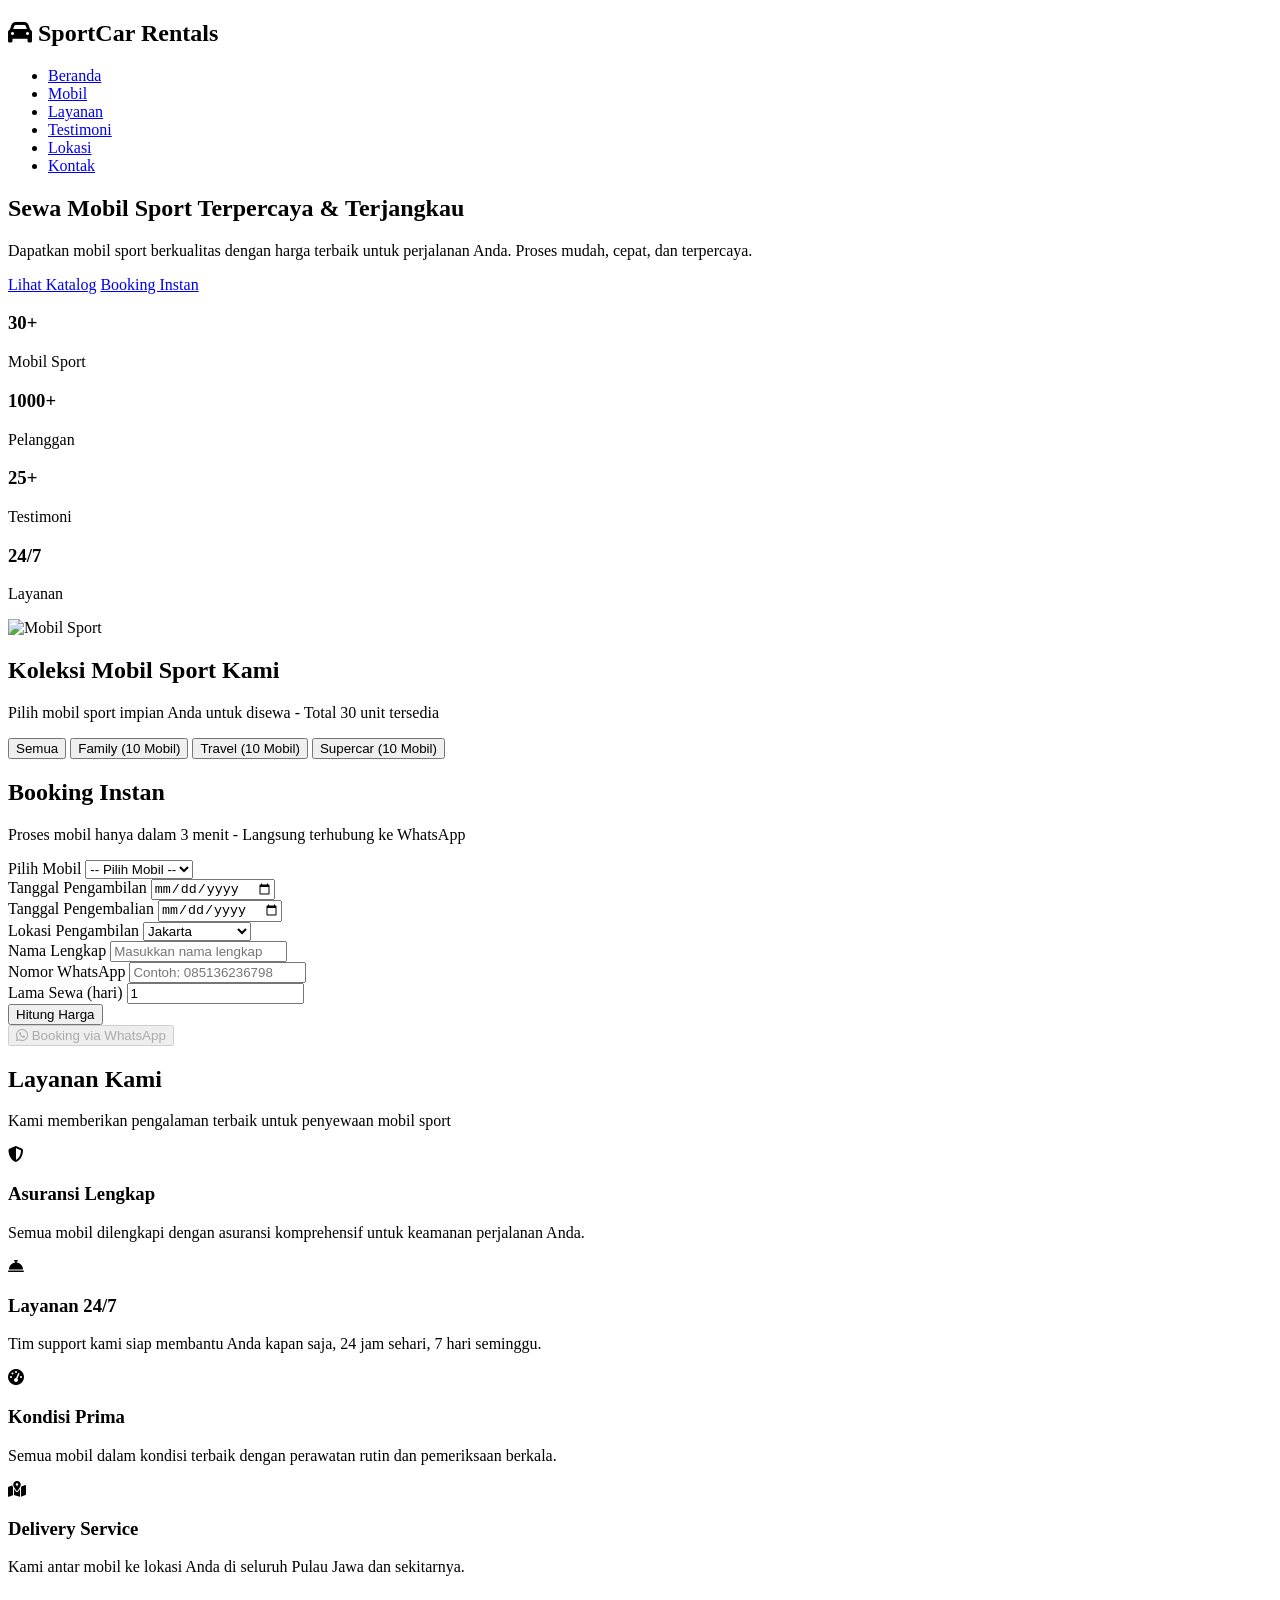
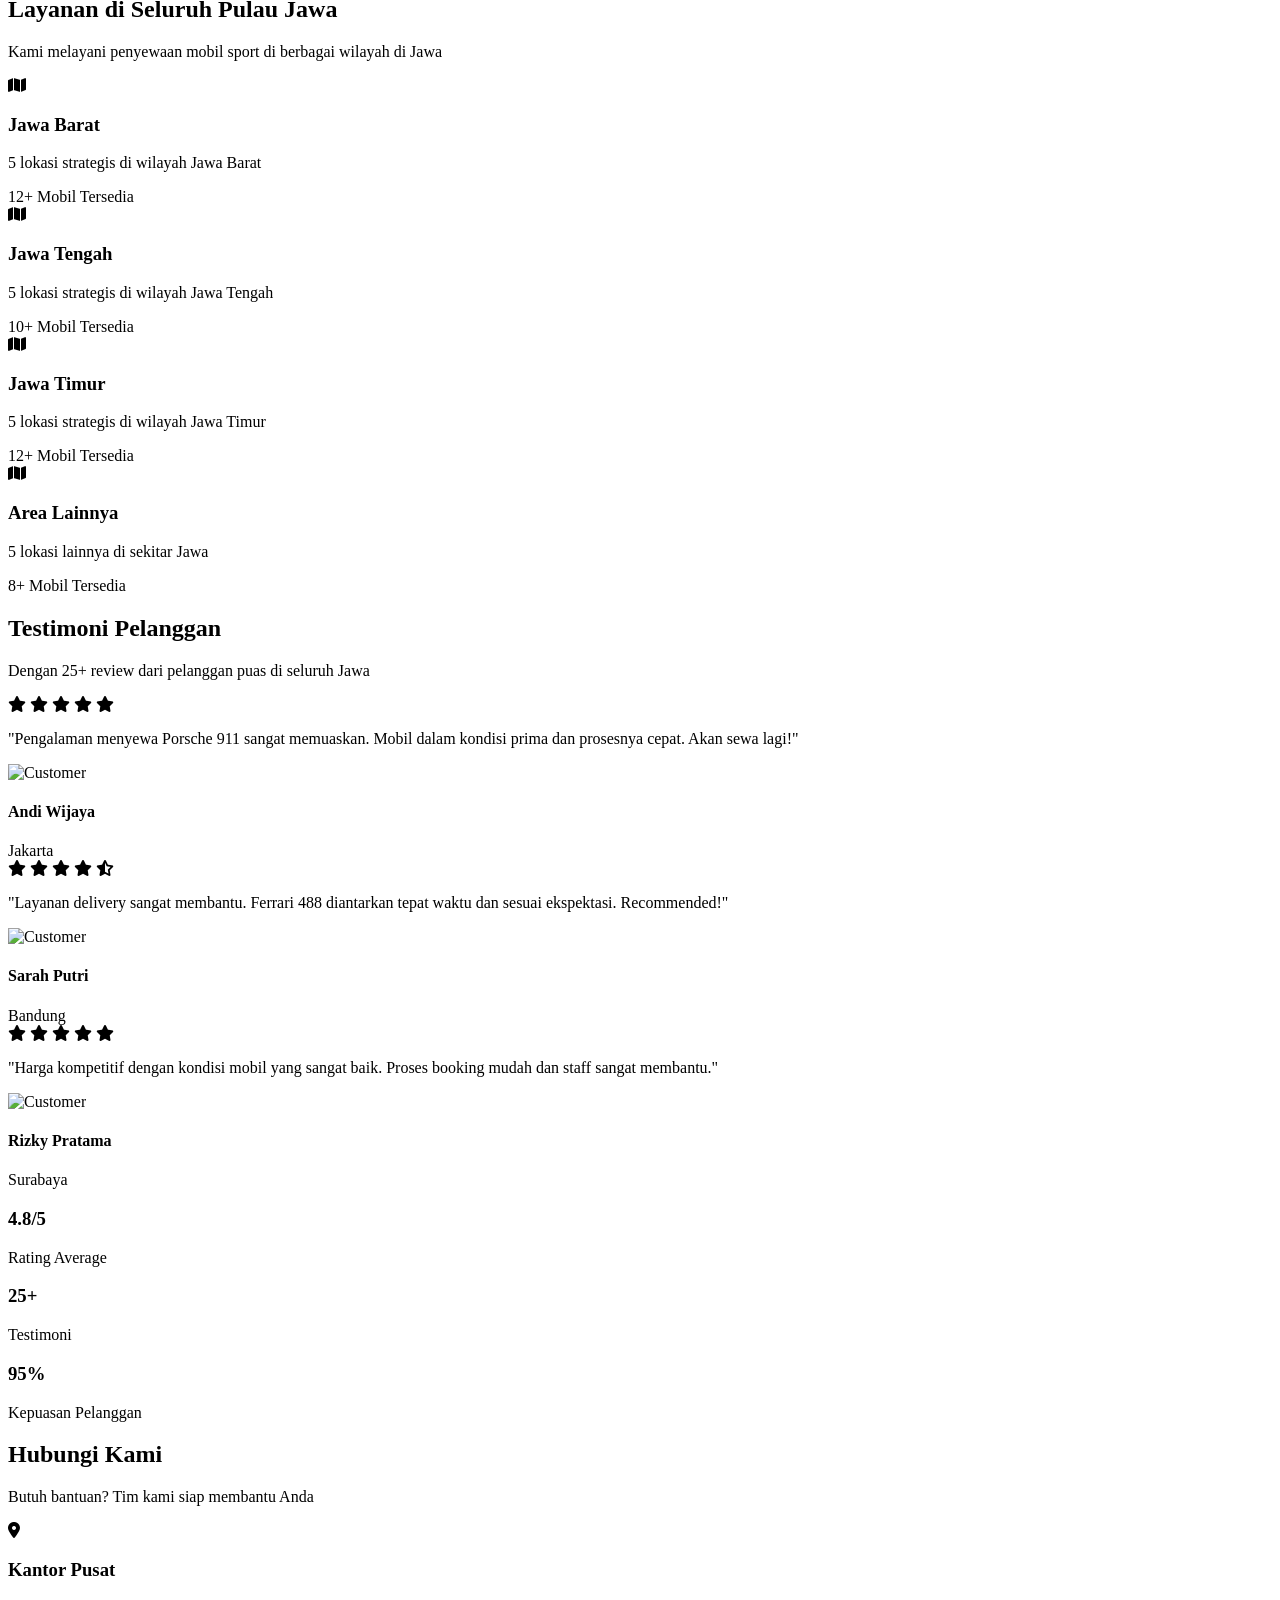
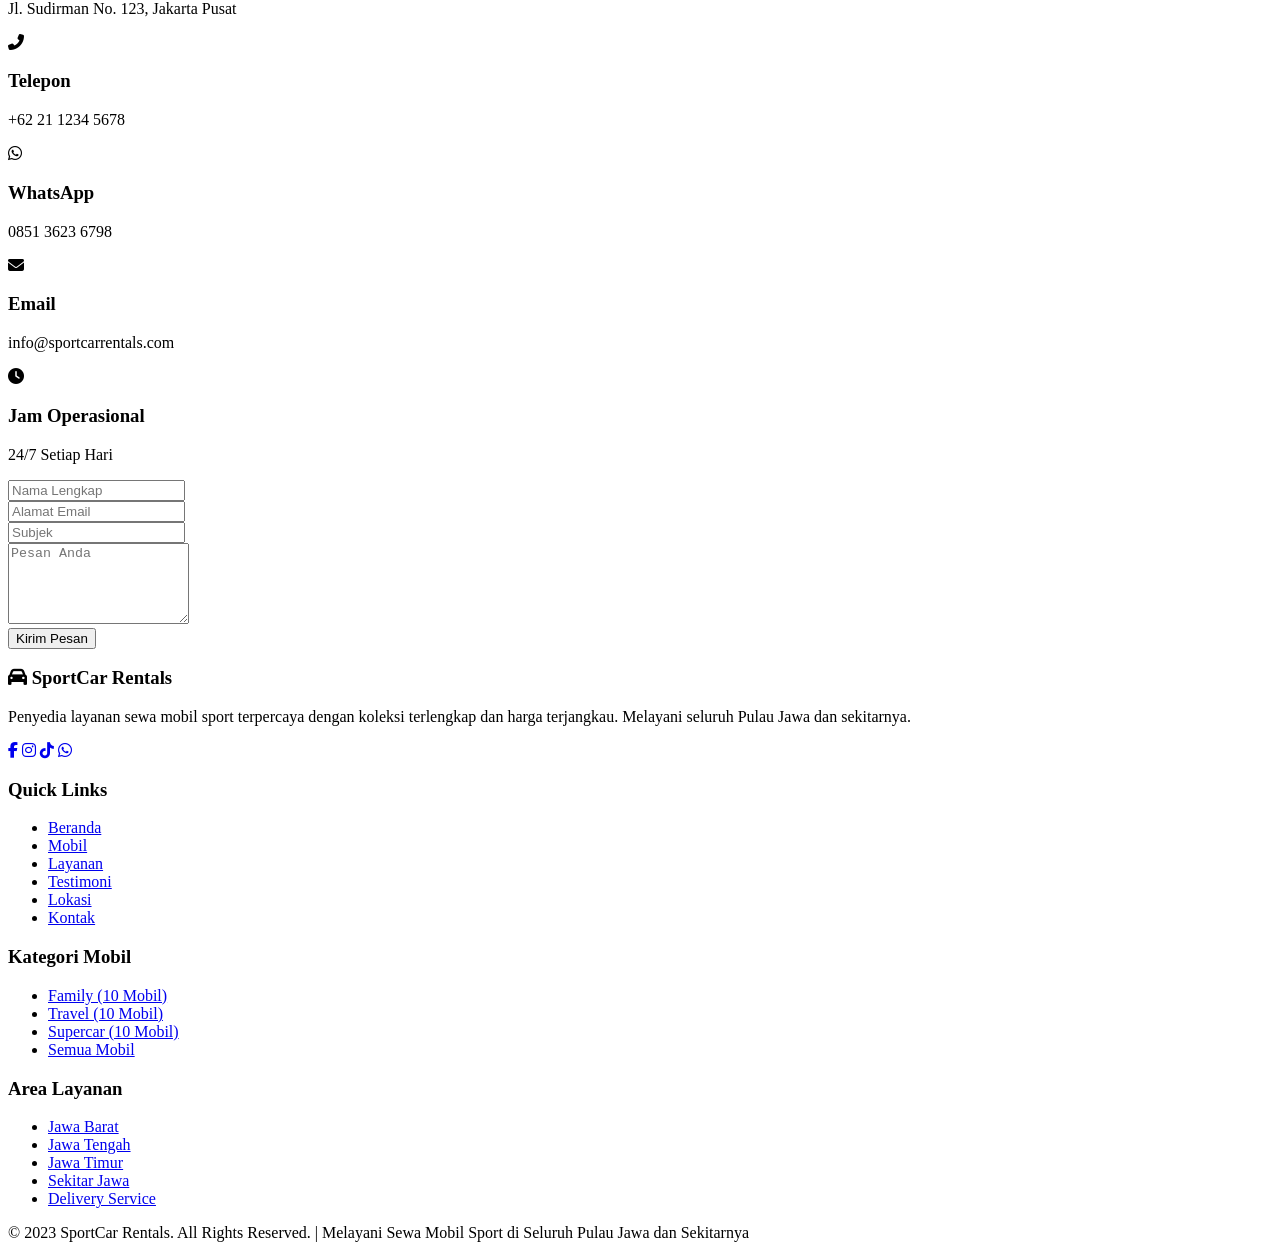
==== index.html @ 390c37ba "Create index.html" ====
<!DOCTYPE html>
<html lang="id">
<head>
    <meta charset="UTF-8">
    <meta name="viewport" content="width=device-width, initial-scale=1.0">
    <title>SportCar Rentals - Sewa Mobil Sport Terpercaya</title>
    <link rel="stylesheet" href="style.css">
    <link href="https://fonts.googleapis.com/css2?family=Poppins:wght@300;400;500;600;700&display=swap" rel="stylesheet">
    <link rel="stylesheet" href="https://cdnjs.cloudflare.com/ajax/libs/font-awesome/6.4.0/css/all.min.css">
</head>
<body>
    <!-- Header & Navigation -->
    <header>
        <nav class="navbar">
            <div class="nav-container">
                <div class="nav-logo">
                    <h2><i class="fas fa-car"></i> SportCar Rentals</h2>
                </div>
                <ul class="nav-menu">
                    <li class="nav-item"><a href="#home" class="nav-link">Beranda</a></li>
                    <li class="nav-item"><a href="#cars" class="nav-link">Mobil</a></li>
                    <li class="nav-item"><a href="#services" class="nav-link">Layanan</a></li>
                    <li class="nav-item"><a href="#testimonials" class="nav-link">Testimoni</a></li>
                    <li class="nav-item"><a href="#locations" class="nav-link">Lokasi</a></li>
                    <li class="nav-item"><a href="#contact" class="nav-link">Kontak</a></li>
                </ul>
                <div class="hamburger">
                    <span class="bar"></span>
                    <span class="bar"></span>
                    <span class="bar"></span>
                </div>
            </div>
        </nav>
    </header>

    <!-- Hero Section -->
    <section id="home" class="hero">
        <div class="hero-container">
            <div class="hero-content">
                <h1>Sewa Mobil Sport Terpercaya & Terjangkau</h1>
                <p>Dapatkan mobil sport berkualitas dengan harga terbaik untuk perjalanan Anda. Proses mudah, cepat, dan terpercaya.</p>
                <div class="hero-buttons">
                    <a href="#cars" class="btn-primary">Lihat Katalog</a>
                    <a href="#booking" class="btn-secondary">Booking Instan</a>
                </div>
                <div class="hero-stats">
                    <div class="stat">
                        <h3>30+</h3>
                        <p>Mobil Sport</p>
                    </div>
                    <div class="stat">
                        <h3>1000+</h3>
                        <p>Pelanggan</p>
                    </div>
                    <div class="stat">
                        <h3>25+</h3>
                        <p>Testimoni</p>
                    </div>
                    <div class="stat">
                        <h3>24/7</h3>
                        <p>Layanan</p>
                    </div>
                </div>
            </div>
            <div class="hero-image">
                <img src="https://images.unsplash.com/photo-1503376780353-7e6692767b70?ixlib=rb-4.0.3&ixid=M3wxMjA3fDB8MHxwaG90by1wYWdlfHx8fGVufDB8fHx8fA%3D%3D&auto=format&fit=crop&w=1470&q=80" alt="Mobil Sport">
            </div>
        </div>
    </section>

    <!-- Cars Section -->
    <section id="cars" class="cars">
        <div class="container">
            <h2 class="section-title">Koleksi Mobil Sport Kami</h2>
            <p class="section-subtitle">Pilih mobil sport impian Anda untuk disewa - Total 30 unit tersedia</p>
            
            <div class="filter-buttons">
                <button class="filter-btn active" data-filter="all">Semua</button>
                <button class="filter-btn" data-filter="family">Family (10 Mobil)</button>
                <button class="filter-btn" data-filter="travel">Travel (10 Mobil)</button>
                <button class="filter-btn" data-filter="supercar">Supercar (10 Mobil)</button>
            </div>
            
            <div class="cars-grid" id="cars-container">
                <!-- Cars will be loaded by JavaScript -->
            </div>
        </div>
    </section>

    <!-- Booking Section -->
    <section id="booking" class="booking">
        <div class="container">
            <h2 class="section-title">Booking Instan</h2>
            <p class="section-subtitle">Proses mobil hanya dalam 3 menit - Langsung terhubung ke WhatsApp</p>
            
            <div class="booking-form">
                <div class="form-group">
                    <label for="car-select">Pilih Mobil</label>
                    <select id="car-select">
                        <option value="">-- Pilih Mobil --</option>
                    </select>
                </div>
                
                <div class="form-row">
                    <div class="form-group">
                        <label for="pickup-date">Tanggal Pengambilan</label>
                        <input type="date" id="pickup-date">
                    </div>
                    
                    <div class="form-group">
                        <label for="return-date">Tanggal Pengembalian</label>
                        <input type="date" id="return-date">
                    </div>
                </div>
                
                <div class="form-row">
                    <div class="form-group">
                        <label for="pickup-location">Lokasi Pengambilan</label>
                        <select id="pickup-location">
                            <optgroup label="Jawa Barat">
                                <option value="jakarta">Jakarta</option>
                                <option value="bandung">Bandung</option>
                                <option value="bogor">Bogor</option>
                                <option value="depok">Depok</option>
                                <option value="bekasi">Bekasi</option>
                            </optgroup>
                            <optgroup label="Jawa Tengah">
                                <option value="semarang">Semarang</option>
                                <option value="solo">Solo</option>
                                <option value="yogyakarta">Yogyakarta</option>
                                <option value="magelang">Magelang</option>
                                <option value="pekalongan">Pekalongan</option>
                            </optgroup>
                            <optgroup label="Jawa Timur">
                                <option value="surabaya">Surabaya</option>
                                <option value="malang">Malang</option>
                                <option value="sidoarjo">Sidoarjo</option>
                                <option value="kediri">Kediri</option>
                                <option value="jember">Jember</option>
                            </optgroup>
                            <optgroup label="Lainnya">
                                <option value="bali">Bali</option>
                                <option value="lombok">Lombok</option>
                                <option value="medan">Medan</option>
                                <option value="palembang">Palembang</option>
                                <option value="makassar">Makassar</option>
                            </optgroup>
                        </select>
                    </div>
                    
                    <div class="form-group">
                        <label for="customer-name">Nama Lengkap</label>
                        <input type="text" id="customer-name" placeholder="Masukkan nama lengkap">
                    </div>
                </div>
                
                <div class="form-row">
                    <div class="form-group">
                        <label for="customer-phone">Nomor WhatsApp</label>
                        <input type="tel" id="customer-phone" placeholder="Contoh: 085136236798">
                    </div>
                    
                    <div class="form-group">
                        <label for="rental-days">Lama Sewa (hari)</label>
                        <input type="number" id="rental-days" min="1" value="1">
                    </div>
                </div>
                
                <button id="calculate-price" class="btn-primary">Hitung Harga</button>
                
                <div id="price-result" class="price-result">
                    <!-- Price will be displayed here -->
                </div>
                
                <button id="confirm-booking" class="btn-primary" disabled>
                    <i class="fab fa-whatsapp"></i> Booking via WhatsApp
                </button>
            </div>
        </div>
    </section>

    <!-- Services Section -->
    <section id="services" class="services">
        <div class="container">
            <h2 class="section-title">Layanan Kami</h2>
            <p class="section-subtitle">Kami memberikan pengalaman terbaik untuk penyewaan mobil sport</p>
            
            <div class="services-grid">
                <div class="service-card">
                    <div class="service-icon">
                        <i class="fas fa-shield-alt"></i>
                    </div>
                    <h3>Asuransi Lengkap</h3>
                    <p>Semua mobil dilengkapi dengan asuransi komprehensif untuk keamanan perjalanan Anda.</p>
                </div>
                
                <div class="service-card">
                    <div class="service-icon">
                        <i class="fas fa-concierge-bell"></i>
                    </div>
                    <h3>Layanan 24/7</h3>
                    <p>Tim support kami siap membantu Anda kapan saja, 24 jam sehari, 7 hari seminggu.</p>
                </div>
                
                <div class="service-card">
                    <div class="service-icon">
                        <i class="fas fa-tachometer-alt"></i>
                    </div>
                    <h3>Kondisi Prima</h3>
                    <p>Semua mobil dalam kondisi terbaik dengan perawatan rutin dan pemeriksaan berkala.</p>
                </div>
                
                <div class="service-card">
                    <div class="service-icon">
                        <i class="fas fa-map-marked-alt"></i>
                    </div>
                    <h3>Delivery Service</h3>
                    <p>Kami antar mobil ke lokasi Anda di seluruh Pulau Jawa dan sekitarnya.</p>
                </div>
            </div>
        </div>
    </section>

    <!-- Locations Section -->
    <section id="locations" class="locations">
        <div class="container">
            <h2 class="section-title">Layanan di Seluruh Pulau Jawa</h2>
            <p class="section-subtitle">Kami melayani penyewaan mobil sport di berbagai wilayah di Jawa</p>
            
            <div class="locations-grid">
                <div class="location-card">
                    <div class="location-icon">
                        <i class="fas fa-map"></i>
                    </div>
                    <h3>Jawa Barat</h3>
                    <p>5 lokasi strategis di wilayah Jawa Barat</p>
                    <span class="car-count">12+ Mobil Tersedia</span>
                </div>
                
                <div class="location-card">
                    <div class="location-icon">
                        <i class="fas fa-map"></i>
                    </div>
                    <h3>Jawa Tengah</h3>
                    <p>5 lokasi strategis di wilayah Jawa Tengah</p>
                    <span class="car-count">10+ Mobil Tersedia</span>
                </div>
                
                <div class="location-card">
                    <div class="location-icon">
                        <i class="fas fa-map"></i>
                    </div>
                    <h3>Jawa Timur</h3>
                    <p>5 lokasi strategis di wilayah Jawa Timur</p>
                    <span class="car-count">12+ Mobil Tersedia</span>
                </div>
                
                <div class="location-card">
                    <div class="location-icon">
                        <i class="fas fa-map"></i>
                    </div>
                    <h3>Area Lainnya</h3>
                    <p>5 lokasi lainnya di sekitar Jawa</p>
                    <span class="car-count">8+ Mobil Tersedia</span>
                </div>
            </div>
        </div>
    </section>

    <!-- Testimonials Section -->
    <section id="testimonials" class="testimonials">
        <div class="container">
            <h2 class="section-title">Testimoni Pelanggan</h2>
            <p class="section-subtitle">Dengan 25+ review dari pelanggan puas di seluruh Jawa</p>
            
            <div class="testimonials-slider">
                <div class="testimonial-card active">
                    <div class="testimonial-content">
                        <div class="rating">
                            <i class="fas fa-star"></i>
                            <i class="fas fa-star"></i>
                            <i class="fas fa-star"></i>
                            <i class="fas fa-star"></i>
                            <i class="fas fa-star"></i>
                        </div>
                        <p>"Pengalaman menyewa Porsche 911 sangat memuaskan. Mobil dalam kondisi prima dan prosesnya cepat. Akan sewa lagi!"</p>
                    </div>
                    <div class="testimonial-author">
                        <img src="https://randomuser.me/api/portraits/men/32.jpg" alt="Customer">
                        <div>
                            <h4>Andi Wijaya</h4>
                            <span>Jakarta</span>
                        </div>
                    </div>
                </div>
                
                <div class="testimonial-card">
                    <div class="testimonial-content">
                        <div class="rating">
                            <i class="fas fa-star"></i>
                            <i class="fas fa-star"></i>
                            <i class="fas fa-star"></i>
                            <i class="fas fa-star"></i>
                            <i class="fas fa-star-half-alt"></i>
                        </div>
                        <p>"Layanan delivery sangat membantu. Ferrari 488 diantarkan tepat waktu dan sesuai ekspektasi. Recommended!"</p>
                    </div>
                    <div class="testimonial-author">
                        <img src="https://randomuser.me/api/portraits/women/44.jpg" alt="Customer">
                        <div>
                            <h4>Sarah Putri</h4>
                            <span>Bandung</span>
                        </div>
                    </div>
                </div>
                
                <div class="testimonial-card">
                    <div class="testimonial-content">
                        <div class="rating">
                            <i class="fas fa-star"></i>
                            <i class="fas fa-star"></i>
                            <i class="fas fa-star"></i>
                            <i class="fas fa-star"></i>
                            <i class="fas fa-star"></i>
                        </div>
                        <p>"Harga kompetitif dengan kondisi mobil yang sangat baik. Proses booking mudah dan staff sangat membantu."</p>
                    </div>
                    <div class="testimonial-author">
                        <img src="https://randomuser.me/api/portraits/men/76.jpg" alt="Customer">
                        <div>
                            <h4>Rizky Pratama</h4>
                            <span>Surabaya</span>
                        </div>
                    </div>
                </div>
            </div>
            
            <div class="testimonial-dots">
                <span class="dot active" data-index="0"></span>
                <span class="dot" data-index="1"></span>
                <span class="dot" data-index="2"></span>
            </div>
            
            <div class="testimonials-stats">
                <div class="testimonial-stat">
                    <h3>4.8/5</h3>
                    <p>Rating Average</p>
                </div>
                <div class="testimonial-stat">
                    <h3>25+</h3>
                    <p>Testimoni</p>
                </div>
                <div class="testimonial-stat">
                    <h3>95%</h3>
                    <p>Kepuasan Pelanggan</p>
                </div>
            </div>
        </div>
    </section>

    <!-- Contact Section -->
    <section id="contact" class="contact">
        <div class="container">
            <h2 class="section-title">Hubungi Kami</h2>
            <p class="section-subtitle">Butuh bantuan? Tim kami siap membantu Anda</p>
            
            <div class="contact-content">
                <div class="contact-info">
                    <div class="contact-item">
                        <div class="contact-icon">
                            <i class="fas fa-map-marker-alt"></i>
                        </div>
                        <div>
                            <h3>Kantor Pusat</h3>
                            <p>Jl. Sudirman No. 123, Jakarta Pusat</p>
                        </div>
                    </div>
                    
                    <div class="contact-item">
                        <div class="contact-icon">
                            <i class="fas fa-phone-alt"></i>
                        </div>
                        <div>
                            <h3>Telepon</h3>
                            <p>+62 21 1234 5678</p>
                        </div>
                    </div>
                    
                    <div class="contact-item">
                        <div class="contact-icon">
                            <i class="fab fa-whatsapp"></i>
                        </div>
                        <div>
                            <h3>WhatsApp</h3>
                            <p>0851 3623 6798</p>
                        </div>
                    </div>
                    
                    <div class="contact-item">
                        <div class="contact-icon">
                            <i class="fas fa-envelope"></i>
                        </div>
                        <div>
                            <h3>Email</h3>
                            <p>info@sportcarrentals.com</p>
                        </div>
                    </div>
                    
                    <div class="contact-item">
                        <div class="contact-icon">
                            <i class="fas fa-clock"></i>
                        </div>
                        <div>
                            <h3>Jam Operasional</h3>
                            <p>24/7 Setiap Hari</p>
                        </div>
                    </div>
                </div>
                
                <div class="contact-form">
                    <form id="contactForm">
                        <div class="form-group">
                            <input type="text" id="name" placeholder="Nama Lengkap" required>
                        </div>
                        
                        <div class="form-group">
                            <input type="email" id="email" placeholder="Alamat Email" required>
                        </div>
                        
                        <div class="form-group">
                            <input type="text" id="subject" placeholder="Subjek" required>
                        </div>
                        
                        <div class="form-group">
                            <textarea id="message" rows="5" placeholder="Pesan Anda" required></textarea>
                        </div>
                        
                        <button type="submit" class="btn-primary">Kirim Pesan</button>
                    </form>
                </div>
            </div>
        </div>
    </section>

    <!-- Footer -->
    <footer>
        <div class="container">
            <div class="footer-content">
                <div class="footer-section">
                    <h3><i class="fas fa-car"></i> SportCar Rentals</h3>
                    <p>Penyedia layanan sewa mobil sport terpercaya dengan koleksi terlengkap dan harga terjangkau. Melayani seluruh Pulau Jawa dan sekitarnya.</p>
                    <div class="social-links">
                        <a href="#"><i class="fab fa-facebook-f"></i></a>
                        <a href="#"><i class="fab fa-instagram"></i></a>
                        <a href="#"><i class="fab fa-tiktok"></i></a>
                        <a href="#"><i class="fab fa-whatsapp"></i></a>
                    </div>
                </div>
                
                <div class="footer-section">
                    <h3>Quick Links</h3>
                    <ul>
                        <li><a href="#home">Beranda</a></li>
                        <li><a href="#cars">Mobil</a></li>
                        <li><a href="#services">Layanan</a></li>
                        <li><a href="#testimonials">Testimoni</a></li>
                        <li><a href="#locations">Lokasi</a></li>
                        <li><a href="#contact">Kontak</a></li>
                    </ul>
                </div>
                
                <div class="footer-section">
                    <h3>Kategori Mobil</h3>
                    <ul>
                        <li><a href="#" data-filter="family">Family (10 Mobil)</a></li>
                        <li><a href="#" data-filter="travel">Travel (10 Mobil)</a></li>
                        <li><a href="#" data-filter="supercar">Supercar (10 Mobil)</a></li>
                        <li><a href="#" data-filter="all">Semua Mobil</a></li>
                    </ul>
                </div>
                
                <div class="footer-section">
                    <h3>Area Layanan</h3>
                    <ul>
                        <li><a href="#">Jawa Barat</a></li>
                        <li><a href="#">Jawa Tengah</a></li>
                        <li><a href="#">Jawa Timur</a></li>
                        <li><a href="#">Sekitar Jawa</a></li>
                        <li><a href="#">Delivery Service</a></li>
                    </ul>
                </div>
            </div>
            
            <div class="footer-bottom">
                <p>&copy; 2023 SportCar Rentals. All Rights Reserved. | Melayani Sewa Mobil Sport di Seluruh Pulau Jawa dan Sekitarnya</p>
            </div>
        </div>
    </footer>

    <script src="script.js"></script>
</body>
  </html>
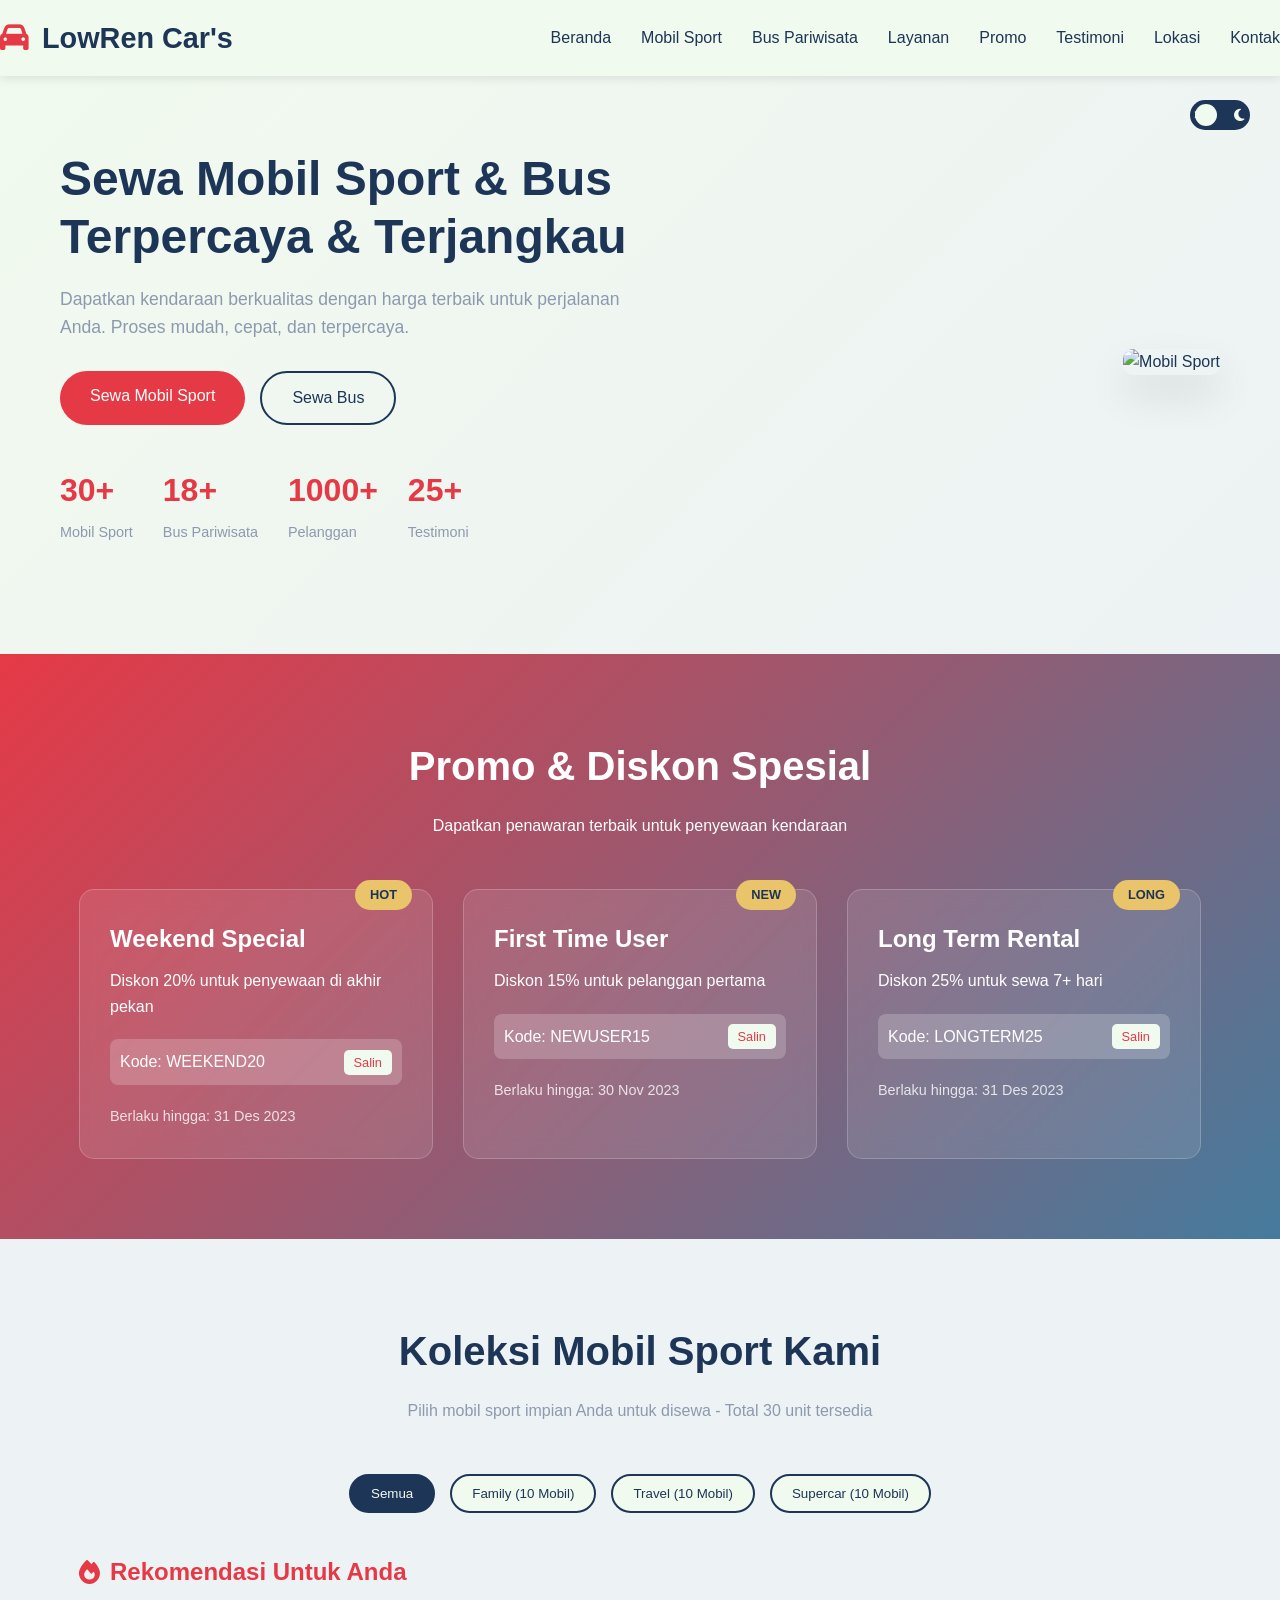
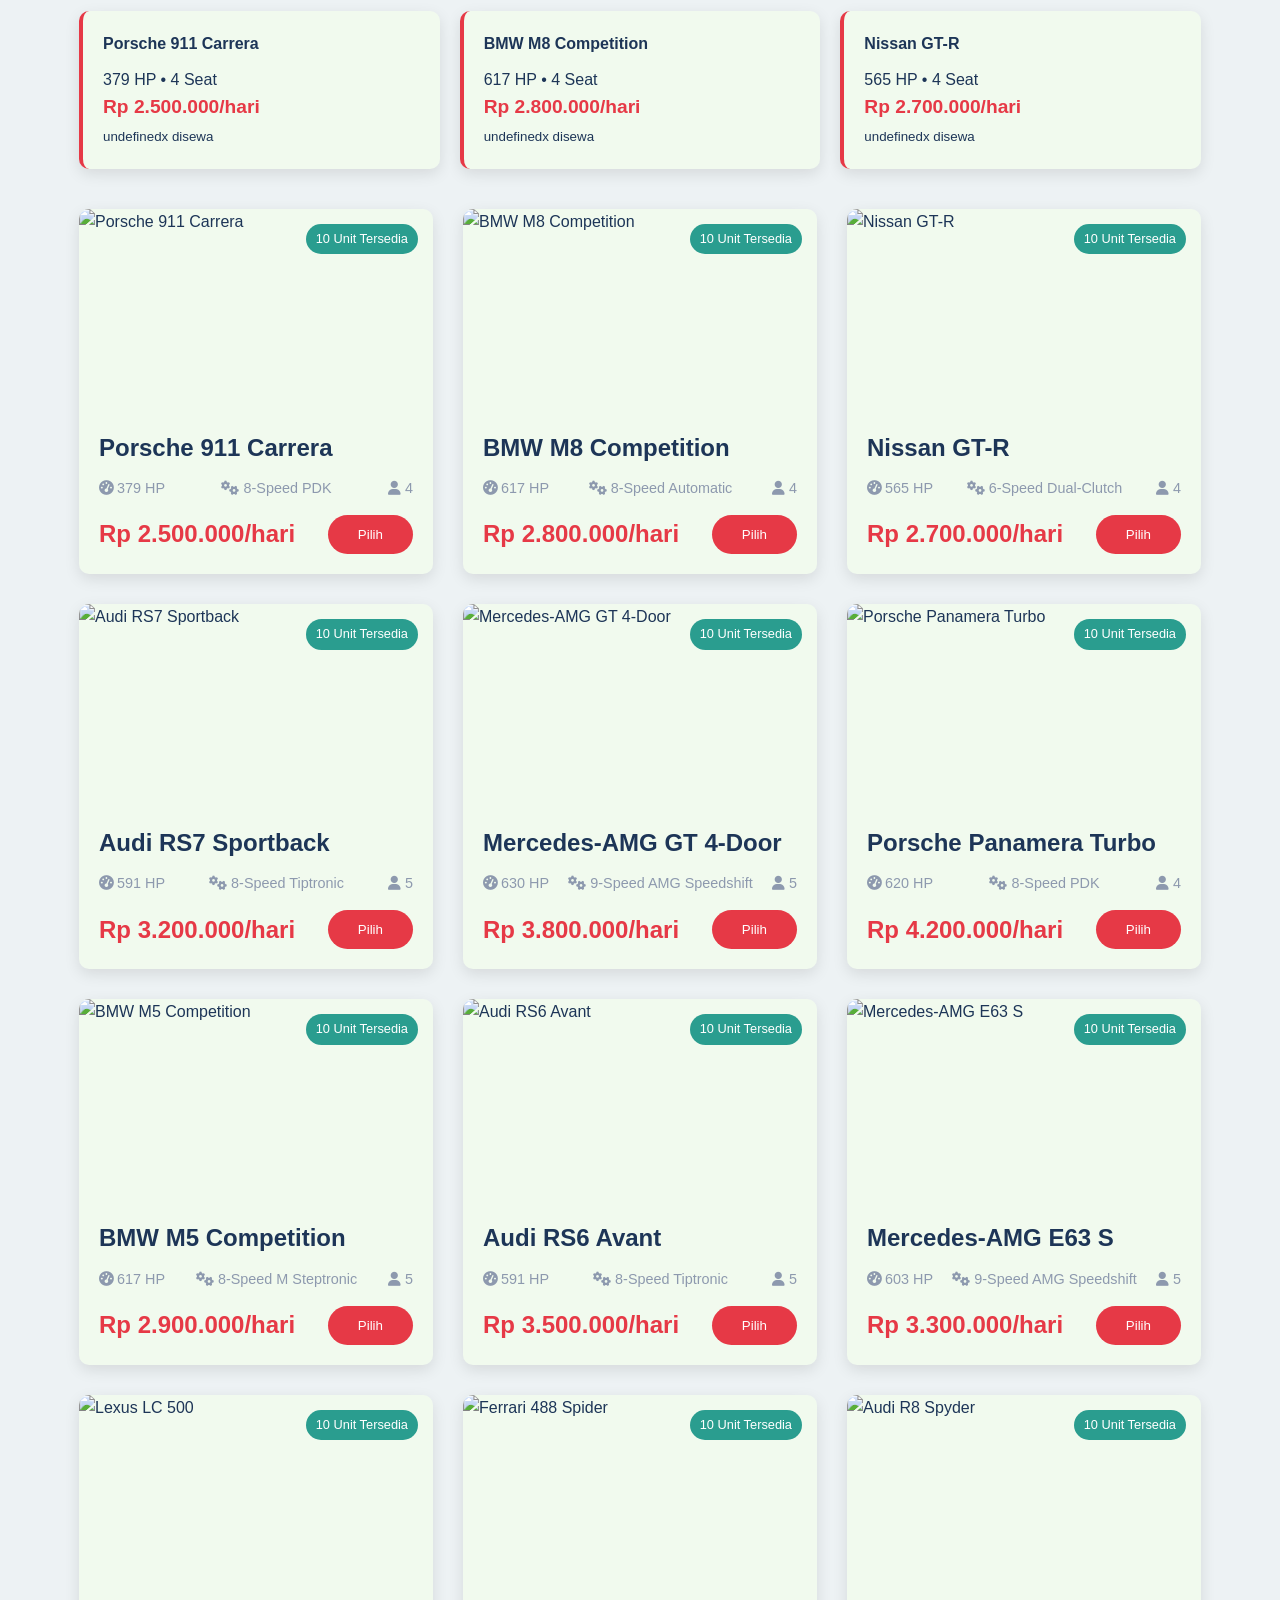
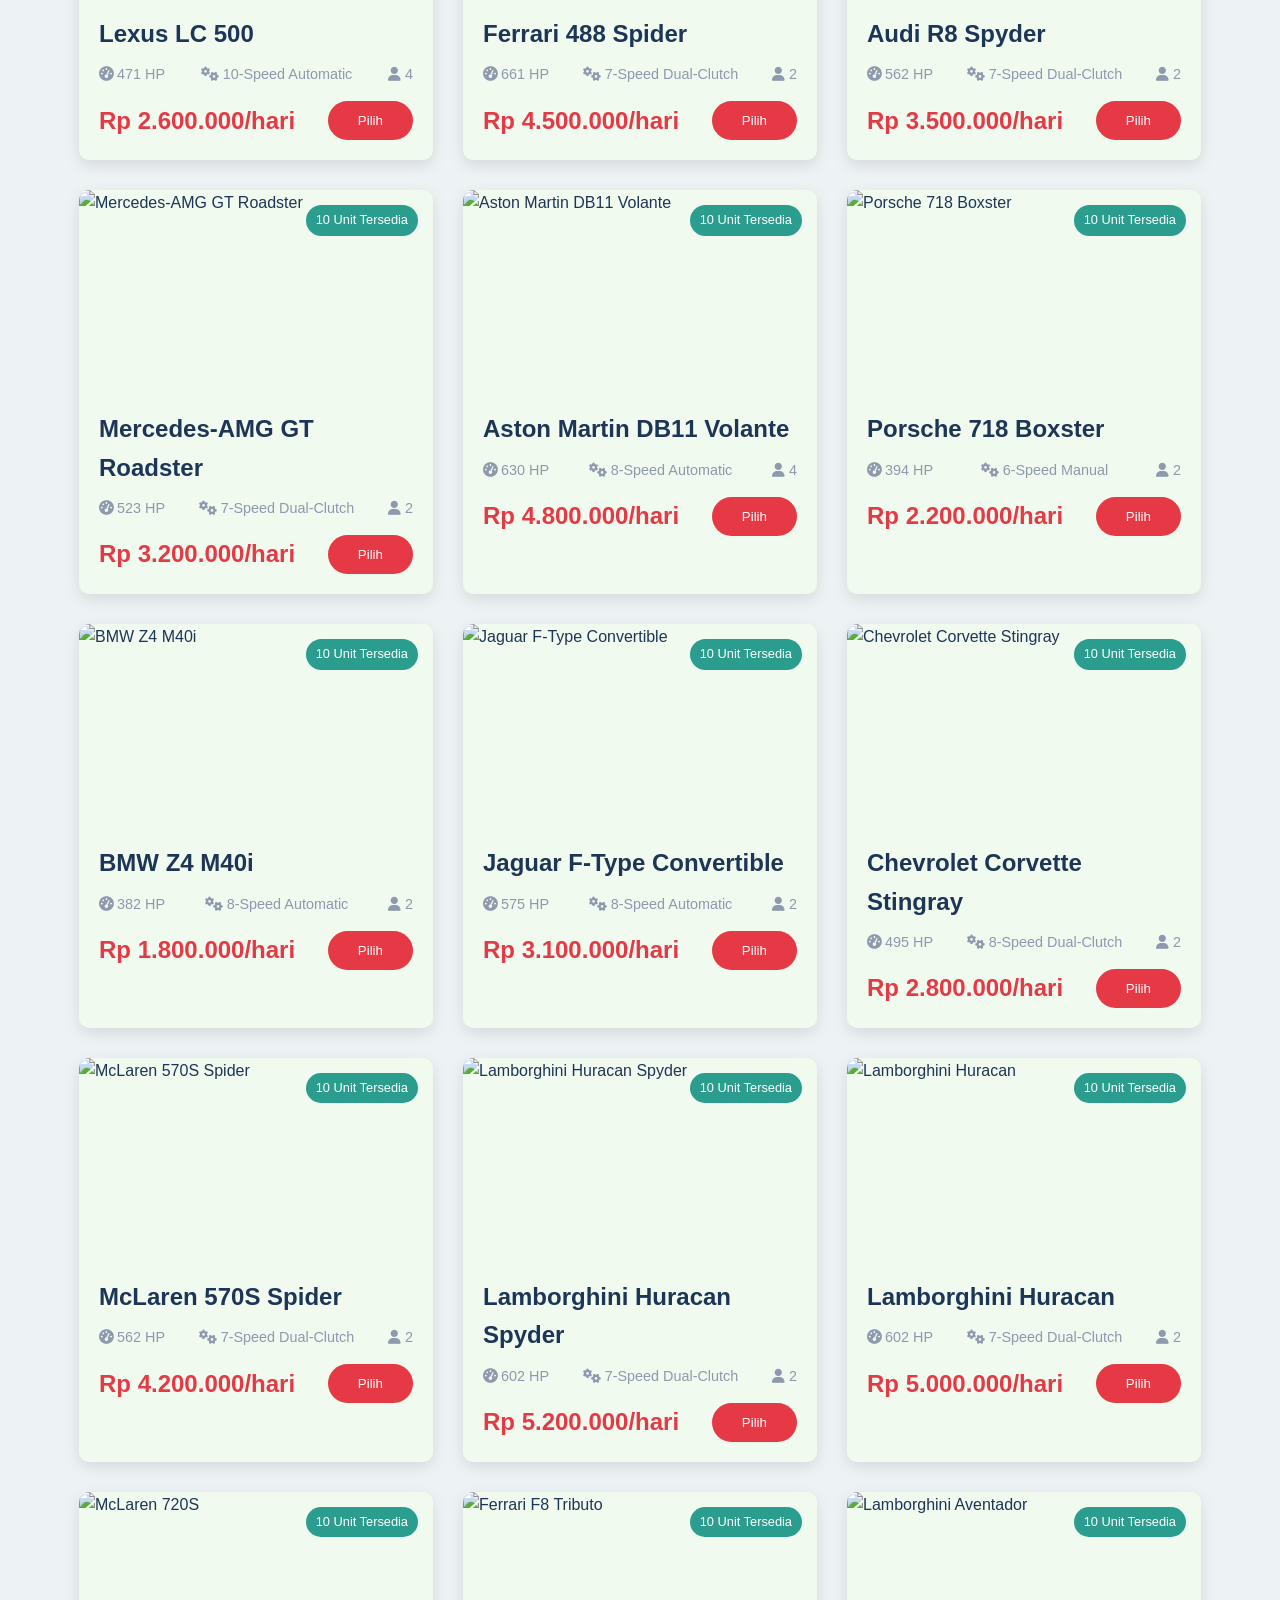
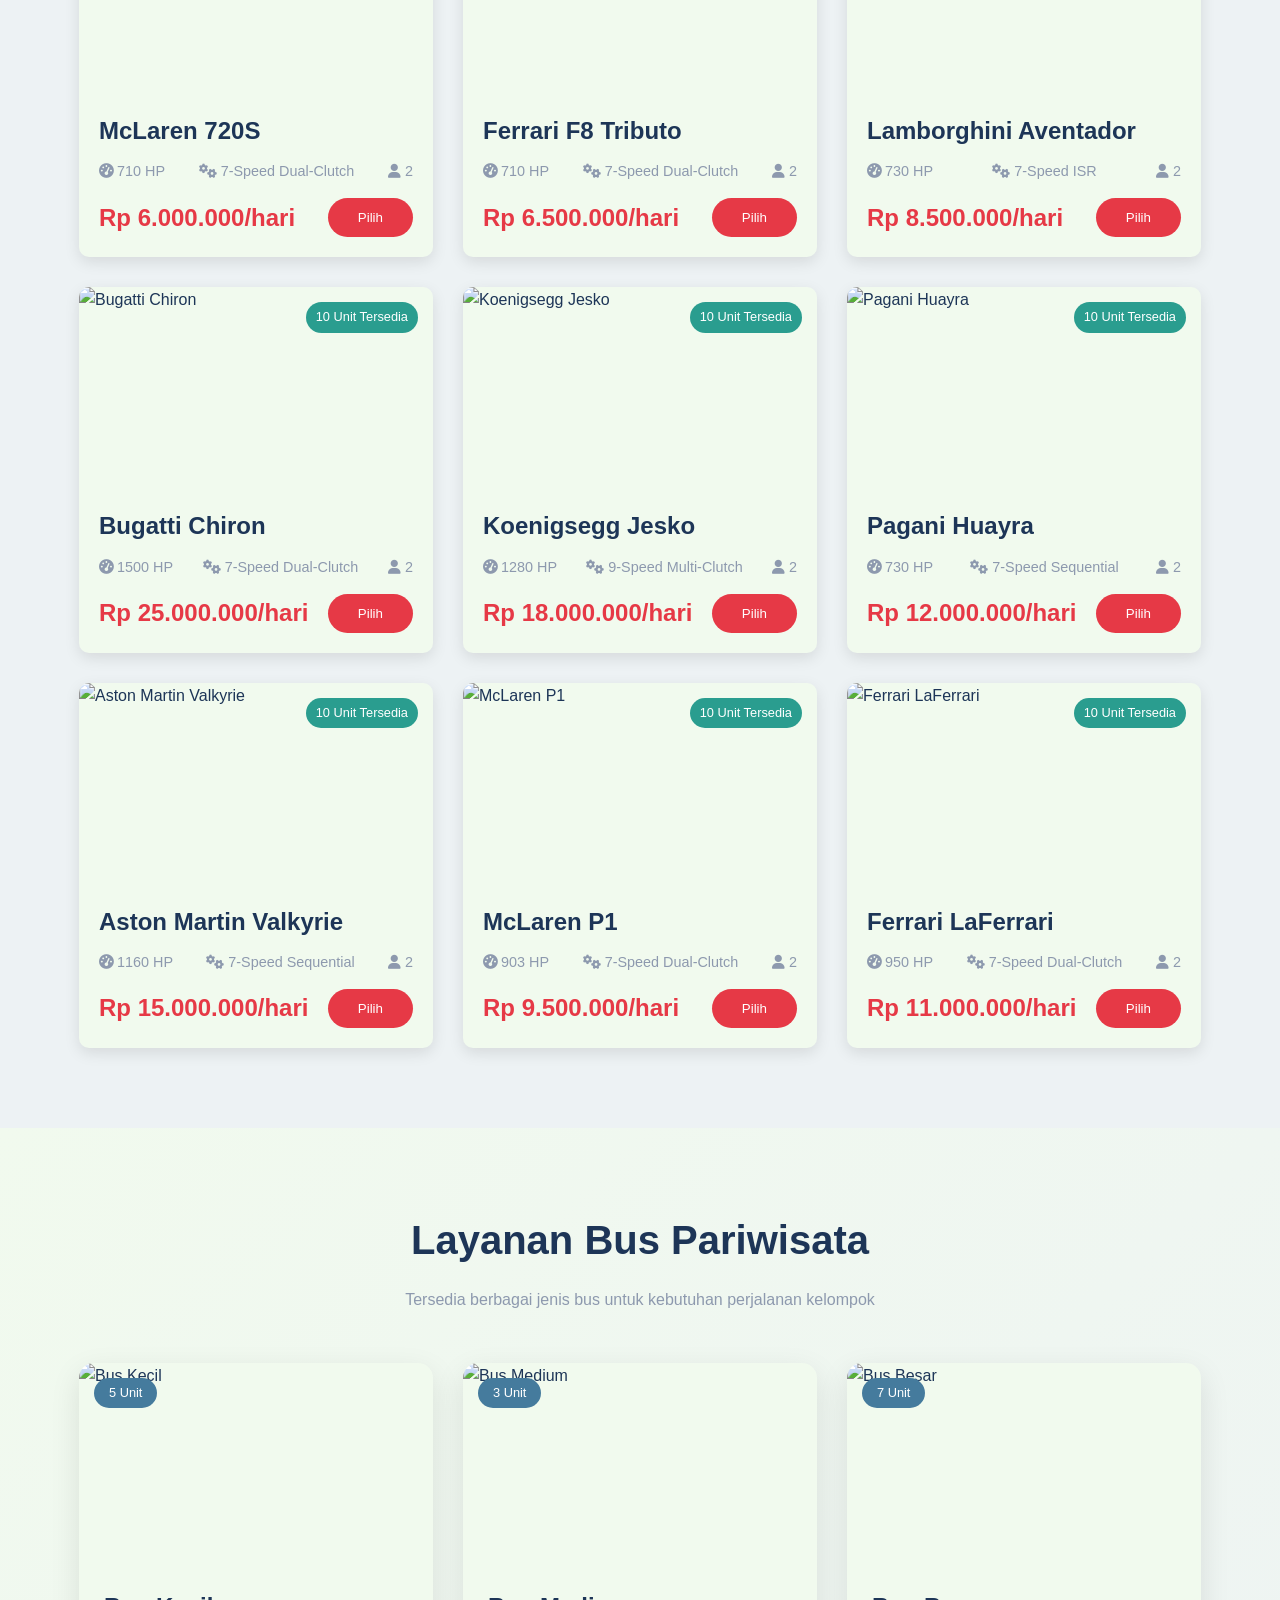
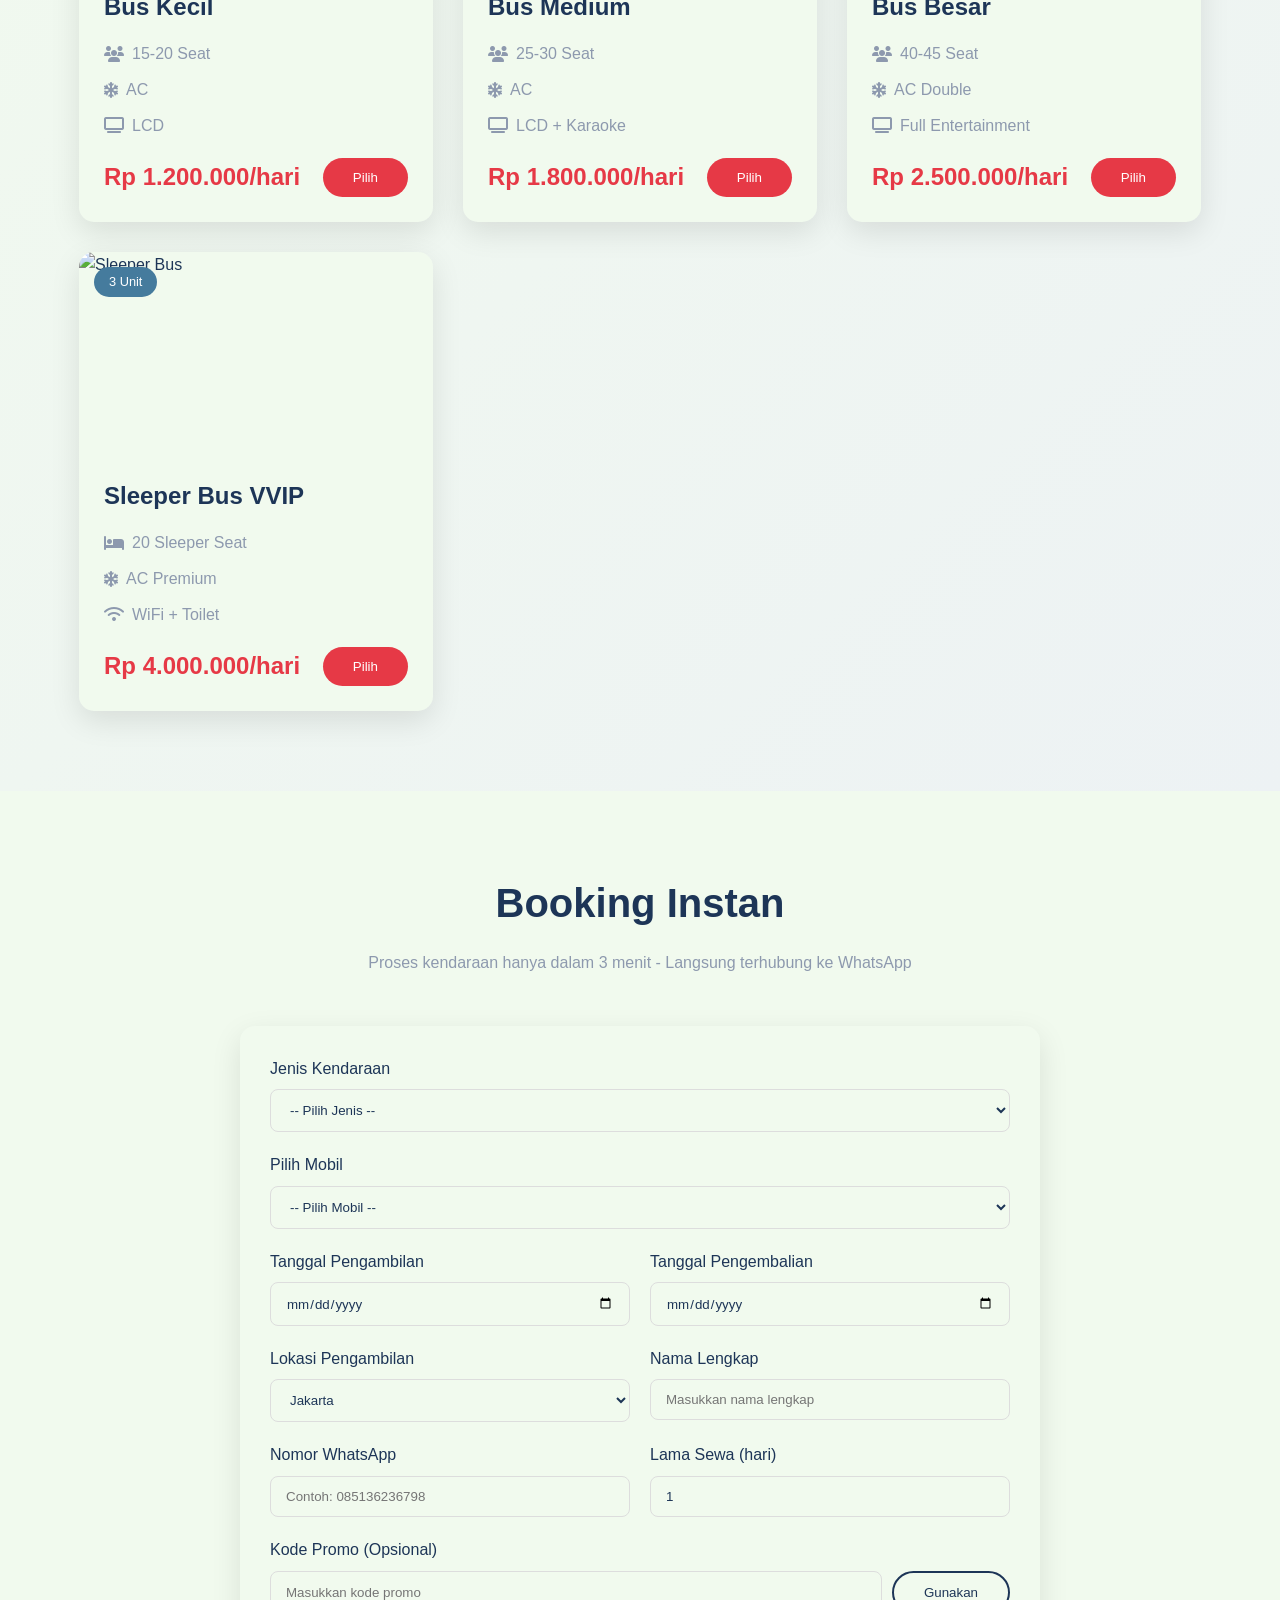
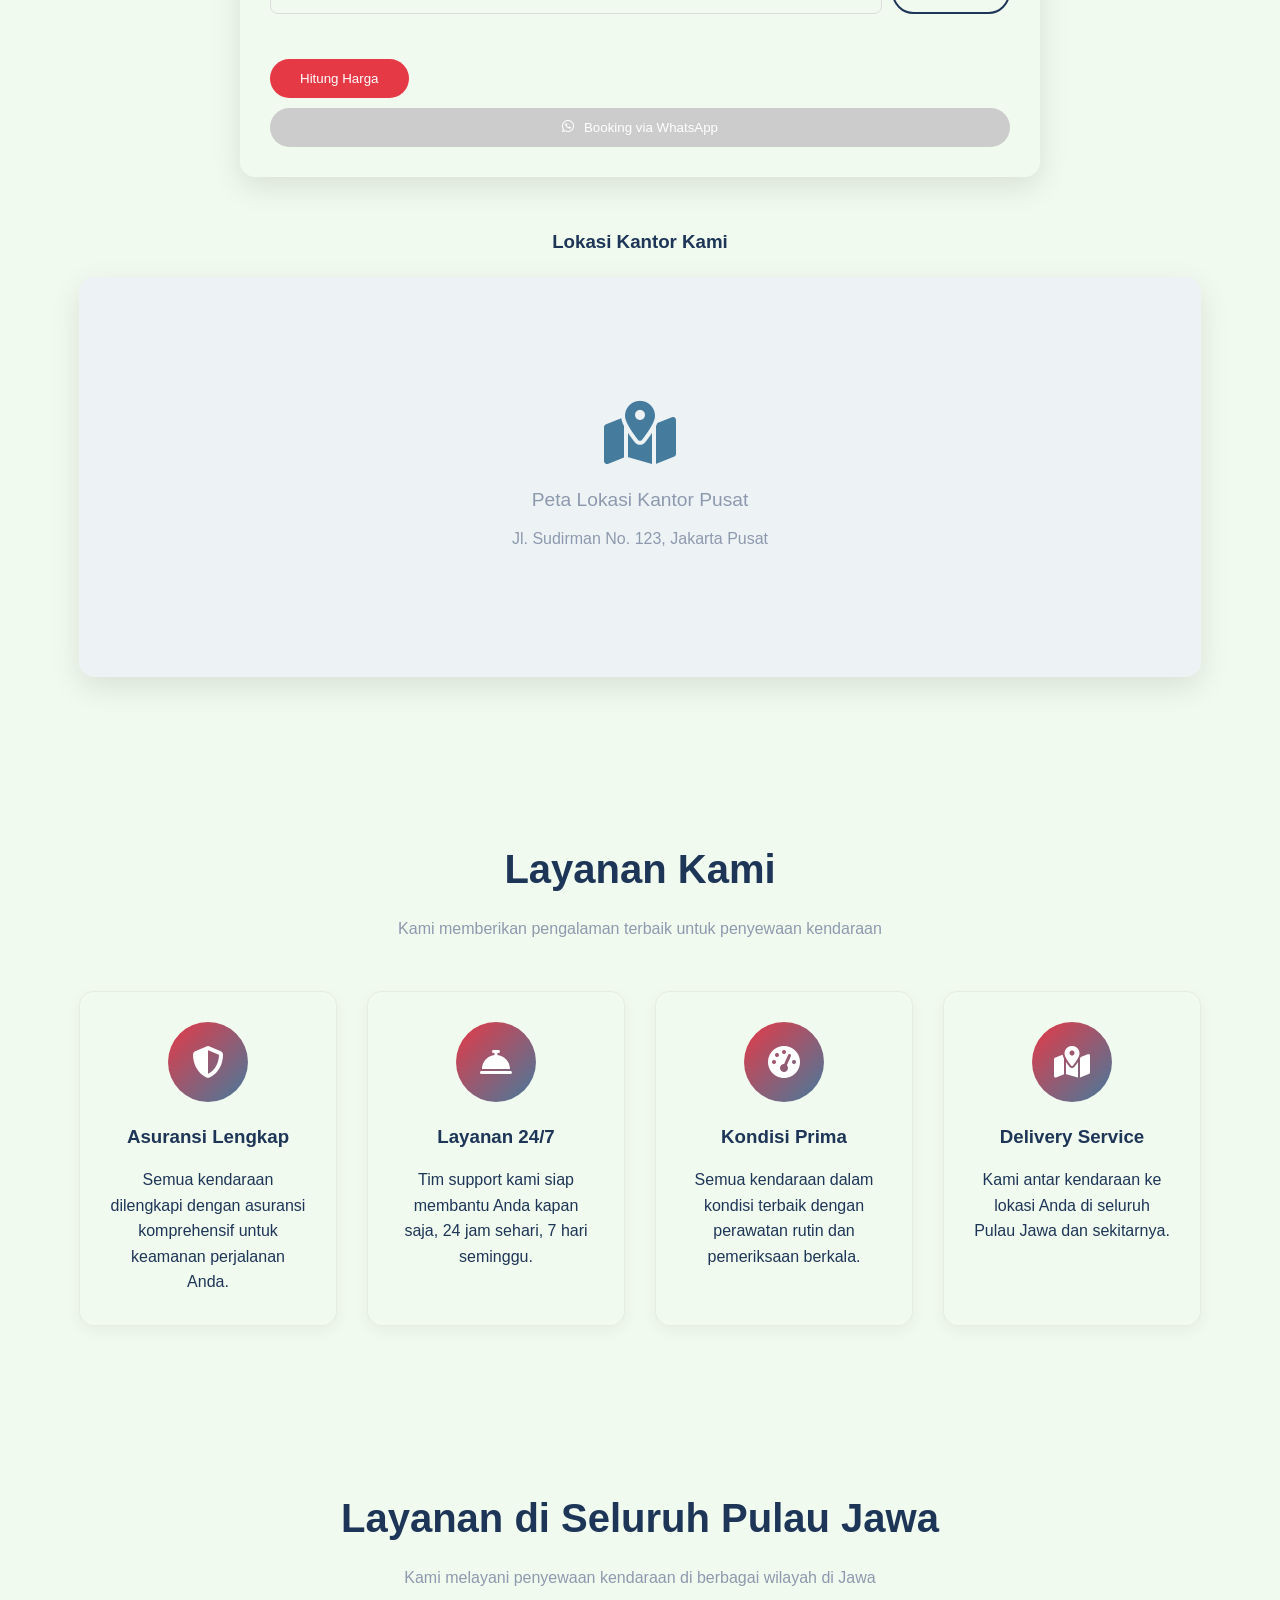
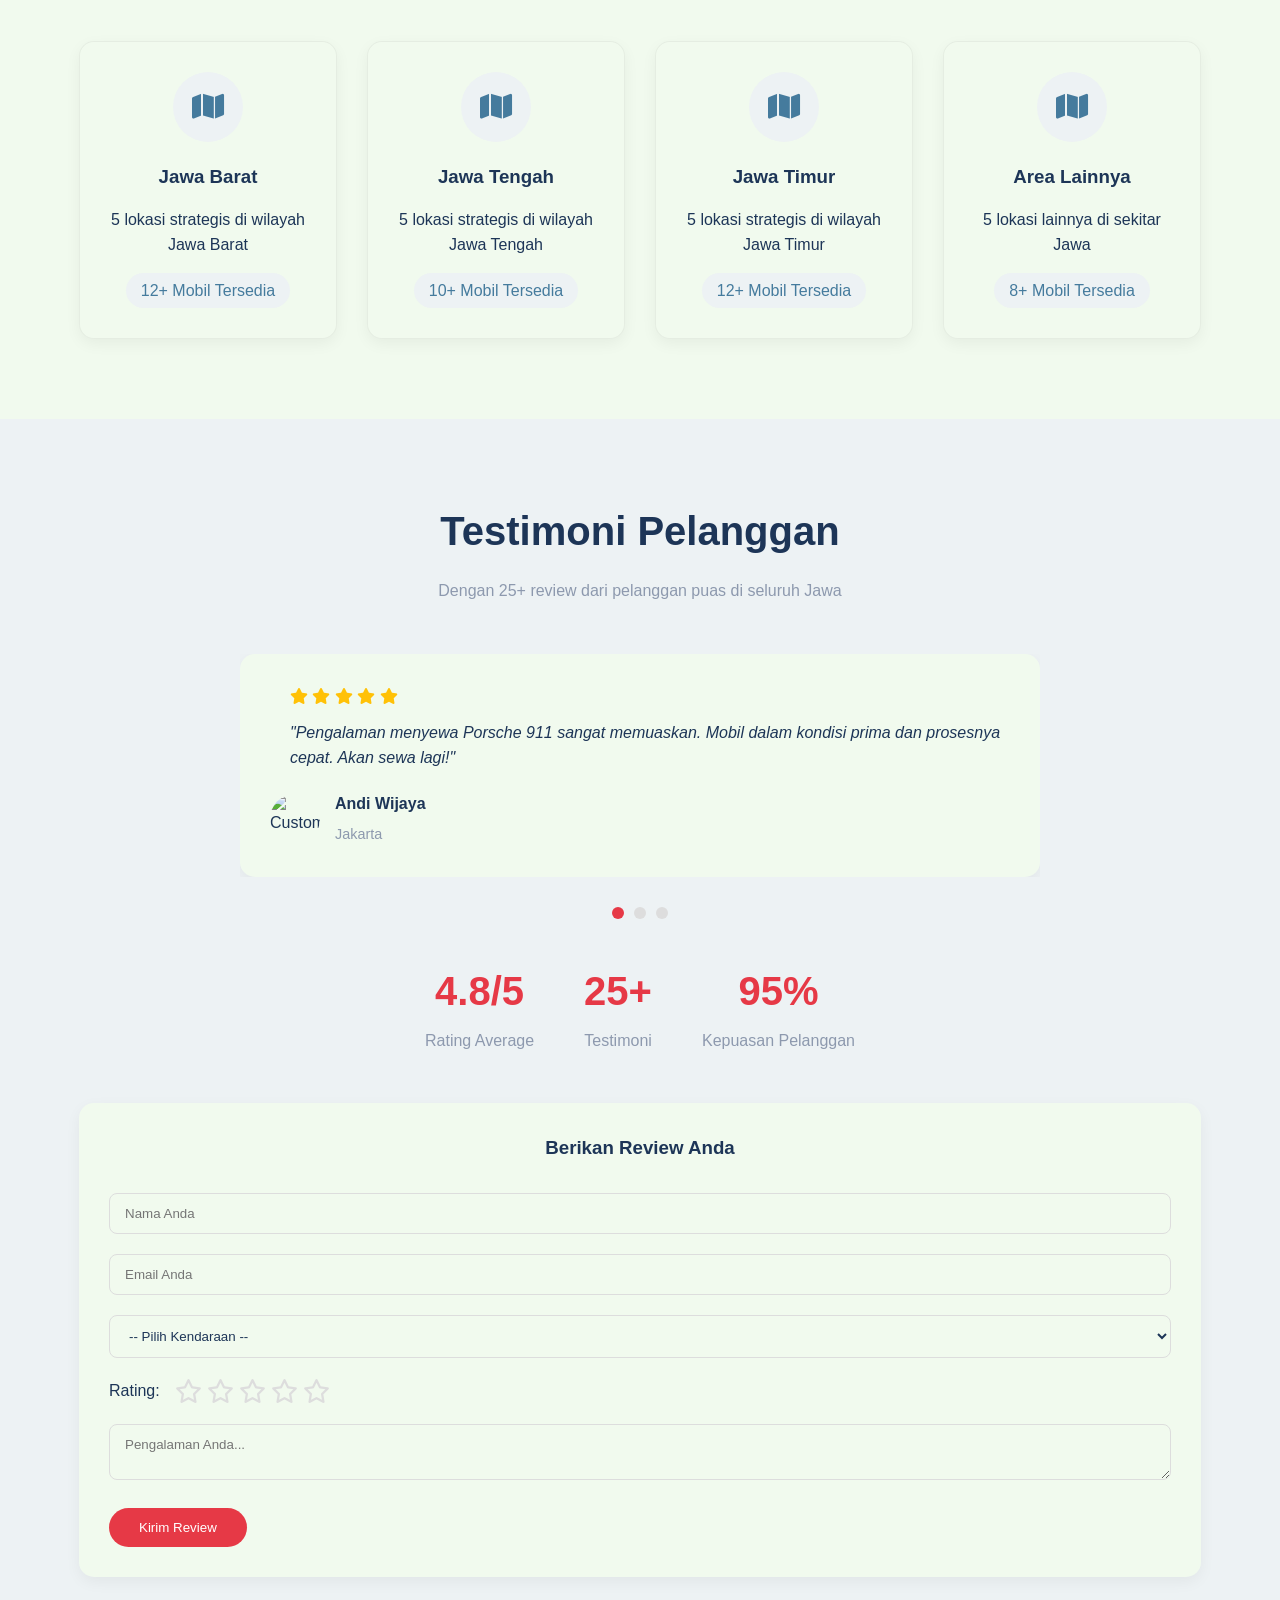
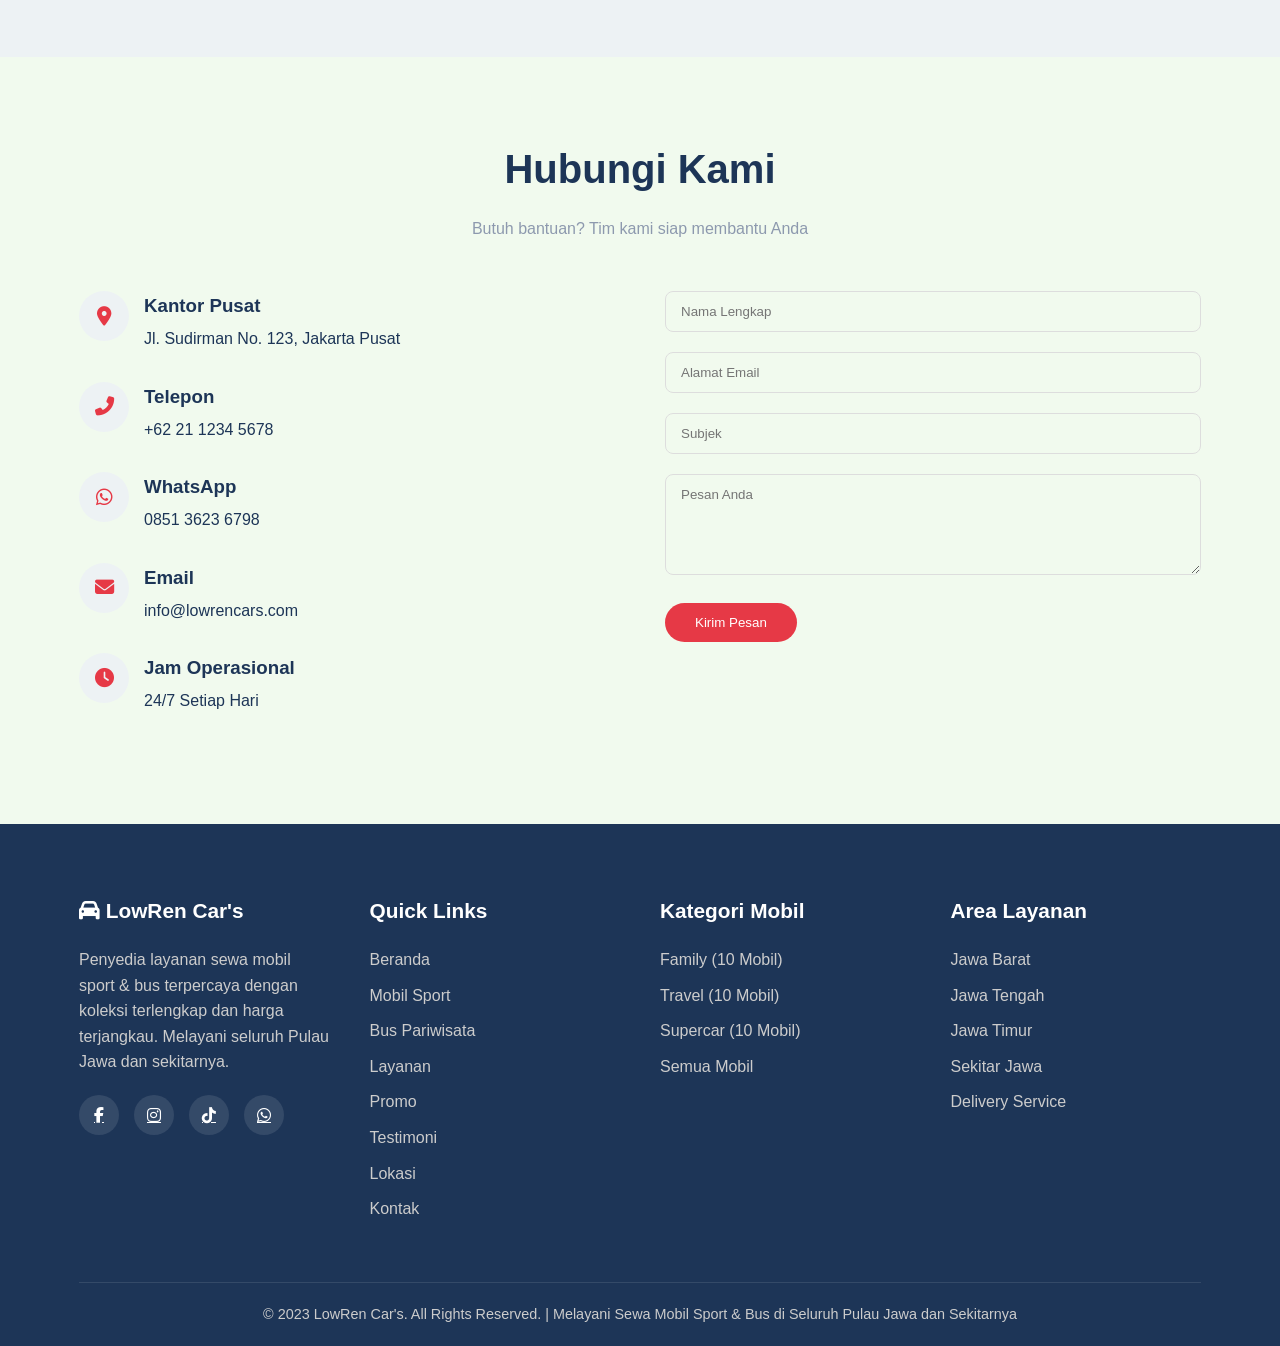
==== commit 8d903d1b: "Add files via upload" ====
--- a/index.html
+++ b/index.html
@@ -3,23 +3,41 @@
 <head>
     <meta charset="UTF-8">
     <meta name="viewport" content="width=device-width, initial-scale=1.0">
-    <title>SportCar Rentals - Sewa Mobil Sport Terpercaya</title>
+    <title>LowRen Car's - Sewa Mobil Sport & Bus Terpercaya</title>
     <link rel="stylesheet" href="style.css">
     <link href="https://fonts.googleapis.com/css2?family=Poppins:wght@300;400;500;600;700&display=swap" rel="stylesheet">
     <link rel="stylesheet" href="https://cdnjs.cloudflare.com/ajax/libs/font-awesome/6.4.0/css/all.min.css">
+    <link href="https://unpkg.com/aos@2.3.1/dist/aos.css" rel="stylesheet">
 </head>
-<body>
+<body class="light-mode">
+    <!-- Scroll to Top Button -->
+    <button id="scrollToTop" class="scroll-top">
+        <i class="fas fa-chevron-up"></i>
+    </button>
+
+    <!-- Dark/Light Mode Toggle -->
+    <div class="theme-toggle">
+        <input type="checkbox" id="theme-switch" class="theme-switch">
+        <label for="theme-switch" class="theme-label">
+            <i class="fas fa-sun"></i>
+            <i class="fas fa-moon"></i>
+            <span class="theme-ball"></span>
+        </label>
+    </div>
+
     <!-- Header & Navigation -->
     <header>
         <nav class="navbar">
             <div class="nav-container">
                 <div class="nav-logo">
-                    <h2><i class="fas fa-car"></i> SportCar Rentals</h2>
+                    <h2><i class="fas fa-car"></i> LowRen Car's</h2>
                 </div>
                 <ul class="nav-menu">
                     <li class="nav-item"><a href="#home" class="nav-link">Beranda</a></li>
-                    <li class="nav-item"><a href="#cars" class="nav-link">Mobil</a></li>
+                    <li class="nav-item"><a href="#cars" class="nav-link">Mobil Sport</a></li>
+                    <li class="nav-item"><a href="#buses" class="nav-link">Bus Pariwisata</a></li>
                     <li class="nav-item"><a href="#services" class="nav-link">Layanan</a></li>
+                    <li class="nav-item"><a href="#promo" class="nav-link">Promo</a></li>
                     <li class="nav-item"><a href="#testimonials" class="nav-link">Testimoni</a></li>
                     <li class="nav-item"><a href="#locations" class="nav-link">Lokasi</a></li>
                     <li class="nav-item"><a href="#contact" class="nav-link">Kontak</a></li>
@@ -36,12 +54,12 @@
     <!-- Hero Section -->
     <section id="home" class="hero">
         <div class="hero-container">
-            <div class="hero-content">
-                <h1>Sewa Mobil Sport Terpercaya & Terjangkau</h1>
-                <p>Dapatkan mobil sport berkualitas dengan harga terbaik untuk perjalanan Anda. Proses mudah, cepat, dan terpercaya.</p>
+            <div class="hero-content" data-aos="fade-right">
+                <h1>Sewa Mobil Sport & Bus Terpercaya & Terjangkau</h1>
+                <p>Dapatkan kendaraan berkualitas dengan harga terbaik untuk perjalanan Anda. Proses mudah, cepat, dan terpercaya.</p>
                 <div class="hero-buttons">
-                    <a href="#cars" class="btn-primary">Lihat Katalog</a>
-                    <a href="#booking" class="btn-secondary">Booking Instan</a>
+                    <a href="#cars" class="btn-primary">Sewa Mobil Sport</a>
+                    <a href="#buses" class="btn-secondary">Sewa Bus</a>
                 </div>
                 <div class="hero-stats">
                     <div class="stat">
@@ -49,6 +67,10 @@
                         <p>Mobil Sport</p>
                     </div>
                     <div class="stat">
+                        <h3>18+</h3>
+                        <p>Bus Pariwisata</p>
+                    </div>
+                    <div class="stat">
                         <h3>1000+</h3>
                         <p>Pelanggan</p>
                     </div>
@@ -56,14 +78,59 @@
                         <h3>25+</h3>
                         <p>Testimoni</p>
                     </div>
-                    <div class="stat">
-                        <h3>24/7</h3>
-                        <p>Layanan</p>
-                    </div>
-                </div>
-            </div>
-            <div class="hero-image">
+                </div>
+            </div>
+            <div class="hero-image" data-aos="fade-left">
                 <img src="https://images.unsplash.com/photo-1503376780353-7e6692767b70?ixlib=rb-4.0.3&ixid=M3wxMjA3fDB8MHxwaG90by1wYWdlfHx8fGVufDB8fHx8fA%3D%3D&auto=format&fit=crop&w=1470&q=80" alt="Mobil Sport">
+            </div>
+        </div>
+    </section>
+
+    <!-- Promo & Diskon Section -->
+    <section id="promo" class="promo">
+        <div class="container">
+            <h2 class="section-title" data-aos="fade-up">Promo & Diskon Spesial</h2>
+            <p class="section-subtitle" data-aos="fade-up">Dapatkan penawaran terbaik untuk penyewaan kendaraan</p>
+            
+            <div class="promo-grid">
+                <div class="promo-card" data-aos="zoom-in" data-aos-delay="100">
+                    <div class="promo-badge">HOT</div>
+                    <div class="promo-content">
+                        <h3>Weekend Special</h3>
+                        <p>Diskon 20% untuk penyewaan di akhir pekan</p>
+                        <div class="promo-code">
+                            <span>Kode: WEEKEND20</span>
+                            <button class="btn-copy" data-code="WEEKEND20">Salin</button>
+                        </div>
+                        <div class="promo-valid">Berlaku hingga: 31 Des 2023</div>
+                    </div>
+                </div>
+                
+                <div class="promo-card" data-aos="zoom-in" data-aos-delay="200">
+                    <div class="promo-badge">NEW</div>
+                    <div class="promo-content">
+                        <h3>First Time User</h3>
+                        <p>Diskon 15% untuk pelanggan pertama</p>
+                        <div class="promo-code">
+                            <span>Kode: NEWUSER15</span>
+                            <button class="btn-copy" data-code="NEWUSER15">Salin</button>
+                        </div>
+                        <div class="promo-valid">Berlaku hingga: 30 Nov 2023</div>
+                    </div>
+                </div>
+                
+                <div class="promo-card" data-aos="zoom-in" data-aos-delay="300">
+                    <div class="promo-badge">LONG</div>
+                    <div class="promo-content">
+                        <h3>Long Term Rental</h3>
+                        <p>Diskon 25% untuk sewa 7+ hari</p>
+                        <div class="promo-code">
+                            <span>Kode: LONGTERM25</span>
+                            <button class="btn-copy" data-code="LONGTERM25">Salin</button>
+                        </div>
+                        <div class="promo-valid">Berlaku hingga: 31 Des 2023</div>
+                    </div>
+                </div>
             </div>
         </div>
     </section>
@@ -71,18 +138,115 @@
     <!-- Cars Section -->
     <section id="cars" class="cars">
         <div class="container">
-            <h2 class="section-title">Koleksi Mobil Sport Kami</h2>
-            <p class="section-subtitle">Pilih mobil sport impian Anda untuk disewa - Total 30 unit tersedia</p>
-            
-            <div class="filter-buttons">
+            <h2 class="section-title" data-aos="fade-up">Koleksi Mobil Sport Kami</h2>
+            <p class="section-subtitle" data-aos="fade-up">Pilih mobil sport impian Anda untuk disewa - Total 30 unit tersedia</p>
+            
+            <div class="filter-buttons" data-aos="fade-up">
                 <button class="filter-btn active" data-filter="all">Semua</button>
                 <button class="filter-btn" data-filter="family">Family (10 Mobil)</button>
                 <button class="filter-btn" data-filter="travel">Travel (10 Mobil)</button>
                 <button class="filter-btn" data-filter="supercar">Supercar (10 Mobil)</button>
             </div>
             
-            <div class="cars-grid" id="cars-container">
+            <!-- Recommended Cars -->
+            <div class="recommended-section" data-aos="fade-up">
+                <h3 class="recommended-title">
+                    <i class="fas fa-fire"></i>
+                    Rekomendasi Untuk Anda
+                </h3>
+                <div class="recommended-cars" id="recommended-cars">
+                    <!-- Recommended cars will be loaded by JavaScript -->
+                </div>
+            </div>
+            
+            <div class="cars-grid" id="cars-container" data-aos="fade-up">
                 <!-- Cars will be loaded by JavaScript -->
+            </div>
+        </div>
+    </section>
+
+    <!-- Buses Section -->
+    <section id="buses" class="buses">
+        <div class="container">
+            <h2 class="section-title" data-aos="fade-up">Layanan Bus Pariwisata</h2>
+            <p class="section-subtitle" data-aos="fade-up">Tersedia berbagai jenis bus untuk kebutuhan perjalanan kelompok</p>
+            
+            <div class="buses-grid">
+                <div class="bus-card" data-aos="flip-left" data-aos-delay="100">
+                    <div class="bus-badge">5 Unit</div>
+                    <div class="bus-image">
+                        <img src="https://images.unsplash.com/photo-1544620347-c4fd4a3d5957?ixlib=rb-4.0.3&ixid=M3wxMjA3fDB8MHxwaG90by1wYWdlfHx8fGVufDB8fHx8fA%3D%3D&auto=format&fit=crop&w=1169&q=80" alt="Bus Kecil">
+                    </div>
+                    <div class="bus-details">
+                        <h3>Bus Kecil</h3>
+                        <div class="bus-specs">
+                            <span><i class="fas fa-users"></i> 15-20 Seat</span>
+                            <span><i class="fas fa-snowflake"></i> AC</span>
+                            <span><i class="fas fa-tv"></i> LCD</span>
+                        </div>
+                        <div class="bus-price">
+                            <span class="price">Rp 1.200.000/hari</span>
+                            <button class="btn-primary select-bus" data-type="small">Pilih</button>
+                        </div>
+                    </div>
+                </div>
+                
+                <div class="bus-card" data-aos="flip-left" data-aos-delay="200">
+                    <div class="bus-badge">3 Unit</div>
+                    <div class="bus-image">
+                        <img src="https://images.unsplash.com/photo-1544620347-c4fd4a3d5957?ixlib=rb-4.0.3&ixid=M3wxMjA3fDB8MHxwaG90by1wYWdlfHx8fGVufDB8fHx8fA%3D%3D&auto=format&fit=crop&w=1169&q=80" alt="Bus Medium">
+                    </div>
+                    <div class="bus-details">
+                        <h3>Bus Medium</h3>
+                        <div class="bus-specs">
+                            <span><i class="fas fa-users"></i> 25-30 Seat</span>
+                            <span><i class="fas fa-snowflake"></i> AC</span>
+                            <span><i class="fas fa-tv"></i> LCD + Karaoke</span>
+                        </div>
+                        <div class="bus-price">
+                            <span class="price">Rp 1.800.000/hari</span>
+                            <button class="btn-primary select-bus" data-type="medium">Pilih</button>
+                        </div>
+                    </div>
+                </div>
+                
+                <div class="bus-card" data-aos="flip-left" data-aos-delay="300">
+                    <div class="bus-badge">7 Unit</div>
+                    <div class="bus-image">
+                        <img src="https://images.unsplash.com/photo-1544620347-c4fd4a3d5957?ixlib=rb-4.0.3&ixid=M3wxMjA3fDB8MHxwaG90by1wYWdlfHx8fGVufDB8fHx8fA%3D%3D&auto=format&fit=crop&w=1169&q=80" alt="Bus Besar">
+                    </div>
+                    <div class="bus-details">
+                        <h3>Bus Besar</h3>
+                        <div class="bus-specs">
+                            <span><i class="fas fa-users"></i> 40-45 Seat</span>
+                            <span><i class="fas fa-snowflake"></i> AC Double</span>
+                            <span><i class="fas fa-tv"></i> Full Entertainment</span>
+                        </div>
+                        <div class="bus-price">
+                            <span class="price">Rp 2.500.000/hari</span>
+                            <button class="btn-primary select-bus" data-type="large">Pilih</button>
+                        </div>
+                    </div>
+                </div>
+                
+                <div class="bus-card" data-aos="flip-left" data-aos-delay="400">
+                    <div class="bus-badge">3 Unit</div>
+                    <div class="bus-image">
+                        <img src="https://images.unsplash.com/photo-1544620347-c4fd4a3d5957?ixlib=rb-4.0.3&ixid=M3wxMjA3fDB8MHxwaG90by1wYWdlfHx8fGVufDB8fHx8fA%3D%3D&auto=format&fit=crop&w=1169&q=80" alt="Sleeper Bus">
+                    </div>
+                    <div class="bus-details">
+                        <h3>Sleeper Bus VVIP</h3>
+                        <div class="bus-specs">
+                            <span><i class="fas fa-bed"></i> 20 Sleeper Seat</span>
+                            <span><i class="fas fa-snowflake"></i> AC Premium</span>
+                            <span><i class="fas fa-wifi"></i> WiFi + Toilet</span>
+                        </div>
+                        <div class="bus-price">
+                            <span class="price">Rp 4.000.000/hari</span>
+                            <button class="btn-primary select-bus" data-type="sleeper">Pilih</button>
+                        </div>
+                    </div>
+                </div>
             </div>
         </div>
     </section>
@@ -90,11 +254,23 @@
     <!-- Booking Section -->
     <section id="booking" class="booking">
         <div class="container">
-            <h2 class="section-title">Booking Instan</h2>
-            <p class="section-subtitle">Proses mobil hanya dalam 3 menit - Langsung terhubung ke WhatsApp</p>
-            
-            <div class="booking-form">
+            <h2 class="section-title" data-aos="fade-up">Booking Instan</h2>
+            <p class="section-subtitle" data-aos="fade-up">Proses kendaraan hanya dalam 3 menit - Langsung terhubung ke WhatsApp</p>
+            
+            <div class="booking-form" data-aos="zoom-in">
                 <div class="form-group">
+                    <label for="vehicle-type">Jenis Kendaraan</label>
+                    <select id="vehicle-type">
+                        <option value="">-- Pilih Jenis --</option>
+                        <option value="car">Mobil Sport</option>
+                        <option value="bus-small">Bus Kecil (15-20 Seat)</option>
+                        <option value="bus-medium">Bus Medium (25-30 Seat)</option>
+                        <option value="bus-large">Bus Besar (40-45 Seat)</option>
+                        <option value="bus-sleeper">Sleeper Bus VVIP</option>
+                    </select>
+                </div>
+
+                <div class="form-group" id="car-select-group">
                     <label for="car-select">Pilih Mobil</label>
                     <select id="car-select">
                         <option value="">-- Pilih Mobil --</option>
@@ -165,6 +341,15 @@
                         <input type="number" id="rental-days" min="1" value="1">
                     </div>
                 </div>
+
+                <div class="form-group">
+                    <label for="promo-code">Kode Promo (Opsional)</label>
+                    <div class="promo-input-group">
+                        <input type="text" id="promo-code" placeholder="Masukkan kode promo">
+                        <button type="button" id="apply-promo" class="btn-secondary">Gunakan</button>
+                    </div>
+                    <div id="promo-message" class="promo-message"></div>
+                </div>
                 
                 <button id="calculate-price" class="btn-primary">Hitung Harga</button>
                 
@@ -176,25 +361,37 @@
                     <i class="fab fa-whatsapp"></i> Booking via WhatsApp
                 </button>
             </div>
+
+            <!-- Map Section -->
+            <div class="map-section" data-aos="fade-up">
+                <h3>Lokasi Kantor Kami</h3>
+                <div class="map-container">
+                    <div class="map-placeholder">
+                        <i class="fas fa-map-marked-alt"></i>
+                        <p>Peta Lokasi Kantor Pusat</p>
+                        <span>Jl. Sudirman No. 123, Jakarta Pusat</span>
+                    </div>
+                </div>
+            </div>
         </div>
     </section>
 
     <!-- Services Section -->
     <section id="services" class="services">
         <div class="container">
-            <h2 class="section-title">Layanan Kami</h2>
-            <p class="section-subtitle">Kami memberikan pengalaman terbaik untuk penyewaan mobil sport</p>
+            <h2 class="section-title" data-aos="fade-up">Layanan Kami</h2>
+            <p class="section-subtitle" data-aos="fade-up">Kami memberikan pengalaman terbaik untuk penyewaan kendaraan</p>
             
             <div class="services-grid">
-                <div class="service-card">
+                <div class="service-card" data-aos="flip-up" data-aos-delay="100">
                     <div class="service-icon">
                         <i class="fas fa-shield-alt"></i>
                     </div>
                     <h3>Asuransi Lengkap</h3>
-                    <p>Semua mobil dilengkapi dengan asuransi komprehensif untuk keamanan perjalanan Anda.</p>
-                </div>
-                
-                <div class="service-card">
+                    <p>Semua kendaraan dilengkapi dengan asuransi komprehensif untuk keamanan perjalanan Anda.</p>
+                </div>
+                
+                <div class="service-card" data-aos="flip-up" data-aos-delay="200">
                     <div class="service-icon">
                         <i class="fas fa-concierge-bell"></i>
                     </div>
@@ -202,20 +399,20 @@
                     <p>Tim support kami siap membantu Anda kapan saja, 24 jam sehari, 7 hari seminggu.</p>
                 </div>
                 
-                <div class="service-card">
+                <div class="service-card" data-aos="flip-up" data-aos-delay="300">
                     <div class="service-icon">
                         <i class="fas fa-tachometer-alt"></i>
                     </div>
                     <h3>Kondisi Prima</h3>
-                    <p>Semua mobil dalam kondisi terbaik dengan perawatan rutin dan pemeriksaan berkala.</p>
-                </div>
-                
-                <div class="service-card">
+                    <p>Semua kendaraan dalam kondisi terbaik dengan perawatan rutin dan pemeriksaan berkala.</p>
+                </div>
+                
+                <div class="service-card" data-aos="flip-up" data-aos-delay="400">
                     <div class="service-icon">
                         <i class="fas fa-map-marked-alt"></i>
                     </div>
                     <h3>Delivery Service</h3>
-                    <p>Kami antar mobil ke lokasi Anda di seluruh Pulau Jawa dan sekitarnya.</p>
+                    <p>Kami antar kendaraan ke lokasi Anda di seluruh Pulau Jawa dan sekitarnya.</p>
                 </div>
             </div>
         </div>
@@ -224,11 +421,11 @@
     <!-- Locations Section -->
     <section id="locations" class="locations">
         <div class="container">
-            <h2 class="section-title">Layanan di Seluruh Pulau Jawa</h2>
-            <p class="section-subtitle">Kami melayani penyewaan mobil sport di berbagai wilayah di Jawa</p>
+            <h2 class="section-title" data-aos="fade-up">Layanan di Seluruh Pulau Jawa</h2>
+            <p class="section-subtitle" data-aos="fade-up">Kami melayani penyewaan kendaraan di berbagai wilayah di Jawa</p>
             
             <div class="locations-grid">
-                <div class="location-card">
+                <div class="location-card" data-aos="zoom-in" data-aos-delay="100">
                     <div class="location-icon">
                         <i class="fas fa-map"></i>
                     </div>
@@ -237,7 +434,7 @@
                     <span class="car-count">12+ Mobil Tersedia</span>
                 </div>
                 
-                <div class="location-card">
+                <div class="location-card" data-aos="zoom-in" data-aos-delay="200">
                     <div class="location-icon">
                         <i class="fas fa-map"></i>
                     </div>
@@ -246,7 +443,7 @@
                     <span class="car-count">10+ Mobil Tersedia</span>
                 </div>
                 
-                <div class="location-card">
+                <div class="location-card" data-aos="zoom-in" data-aos-delay="300">
                     <div class="location-icon">
                         <i class="fas fa-map"></i>
                     </div>
@@ -255,7 +452,7 @@
                     <span class="car-count">12+ Mobil Tersedia</span>
                 </div>
                 
-                <div class="location-card">
+                <div class="location-card" data-aos="zoom-in" data-aos-delay="400">
                     <div class="location-icon">
                         <i class="fas fa-map"></i>
                     </div>
@@ -270,11 +467,11 @@
     <!-- Testimonials Section -->
     <section id="testimonials" class="testimonials">
         <div class="container">
-            <h2 class="section-title">Testimoni Pelanggan</h2>
-            <p class="section-subtitle">Dengan 25+ review dari pelanggan puas di seluruh Jawa</p>
+            <h2 class="section-title" data-aos="fade-up">Testimoni Pelanggan</h2>
+            <p class="section-subtitle" data-aos="fade-up">Dengan 25+ review dari pelanggan puas di seluruh Jawa</p>
             
             <div class="testimonials-slider">
-                <div class="testimonial-card active">
+                <div class="testimonial-card active" data-aos="fade-right">
                     <div class="testimonial-content">
                         <div class="rating">
                             <i class="fas fa-star"></i>
@@ -294,7 +491,7 @@
                     </div>
                 </div>
                 
-                <div class="testimonial-card">
+                <div class="testimonial-card" data-aos="fade-right">
                     <div class="testimonial-content">
                         <div class="rating">
                             <i class="fas fa-star"></i>
@@ -314,7 +511,7 @@
                     </div>
                 </div>
                 
-                <div class="testimonial-card">
+                <div class="testimonial-card" data-aos="fade-right">
                     <div class="testimonial-content">
                         <div class="rating">
                             <i class="fas fa-star"></i>
@@ -341,7 +538,7 @@
                 <span class="dot" data-index="2"></span>
             </div>
             
-            <div class="testimonials-stats">
+            <div class="testimonials-stats" data-aos="fade-up">
                 <div class="testimonial-stat">
                     <h3>4.8/5</h3>
                     <p>Rating Average</p>
@@ -355,17 +552,51 @@
                     <p>Kepuasan Pelanggan</p>
                 </div>
             </div>
+
+            <!-- Review Form -->
+            <div class="review-form-container" data-aos="fade-up">
+                <h3>Berikan Review Anda</h3>
+                <form id="reviewForm" class="review-form">
+                    <div class="form-group">
+                        <input type="text" id="review-name" placeholder="Nama Anda" required>
+                    </div>
+                    <div class="form-group">
+                        <input type="email" id="review-email" placeholder="Email Anda" required>
+                    </div>
+                    <div class="form-group">
+                        <select id="review-vehicle" required>
+                            <option value="">-- Pilih Kendaraan --</option>
+                        </select>
+                    </div>
+                    <div class="form-group">
+                        <div class="rating-input">
+                            <span>Rating:</span>
+                            <div class="stars">
+                                <i class="far fa-star" data-rating="1"></i>
+                                <i class="far fa-star" data-rating="2"></i>
+                                <i class="far fa-star" data-rating="3"></i>
+                                <i class="far fa-star" data-rating="4"></i>
+                                <i class="far fa-star" data-rating="5"></i>
+                            </div>
+                        </div>
+                    </div>
+                    <div class="form-group">
+                        <textarea id="review-message" placeholder="Pengalaman Anda..." required></textarea>
+                    </div>
+                    <button type="submit" class="btn-primary">Kirim Review</button>
+                </form>
+            </div>
         </div>
     </section>
 
     <!-- Contact Section -->
     <section id="contact" class="contact">
         <div class="container">
-            <h2 class="section-title">Hubungi Kami</h2>
-            <p class="section-subtitle">Butuh bantuan? Tim kami siap membantu Anda</p>
+            <h2 class="section-title" data-aos="fade-up">Hubungi Kami</h2>
+            <p class="section-subtitle" data-aos="fade-up">Butuh bantuan? Tim kami siap membantu Anda</p>
             
             <div class="contact-content">
-                <div class="contact-info">
+                <div class="contact-info" data-aos="fade-right">
                     <div class="contact-item">
                         <div class="contact-icon">
                             <i class="fas fa-map-marker-alt"></i>
@@ -402,7 +633,7 @@
                         </div>
                         <div>
                             <h3>Email</h3>
-                            <p>info@sportcarrentals.com</p>
+                            <p>info@lowrencars.com</p>
                         </div>
                     </div>
                     
@@ -417,7 +648,7 @@
                     </div>
                 </div>
                 
-                <div class="contact-form">
+                <div class="contact-form" data-aos="fade-left">
                     <form id="contactForm">
                         <div class="form-group">
                             <input type="text" id="name" placeholder="Nama Lengkap" required>
@@ -447,8 +678,8 @@
         <div class="container">
             <div class="footer-content">
                 <div class="footer-section">
-                    <h3><i class="fas fa-car"></i> SportCar Rentals</h3>
-                    <p>Penyedia layanan sewa mobil sport terpercaya dengan koleksi terlengkap dan harga terjangkau. Melayani seluruh Pulau Jawa dan sekitarnya.</p>
+                    <h3><i class="fas fa-car"></i> LowRen Car's</h3>
+                    <p>Penyedia layanan sewa mobil sport & bus terpercaya dengan koleksi terlengkap dan harga terjangkau. Melayani seluruh Pulau Jawa dan sekitarnya.</p>
                     <div class="social-links">
                         <a href="#"><i class="fab fa-facebook-f"></i></a>
                         <a href="#"><i class="fab fa-instagram"></i></a>
@@ -461,8 +692,10 @@
                     <h3>Quick Links</h3>
                     <ul>
                         <li><a href="#home">Beranda</a></li>
-                        <li><a href="#cars">Mobil</a></li>
+                        <li><a href="#cars">Mobil Sport</a></li>
+                        <li><a href="#buses">Bus Pariwisata</a></li>
                         <li><a href="#services">Layanan</a></li>
+                        <li><a href="#promo">Promo</a></li>
                         <li><a href="#testimonials">Testimoni</a></li>
                         <li><a href="#locations">Lokasi</a></li>
                         <li><a href="#contact">Kontak</a></li>
@@ -492,11 +725,12 @@
             </div>
             
             <div class="footer-bottom">
-                <p>&copy; 2023 SportCar Rentals. All Rights Reserved. | Melayani Sewa Mobil Sport di Seluruh Pulau Jawa dan Sekitarnya</p>
+                <p>&copy; 2023 LowRen Car's. All Rights Reserved. | Melayani Sewa Mobil Sport & Bus di Seluruh Pulau Jawa dan Sekitarnya</p>
             </div>
         </div>
     </footer>
 
+    <script src="https://unpkg.com/aos@2.3.1/dist/aos.js"></script>
     <script src="script.js"></script>
 </body>
-  </html>
+</html>
--- a/style.css
+++ b/style.css
@@ -0,0 +1,1243 @@
+/* Reset & Base Styles */
+* {
+    margin: 0;
+    padding: 0;
+    box-sizing: border-box;
+}
+
+:root {
+    --primary: #e63946;
+    --secondary: #1d3557;
+    --accent: #457b9d;
+    --light: #f1faee;
+    --dark: #1d3557;
+    --gray: #8d99ae;
+    --light-gray: #edf2f4;
+    --success: #2a9d8f;
+    --warning: #e9c46a;
+    --danger: #e76f51;
+}
+
+/* Dark Mode Variables */
+.dark-mode {
+    --primary: #ff6b6b;
+    --secondary: #4ecdc4;
+    --accent: #45b7d1;
+    --light: #2d3436;
+    --dark: #f1faee;
+    --gray: #b2bec3;
+    --light-gray: #2d3436;
+    --success: #55efc4;
+    --warning: #ffeaa7;
+    --danger: #fab1a0;
+}
+
+html {
+    scroll-behavior: smooth;
+}
+
+body {
+    font-family: 'Poppins', sans-serif;
+    line-height: 1.6;
+    color: var(--dark);
+    background-color: var(--light);
+    transition: all 0.3s ease;
+}
+
+.container {
+    width: 90%;
+    max-width: 1200px;
+    margin: 0 auto;
+    padding: 0 15px;
+}
+
+section {
+    padding: 80px 0;
+}
+
+.section-title {
+    font-size: 2.5rem;
+    text-align: center;
+    margin-bottom: 15px;
+    color: var(--secondary);
+}
+
+.section-subtitle {
+    text-align: center;
+    margin-bottom: 50px;
+    color: var(--gray);
+    max-width: 600px;
+    margin-left: auto;
+    margin-right: auto;
+}
+
+.btn-primary {
+    display: inline-block;
+    background-color: var(--primary);
+    color: white;
+    padding: 12px 30px;
+    border-radius: 30px;
+    text-decoration: none;
+    font-weight: 500;
+    transition: all 0.3s ease;
+    border: none;
+    cursor: pointer;
+}
+
+.btn-primary:hover {
+    background-color: #c1121f;
+    transform: translateY(-3px);
+    box-shadow: 0 10px 20px rgba(230, 57, 70, 0.3);
+}
+
+.btn-secondary {
+    display: inline-block;
+    background-color: transparent;
+    color: var(--secondary);
+    padding: 12px 30px;
+    border-radius: 30px;
+    text-decoration: none;
+    font-weight: 500;
+    transition: all 0.3s ease;
+    border: 2px solid var(--secondary);
+}
+
+.btn-secondary:hover {
+    background-color: var(--secondary);
+    color: white;
+    transform: translateY(-3px);
+}
+
+/* Theme Toggle */
+.theme-toggle {
+    position: fixed;
+    top: 100px;
+    right: 30px;
+    z-index: 1000;
+}
+
+.theme-switch {
+    display: none;
+}
+
+.theme-label {
+    display: flex;
+    align-items: center;
+    justify-content: space-between;
+    width: 60px;
+    height: 30px;
+    background: var(--secondary);
+    border-radius: 50px;
+    padding: 5px;
+    position: relative;
+    cursor: pointer;
+    transition: all 0.3s ease;
+}
+
+.theme-label i {
+    font-size: 14px;
+    color: var(--light);
+    z-index: 1;
+}
+
+.theme-ball {
+    position: absolute;
+    width: 22px;
+    height: 22px;
+    background: var(--light);
+    border-radius: 50%;
+    transition: transform 0.3s ease;
+}
+
+.theme-switch:checked + .theme-label .theme-ball {
+    transform: translateX(30px);
+}
+
+/* Scroll to Top */
+.scroll-top {
+    position: fixed;
+    bottom: 30px;
+    right: 30px;
+    width: 50px;
+    height: 50px;
+    background: var(--primary);
+    color: white;
+    border: none;
+    border-radius: 50%;
+    cursor: pointer;
+    opacity: 0;
+    visibility: hidden;
+    transition: all 0.3s ease;
+    z-index: 1000;
+    display: flex;
+    align-items: center;
+    justify-content: center;
+}
+
+.scroll-top.show {
+    opacity: 1;
+    visibility: visible;
+}
+
+.scroll-top:hover {
+    background: var(--secondary);
+    transform: translateY(-3px);
+}
+
+/* Header & Navigation */
+header {
+    position: fixed;
+    top: 0;
+    left: 0;
+    width: 100%;
+    z-index: 1000;
+    background-color: rgba(241, 250, 238, 0.95);
+    box-shadow: 0 2px 10px rgba(0, 0, 0, 0.1);
+    transition: all 0.3s ease;
+}
+
+.dark-mode header {
+    background-color: rgba(45, 52, 54, 0.95);
+}
+
+.navbar {
+    padding: 15px 0;
+}
+
+.nav-container {
+    display: flex;
+    justify-content: space-between;
+    align-items: center;
+}
+
+.nav-logo h2 {
+    color: var(--secondary);
+    font-size: 1.8rem;
+}
+
+.nav-logo i {
+    color: var(--primary);
+    margin-right: 5px;
+}
+
+.nav-menu {
+    display: flex;
+    list-style: none;
+}
+
+.nav-item {
+    margin-left: 30px;
+}
+
+.nav-link {
+    color: var(--dark);
+    text-decoration: none;
+    font-weight: 500;
+    transition: color 0.3s ease;
+}
+
+.nav-link:hover {
+    color: var(--primary);
+}
+
+.hamburger {
+    display: none;
+    cursor: pointer;
+}
+
+.bar {
+    display: block;
+    width: 25px;
+    height: 3px;
+    margin: 5px auto;
+    background-color: var(--dark);
+    transition: all 0.3s ease;
+}
+
+/* Hero Section */
+.hero {
+    padding-top: 150px;
+    background: linear-gradient(135deg, var(--light) 0%, var(--light-gray) 100%);
+    overflow: hidden;
+}
+
+.hero-container {
+    display: flex;
+    align-items: center;
+    justify-content: space-between;
+    max-width: 1200px;
+    margin: 0 auto;
+    padding: 0 20px;
+}
+
+.hero-content {
+    flex: 1;
+    max-width: 600px;
+}
+
+.hero-content h1 {
+    font-size: 3rem;
+    line-height: 1.2;
+    margin-bottom: 20px;
+    color: var(--secondary);
+}
+
+.hero-content p {
+    font-size: 1.1rem;
+    margin-bottom: 30px;
+    color: var(--gray);
+}
+
+.hero-buttons {
+    display: flex;
+    gap: 15px;
+    margin-bottom: 40px;
+}
+
+.hero-stats {
+    display: flex;
+    gap: 30px;
+}
+
+.stat h3 {
+    font-size: 2rem;
+    color: var(--primary);
+    margin-bottom: 5px;
+}
+
+.stat p {
+    font-size: 0.9rem;
+    color: var(--gray);
+}
+
+.hero-image {
+    flex: 1;
+    text-align: right;
+}
+
+.hero-image img {
+    max-width: 100%;
+    border-radius: 10px;
+    box-shadow: 0 20px 40px rgba(0, 0, 0, 0.1);
+}
+
+/* Promo Section */
+.promo {
+    background: linear-gradient(135deg, var(--primary) 0%, var(--accent) 100%);
+    color: white;
+}
+
+.promo .section-title,
+.promo .section-subtitle {
+    color: white;
+}
+
+.promo-grid {
+    display: grid;
+    grid-template-columns: repeat(auto-fit, minmax(300px, 1fr));
+    gap: 30px;
+}
+
+.promo-card {
+    background: rgba(255, 255, 255, 0.1);
+    border-radius: 15px;
+    padding: 30px;
+    position: relative;
+    backdrop-filter: blur(10px);
+    border: 1px solid rgba(255, 255, 255, 0.2);
+    transition: transform 0.3s ease;
+}
+
+.promo-card:hover {
+    transform: translateY(-10px);
+}
+
+.promo-badge {
+    position: absolute;
+    top: -10px;
+    right: 20px;
+    background: var(--warning);
+    color: var(--dark);
+    padding: 5px 15px;
+    border-radius: 20px;
+    font-size: 0.8rem;
+    font-weight: 600;
+}
+
+.promo-content h3 {
+    margin-bottom: 10px;
+    font-size: 1.5rem;
+}
+
+.promo-code {
+    display: flex;
+    justify-content: space-between;
+    align-items: center;
+    margin: 20px 0;
+    padding: 10px;
+    background: rgba(255, 255, 255, 0.2);
+    border-radius: 8px;
+}
+
+.btn-copy {
+    background: var(--light);
+    color: var(--primary);
+    border: none;
+    padding: 5px 10px;
+    border-radius: 5px;
+    cursor: pointer;
+    font-size: 0.8rem;
+    transition: all 0.3s ease;
+}
+
+.btn-copy:hover {
+    background: var(--primary);
+    color: white;
+}
+
+.promo-valid {
+    font-size: 0.9rem;
+    opacity: 0.8;
+}
+
+/* Cars Section */
+.cars {
+    background-color: var(--light-gray);
+}
+
+.filter-buttons {
+    display: flex;
+    justify-content: center;
+    gap: 15px;
+    margin-bottom: 40px;
+    flex-wrap: wrap;
+}
+
+.filter-btn {
+    background-color: var(--light);
+    border: 2px solid var(--secondary);
+    color: var(--secondary);
+    padding: 10px 20px;
+    border-radius: 30px;
+    cursor: pointer;
+    transition: all 0.3s ease;
+    font-weight: 500;
+}
+
+.filter-btn.active, .filter-btn:hover {
+    background-color: var(--secondary);
+    color: var(--light);
+}
+
+/* Recommended Section */
+.recommended-section {
+    margin-bottom: 40px;
+}
+
+.recommended-title {
+    display: flex;
+    align-items: center;
+    gap: 10px;
+    color: var(--primary);
+    margin-bottom: 20px;
+    font-size: 1.5rem;
+}
+
+.recommended-cars {
+    display: grid;
+    grid-template-columns: repeat(auto-fit, minmax(250px, 1fr));
+    gap: 20px;
+}
+
+.recommended-car {
+    background: var(--light);
+    border-radius: 10px;
+    padding: 20px;
+    box-shadow: 0 5px 15px rgba(0, 0, 0, 0.1);
+    border-left: 4px solid var(--primary);
+}
+
+.recommended-car h4 {
+    margin-bottom: 10px;
+    color: var(--secondary);
+}
+
+.recommended-car .price {
+    color: var(--primary);
+    font-weight: 600;
+    font-size: 1.2rem;
+}
+
+.cars-grid {
+    display: grid;
+    grid-template-columns: repeat(auto-fill, minmax(300px, 1fr));
+    gap: 30px;
+}
+
+.car-card {
+    background-color: var(--light);
+    border-radius: 10px;
+    overflow: hidden;
+    box-shadow: 0 5px 15px rgba(0, 0, 0, 0.1);
+    transition: transform 0.3s ease;
+    position: relative;
+}
+
+.car-card:hover {
+    transform: translateY(-10px);
+}
+
+.car-badge {
+    position: absolute;
+    top: 15px;
+    right: 15px;
+    background-color: var(--success);
+    color: white;
+    padding: 5px 10px;
+    border-radius: 20px;
+    font-size: 0.8rem;
+    font-weight: 500;
+    z-index: 2;
+}
+
+.car-image {
+    height: 200px;
+    overflow: hidden;
+}
+
+.car-image img {
+    width: 100%;
+    height: 100%;
+    object-fit: cover;
+    transition: transform 0.5s ease;
+}
+
+.car-card:hover .car-image img {
+    transform: scale(1.1);
+}
+
+.car-details {
+    padding: 20px;
+}
+
+.car-details h3 {
+    font-size: 1.5rem;
+    margin-bottom: 10px;
+    color: var(--secondary);
+}
+
+.car-specs {
+    display: flex;
+    justify-content: space-between;
+    margin-bottom: 15px;
+    color: var(--gray);
+    font-size: 0.9rem;
+}
+
+.car-price {
+    display: flex;
+    justify-content: space-between;
+    align-items: center;
+    margin-top: 15px;
+}
+
+.price {
+    font-size: 1.5rem;
+    font-weight: 600;
+    color: var(--primary);
+}
+
+/* Buses Section */
+.buses {
+    background: linear-gradient(135deg, var(--light) 0%, var(--light-gray) 100%);
+}
+
+.buses-grid {
+    display: grid;
+    grid-template-columns: repeat(auto-fit, minmax(280px, 1fr));
+    gap: 30px;
+}
+
+.bus-card {
+    background-color: var(--light);
+    border-radius: 15px;
+    overflow: hidden;
+    box-shadow: 0 10px 30px rgba(0, 0, 0, 0.1);
+    transition: all 0.3s ease;
+    position: relative;
+}
+
+.bus-card:hover {
+    transform: translateY(-10px);
+    box-shadow: 0 20px 40px rgba(0, 0, 0, 0.15);
+}
+
+.bus-badge {
+    position: absolute;
+    top: 15px;
+    left: 15px;
+    background-color: var(--accent);
+    color: white;
+    padding: 5px 15px;
+    border-radius: 20px;
+    font-size: 0.8rem;
+    font-weight: 500;
+    z-index: 2;
+}
+
+.bus-image {
+    height: 200px;
+    overflow: hidden;
+}
+
+.bus-image img {
+    width: 100%;
+    height: 100%;
+    object-fit: cover;
+}
+
+.bus-details {
+    padding: 25px;
+}
+
+.bus-details h3 {
+    font-size: 1.5rem;
+    margin-bottom: 15px;
+    color: var(--secondary);
+}
+
+.bus-specs {
+    display: grid;
+    grid-template-columns: 1fr;
+    gap: 10px;
+    margin-bottom: 20px;
+    color: var(--gray);
+}
+
+.bus-specs span {
+    display: flex;
+    align-items: center;
+    gap: 8px;
+}
+
+.bus-price {
+    display: flex;
+    justify-content: space-between;
+    align-items: center;
+}
+
+/* Booking Section */
+.booking-form {
+    max-width: 800px;
+    margin: 0 auto 50px;
+    background-color: var(--light);
+    padding: 30px;
+    border-radius: 15px;
+    box-shadow: 0 10px 30px rgba(0, 0, 0, 0.1);
+}
+
+.form-group {
+    margin-bottom: 20px;
+}
+
+.form-row {
+    display: flex;
+    gap: 20px;
+}
+
+.form-row .form-group {
+    flex: 1;
+}
+
+.form-group label {
+    display: block;
+    margin-bottom: 8px;
+    font-weight: 500;
+    color: var(--secondary);
+}
+
+.form-group input,
+.form-group select,
+.form-group textarea {
+    width: 100%;
+    padding: 12px 15px;
+    border: 1px solid #ddd;
+    border-radius: 8px;
+    font-family: 'Poppins', sans-serif;
+    transition: all 0.3s ease;
+    background: var(--light);
+    color: var(--dark);
+}
+
+.form-group input:focus,
+.form-group select:focus,
+.form-group textarea:focus {
+    border-color: var(--accent);
+    outline: none;
+    box-shadow: 0 0 0 3px rgba(69, 123, 157, 0.1);
+}
+
+.promo-input-group {
+    display: flex;
+    gap: 10px;
+}
+
+.promo-input-group input {
+    flex: 1;
+}
+
+.promo-message {
+    margin-top: 5px;
+    font-size: 0.9rem;
+    min-height: 20px;
+}
+
+.promo-message.success {
+    color: var(--success);
+}
+
+.promo-message.error {
+    color: var(--danger);
+}
+
+.price-result {
+    margin: 20px 0;
+    padding: 20px;
+    background-color: var(--light-gray);
+    border-radius: 10px;
+    text-align: center;
+    display: none;
+    border-left: 4px solid var(--primary);
+}
+
+.total-price {
+    font-size: 1.8rem;
+    color: var(--primary);
+    margin-top: 10px;
+    font-weight: 700;
+}
+
+.discount-price {
+    color: var(--success);
+    font-weight: 600;
+}
+
+#confirm-booking {
+    width: 100%;
+    margin-top: 10px;
+    display: flex;
+    align-items: center;
+    justify-content: center;
+    gap: 10px;
+}
+
+#confirm-booking:disabled {
+    background-color: #ccc;
+    cursor: not-allowed;
+    transform: none;
+    box-shadow: none;
+}
+
+#confirm-booking:disabled:hover {
+    background-color: #ccc;
+    transform: none;
+    box-shadow: none;
+}
+
+/* Map Section */
+.map-section {
+    margin-top: 50px;
+}
+
+.map-section h3 {
+    text-align: center;
+    margin-bottom: 20px;
+    color: var(--secondary);
+}
+
+.map-container {
+    border-radius: 15px;
+    overflow: hidden;
+    box-shadow: 0 10px 30px rgba(0, 0, 0, 0.1);
+    height: 400px;
+    background: var(--light-gray);
+}
+
+.map-placeholder {
+    height: 100%;
+    display: flex;
+    flex-direction: column;
+    align-items: center;
+    justify-content: center;
+    color: var(--gray);
+}
+
+.map-placeholder i {
+    font-size: 4rem;
+    margin-bottom: 20px;
+    color: var(--accent);
+}
+
+.map-placeholder p {
+    font-size: 1.2rem;
+    margin-bottom: 10px;
+}
+
+/* Services Section */
+.services-grid {
+    display: grid;
+    grid-template-columns: repeat(auto-fit, minmax(250px, 1fr));
+    gap: 30px;
+}
+
+.service-card {
+    background-color: var(--light);
+    padding: 30px;
+    border-radius: 15px;
+    text-align: center;
+    box-shadow: 0 5px 15px rgba(0, 0, 0, 0.05);
+    transition: transform 0.3s ease;
+    border: 1px solid rgba(0, 0, 0, 0.05);
+}
+
+.service-card:hover {
+    transform: translateY(-10px);
+}
+
+.service-icon {
+    width: 80px;
+    height: 80px;
+    background: linear-gradient(135deg, var(--primary), var(--accent));
+    border-radius: 50%;
+    display: flex;
+    align-items: center;
+    justify-content: center;
+    margin: 0 auto 20px;
+    color: white;
+    font-size: 2rem;
+}
+
+.service-card h3 {
+    margin-bottom: 15px;
+    color: var(--secondary);
+}
+
+/* Locations Section */
+.locations {
+    background-color: var(--light);
+}
+
+.locations-grid {
+    display: grid;
+    grid-template-columns: repeat(auto-fit, minmax(250px, 1fr));
+    gap: 30px;
+}
+
+.location-card {
+    background-color: var(--light);
+    padding: 30px;
+    border-radius: 15px;
+    text-align: center;
+    box-shadow: 0 5px 15px rgba(0, 0, 0, 0.05);
+    transition: transform 0.3s ease;
+    border: 1px solid rgba(0, 0, 0, 0.05);
+}
+
+.location-card:hover {
+    transform: translateY(-5px);
+}
+
+.location-icon {
+    width: 70px;
+    height: 70px;
+    background-color: var(--light-gray);
+    border-radius: 50%;
+    display: flex;
+    align-items: center;
+    justify-content: center;
+    margin: 0 auto 20px;
+    color: var(--accent);
+    font-size: 1.8rem;
+}
+
+.location-card h3 {
+    margin-bottom: 15px;
+    color: var(--secondary);
+}
+
+.car-count {
+    display: inline-block;
+    margin-top: 15px;
+    padding: 5px 15px;
+    background-color: var(--light-gray);
+    border-radius: 20px;
+    color: var(--accent);
+    font-weight: 500;
+}
+
+/* Testimonials Section */
+.testimonials {
+    background-color: var(--light-gray);
+}
+
+.testimonials-slider {
+    position: relative;
+    max-width: 800px;
+    margin: 0 auto 30px;
+    overflow: hidden;
+}
+
+.testimonial-card {
+    display: none;
+    background-color: var(--light);
+    padding: 30px;
+    border-radius: 15px;
+    box-shadow: 0 5px 15px rgba(0, 0, 0, 0.05);
+}
+
+.testimonial-card.active {
+    display: block;
+}
+
+.testimonial-content {
+    margin-bottom: 20px;
+    font-style: italic;
+    position: relative;
+    padding-left: 20px;
+}
+
+.testimonial-content:before {
+    content: """;
+    position: absolute;
+    left: 0;
+    top: -10px;
+    font-size: 3rem;
+    color: var(--primary);
+    font-family: Georgia, serif;
+}
+
+.rating {
+    margin-bottom: 10px;
+    color: #ffc107;
+}
+
+.testimonial-author {
+    display: flex;
+    align-items: center;
+}
+
+.testimonial-author img {
+    width: 50px;
+    height: 50px;
+    border-radius: 50%;
+    margin-right: 15px;
+    object-fit: cover;
+}
+
+.testimonial-author h4 {
+    margin-bottom: 5px;
+    color: var(--secondary);
+}
+
+.testimonial-author span {
+    color: var(--gray);
+    font-size: 0.9rem;
+}
+
+.testimonial-dots {
+    display: flex;
+    justify-content: center;
+    gap: 10px;
+    margin-bottom: 40px;
+}
+
+.dot {
+    width: 12px;
+    height: 12px;
+    border-radius: 50%;
+    background-color: #ddd;
+    cursor: pointer;
+    transition: background-color 0.3s ease;
+}
+
+.dot.active {
+    background-color: var(--primary);
+}
+
+.testimonials-stats {
+    display: flex;
+    justify-content: center;
+    gap: 50px;
+    margin-top: 40px;
+}
+
+.testimonial-stat {
+    text-align: center;
+}
+
+.testimonial-stat h3 {
+    font-size: 2.5rem;
+    color: var(--primary);
+    margin-bottom: 5px;
+}
+
+.testimonial-stat p {
+    color: var(--gray);
+}
+
+/* Review Form */
+.review-form-container {
+    background: var(--light);
+    padding: 30px;
+    border-radius: 15px;
+    box-shadow: 0 5px 15px rgba(0, 0, 0, 0.05);
+    margin-top: 50px;
+}
+
+.review-form-container h3 {
+    text-align: center;
+    margin-bottom: 30px;
+    color: var(--secondary);
+}
+
+.rating-input {
+    display: flex;
+    align-items: center;
+    gap: 15px;
+}
+
+.stars {
+    display: flex;
+    gap: 5px;
+}
+
+.stars i {
+    color: #ddd;
+    cursor: pointer;
+    transition: color 0.3s ease;
+    font-size: 1.5rem;
+}
+
+.stars i.active,
+.stars i:hover {
+    color: #ffc107;
+}
+
+/* Contact Section */
+.contact-content {
+    display: flex;
+    gap: 50px;
+}
+
+.contact-info {
+    flex: 1;
+}
+
+.contact-form {
+    flex: 1;
+}
+
+.contact-item {
+    display: flex;
+    align-items: flex-start;
+    margin-bottom: 30px;
+}
+
+.contact-icon {
+    width: 50px;
+    height: 50px;
+    background-color: var(--light-gray);
+    border-radius: 50%;
+    display: flex;
+    align-items: center;
+    justify-content: center;
+    margin-right: 15px;
+    color: var(--primary);
+    font-size: 1.2rem;
+}
+
+.contact-item h3 {
+    margin-bottom: 5px;
+    color: var(--secondary);
+}
+
+/* Footer */
+footer {
+    background-color: var(--secondary);
+    color: white;
+    padding: 70px 0 0;
+}
+
+.footer-content {
+    display: grid;
+    grid-template-columns: repeat(auto-fit, minmax(250px, 1fr));
+    gap: 40px;
+    margin-bottom: 50px;
+}
+
+.footer-section h3 {
+    margin-bottom: 20px;
+    font-size: 1.3rem;
+}
+
+.footer-section p {
+    margin-bottom: 20px;
+    color: #ccc;
+}
+
+.footer-section ul {
+    list-style: none;
+}
+
+.footer-section ul li {
+    margin-bottom: 10px;
+}
+
+.footer-section ul li a {
+    color: #ccc;
+    text-decoration: none;
+    transition: color 0.3s ease;
+}
+
+.footer-section ul li a:hover {
+    color: white;
+}
+
+.social-links {
+    display: flex;
+    gap: 15px;
+}
+
+.social-links a {
+    display: flex;
+    align-items: center;
+    justify-content: center;
+    width: 40px;
+    height: 40px;
+    background-color: rgba(255, 255, 255, 0.1);
+    border-radius: 50%;
+    color: white;
+    transition: background-color 0.3s ease;
+}
+
+.social-links a:hover {
+    background-color: var(--primary);
+}
+
+.footer-bottom {
+    text-align: center;
+    padding: 20px 0;
+    border-top: 1px solid rgba(255, 255, 255, 0.1);
+    color: #ccc;
+    font-size: 0.9rem;
+}
+
+/* Responsive Styles */
+@media (max-width: 992px) {
+    .hero-container {
+        flex-direction: column;
+        text-align: center;
+    }
+    
+    .hero-content {
+        margin-bottom: 50px;
+    }
+    
+    .hero-stats {
+        justify-content: center;
+    }
+    
+    .contact-content {
+        flex-direction: column;
+    }
+    
+    .testimonials-stats {
+        gap: 30px;
+    }
+}
+
+@media (max-width: 768px) {
+    .hamburger {
+        display: block;
+    }
+    
+    .hamburger.active .bar:nth-child(2) {
+        opacity: 0;
+    }
+    
+    .hamburger.active .bar:nth-child(1) {
+        transform: translateY(8px) rotate(45deg);
+    }
+    
+    .hamburger.active .bar:nth-child(3) {
+        transform: translateY(-8px) rotate(-45deg);
+    }
+    
+    .nav-menu {
+        position: fixed;
+        left: -100%;
+        top: 70px;
+        flex-direction: column;
+        background-color: var(--light);
+        width: 100%;
+        text-align: center;
+        transition: 0.3s;
+        box-shadow: 0 10px 27px rgba(0, 0, 0, 0.05);
+        padding: 20px 0;
+    }
+    
+    .nav-menu.active {
+        left: 0;
+    }
+    
+    .nav-item {
+        margin: 15px 0;
+    }
+    
+    .section-title {
+        font-size: 2rem;
+    }
+    
+    .hero-content h1 {
+        font-size: 2.5rem;
+    }
+    
+    .form-row {
+        flex-direction: column;
+        gap: 0;
+    }
+    
+    .testimonials-stats {
+        flex-direction: column;
+        gap: 20px;
+    }
+    
+    .theme-toggle {
+        top: 80px;
+        right: 20px;
+    }
+}
+
+@media (max-width: 576px) {
+    .hero-buttons {
+        flex-direction: column;
+        align-items: center;
+    }
+    
+    .hero-stats {
+        flex-direction: column;
+        gap: 20px;
+    }
+    
+    .filter-buttons {
+        flex-wrap: wrap;
+    }
+    
+    .booking-form {
+        padding: 20px;
+    }
+    
+    .promo-input-group {
+        flex-direction: column;
+    }
+}
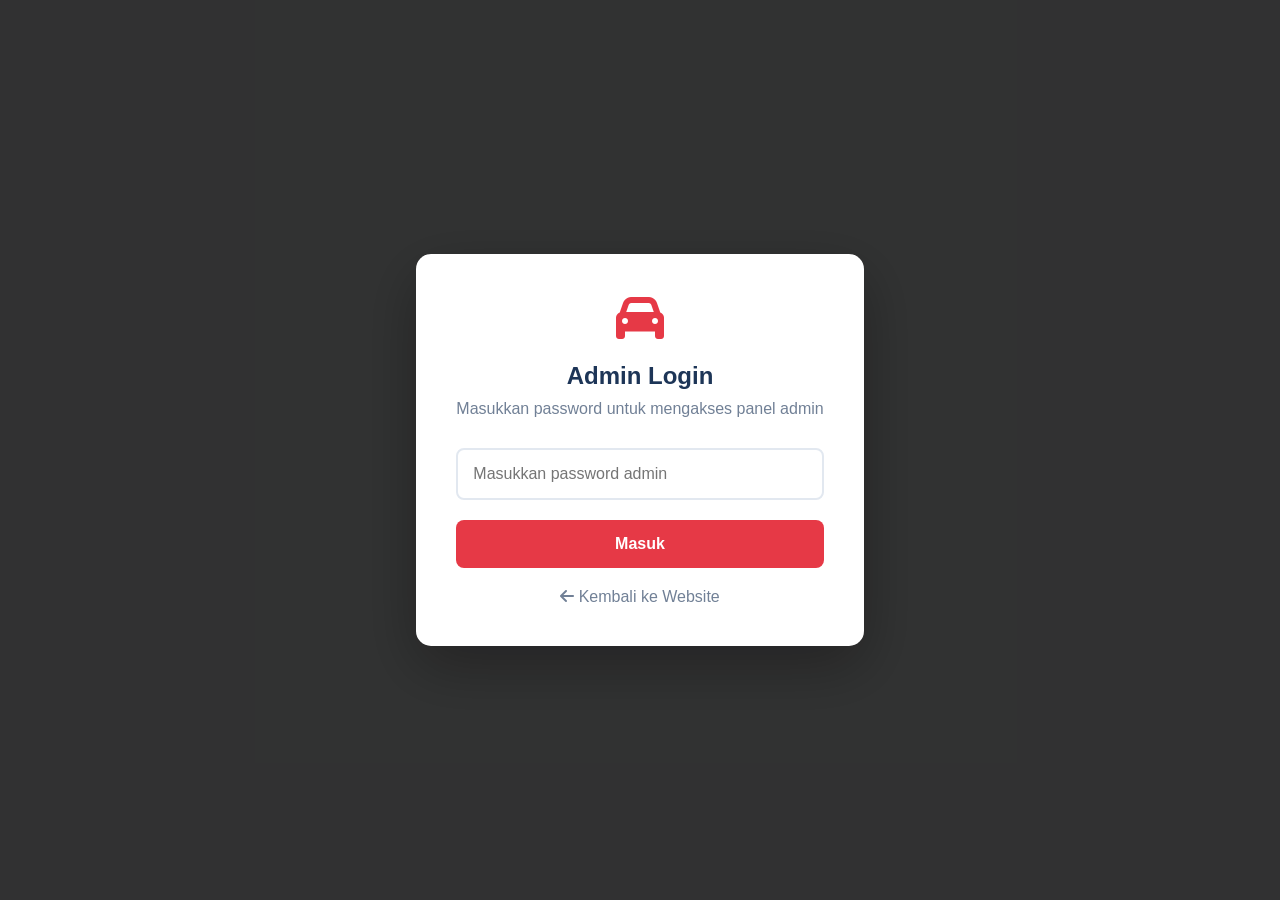
==== commit 53adafe6: "Add files via upload" ====
--- a/index.html
+++ b/index.html
@@ -3,734 +3,441 @@
 <head>
     <meta charset="UTF-8">
     <meta name="viewport" content="width=device-width, initial-scale=1.0">
-    <title>LowRen Car's - Sewa Mobil Sport & Bus Terpercaya</title>
+    <title>Admin Dashboard - LowRen Car's</title>
     <link rel="stylesheet" href="style.css">
     <link href="https://fonts.googleapis.com/css2?family=Poppins:wght@300;400;500;600;700&display=swap" rel="stylesheet">
     <link rel="stylesheet" href="https://cdnjs.cloudflare.com/ajax/libs/font-awesome/6.4.0/css/all.min.css">
-    <link href="https://unpkg.com/aos@2.3.1/dist/aos.css" rel="stylesheet">
+    <link href="https://cdnjs.cloudflare.com/ajax/libs/Chart.js/3.9.1/chart.min.css" rel="stylesheet">
+    <!-- Firebase SDK -->
+<script src="https://www.gstatic.com/firebasejs/9.22.0/firebase-app-compat.js"></script>
+<script src="https://www.gstatic.com/firebasejs/9.22.0/firebase-firestore-compat.js"></script>
+<script src="https://www.gstatic.com/firebasejs/9.22.0/firebase-auth-compat.js"></script>
+<script src="https://www.gstatic.com/firebasejs/9.22.0/firebase-storage-compat.js"></script>
+
+<!-- Firebase Config (sama dengan website utama) -->
+<script src="../firebase-config.js"></script>
+
+<!-- Admin Service -->
+<script src="admin-service.js"></script>
+
+<!-- Script utama admin -->
+<script src="script.js"></script>
+    <style>
+        .login-overlay {
+            position: fixed;
+            top: 0;
+            left: 0;
+            width: 100%;
+            height: 100%;
+            background: rgba(0,0,0,0.8);
+            display: flex;
+            justify-content: center;
+            align-items: center;
+            z-index: 9999;
+        }
+        
+        .login-form {
+            background: white;
+            padding: 40px;
+            border-radius: 15px;
+            box-shadow: 0 20px 60px rgba(0,0,0,0.3);
+            text-align: center;
+            min-width: 400px;
+        }
+        
+        .login-form h2 {
+            color: #1d3557;
+            margin-bottom: 10px;
+        }
+        
+        .login-form p {
+            color: #718096;
+            margin-bottom: 30px;
+        }
+        
+        .login-form input {
+            width: 100%;
+            padding: 15px;
+            margin-bottom: 20px;
+            border: 2px solid #e2e8f0;
+            border-radius: 8px;
+            font-size: 16px;
+            transition: border-color 0.3s ease;
+        }
+        
+        .login-form input:focus {
+            outline: none;
+            border-color: #e63946;
+        }
+        
+        .login-btn {
+            width: 100%;
+            padding: 15px;
+            background: #e63946;
+            color: white;
+            border: none;
+            border-radius: 8px;
+            font-size: 16px;
+            font-weight: 600;
+            cursor: pointer;
+            transition: background 0.3s ease;
+        }
+        
+        .login-btn:hover {
+            background: #c1121f;
+        }
+        
+        .error-message {
+            color: #e53e3e;
+            margin-top: 10px;
+            display: none;
+        }
+        
+        .back-link {
+            display: block;
+            margin-top: 20px;
+            color: #718096;
+            text-decoration: none;
+        }
+        
+        .back-link:hover {
+            color: #e63946;
+        }
+    </style>
 </head>
-<body class="light-mode">
-    <!-- Scroll to Top Button -->
-    <button id="scrollToTop" class="scroll-top">
-        <i class="fas fa-chevron-up"></i>
-    </button>
-
-    <!-- Dark/Light Mode Toggle -->
-    <div class="theme-toggle">
-        <input type="checkbox" id="theme-switch" class="theme-switch">
-        <label for="theme-switch" class="theme-label">
-            <i class="fas fa-sun"></i>
-            <i class="fas fa-moon"></i>
-            <span class="theme-ball"></span>
-        </label>
+<body>
+    <!-- Login Overlay -->
+    <div id="loginOverlay" class="login-overlay">
+        <div class="login-form">
+            <i class="fas fa-car" style="font-size: 3rem; color: #e63946; margin-bottom: 20px;"></i>
+            <h2>Admin Login</h2>
+            <p>Masukkan password untuk mengakses panel admin</p>
+            <input type="password" id="adminPassword" placeholder="Masukkan password admin">
+            <button class="login-btn" onclick="checkPassword()">Masuk</button>
+            <div id="errorMessage" class="error-message">Password salah! Coba lagi.</div>
+            <a href="../index.html" class="back-link">
+                <i class="fas fa-arrow-left"></i> Kembali ke Website
+            </a>
+        </div>
     </div>
 
-    <!-- Header & Navigation -->
-    <header>
-        <nav class="navbar">
-            <div class="nav-container">
-                <div class="nav-logo">
-                    <h2><i class="fas fa-car"></i> LowRen Car's</h2>
-                </div>
-                <ul class="nav-menu">
-                    <li class="nav-item"><a href="#home" class="nav-link">Beranda</a></li>
-                    <li class="nav-item"><a href="#cars" class="nav-link">Mobil Sport</a></li>
-                    <li class="nav-item"><a href="#buses" class="nav-link">Bus Pariwisata</a></li>
-                    <li class="nav-item"><a href="#services" class="nav-link">Layanan</a></li>
-                    <li class="nav-item"><a href="#promo" class="nav-link">Promo</a></li>
-                    <li class="nav-item"><a href="#testimonials" class="nav-link">Testimoni</a></li>
-                    <li class="nav-item"><a href="#locations" class="nav-link">Lokasi</a></li>
-                    <li class="nav-item"><a href="#contact" class="nav-link">Kontak</a></li>
+    <!-- Admin Dashboard Content (Awalnya tersembunyi) -->
+    <div id="adminContent" style="display: none;">
+        <!-- Admin Header -->
+        <header class="admin-header">
+            <div class="admin-nav">
+                <div class="admin-logo">
+                    <h1><i class="fas fa-car"></i> LowRen Car's Admin</h1>
+                </div>
+                <div class="admin-user">
+                    <span>Admin User</span>
+                    <div class="user-dropdown">
+                        <img src="https://randomuser.me/api/portraits/men/75.jpg" alt="Admin">
+                        <div class="dropdown-content">
+                            <a href="#" onclick="logout()"><i class="fas fa-sign-out-alt"></i> Logout</a>
+                        </div>
+                    </div>
+                </div>
+            </div>
+        </header>
+
+        <!-- Admin Sidebar -->
+        <aside class="admin-sidebar">
+            <nav class="sidebar-nav">
+                <ul>
+                    <li class="nav-item active">
+                        <a href="#dashboard" class="nav-link">
+                            <i class="fas fa-tachometer-alt"></i>
+                            <span>Dashboard</span>
+                        </a>
+                    </li>
+                    <li class="nav-item">
+                        <a href="#vehicles" class="nav-link">
+                            <i class="fas fa-car"></i>
+                            <span>Kelola Mobil</span>
+                        </a>
+                    </li>
+                    <li class="nav-item">
+                        <a href="#bookings" class="nav-link">
+                            <i class="fas fa-calendar-check"></i>
+                            <span>Pemesanan</span>
+                        </a>
+                    </li>
+                    <li class="nav-item">
+                        <a href="#customers" class="nav-link">
+                            <i class="fas fa-users"></i>
+                            <span>Pelanggan</span>
+                        </a>
+                    </li>
+                    <li class="nav-item">
+                        <a href="#reviews" class="nav-link">
+                            <i class="fas fa-star"></i>
+                            <span>Review</span>
+                        </a>
+                    </li>
+                    <li class="nav-item">
+                        <a href="#promotions" class="nav-link">
+                            <i class="fas fa-tag"></i>
+                            <span>Promo & Diskon</span>
+                        </a>
+                    </li>
                 </ul>
-                <div class="hamburger">
-                    <span class="bar"></span>
-                    <span class="bar"></span>
-                    <span class="bar"></span>
-                </div>
-            </div>
-        </nav>
-    </header>
-
-    <!-- Hero Section -->
-    <section id="home" class="hero">
-        <div class="hero-container">
-            <div class="hero-content" data-aos="fade-right">
-                <h1>Sewa Mobil Sport & Bus Terpercaya & Terjangkau</h1>
-                <p>Dapatkan kendaraan berkualitas dengan harga terbaik untuk perjalanan Anda. Proses mudah, cepat, dan terpercaya.</p>
-                <div class="hero-buttons">
-                    <a href="#cars" class="btn-primary">Sewa Mobil Sport</a>
-                    <a href="#buses" class="btn-secondary">Sewa Bus</a>
-                </div>
-                <div class="hero-stats">
-                    <div class="stat">
-                        <h3>30+</h3>
-                        <p>Mobil Sport</p>
-                    </div>
-                    <div class="stat">
-                        <h3>18+</h3>
-                        <p>Bus Pariwisata</p>
-                    </div>
-                    <div class="stat">
-                        <h3>1000+</h3>
-                        <p>Pelanggan</p>
-                    </div>
-                    <div class="stat">
-                        <h3>25+</h3>
-                        <p>Testimoni</p>
-                    </div>
-                </div>
-            </div>
-            <div class="hero-image" data-aos="fade-left">
-                <img src="https://images.unsplash.com/photo-1503376780353-7e6692767b70?ixlib=rb-4.0.3&ixid=M3wxMjA3fDB8MHxwaG90by1wYWdlfHx8fGVufDB8fHx8fA%3D%3D&auto=format&fit=crop&w=1470&q=80" alt="Mobil Sport">
-            </div>
-        </div>
-    </section>
-
-    <!-- Promo & Diskon Section -->
-    <section id="promo" class="promo">
-        <div class="container">
-            <h2 class="section-title" data-aos="fade-up">Promo & Diskon Spesial</h2>
-            <p class="section-subtitle" data-aos="fade-up">Dapatkan penawaran terbaik untuk penyewaan kendaraan</p>
+            </nav>
+        </aside>
+
+        <!-- Main Content -->
+        <main class="admin-main">
+            <!-- Dashboard Section -->
+            <section id="dashboard" class="content-section active">
+                <div class="section-header">
+                    <h2>Dashboard Overview</h2>
+                    <div class="breadcrumb">
+                        <span>Admin</span> / <span>Dashboard</span>
+                    </div>
+                </div>
+
+                <!-- Stats Cards -->
+                <div class="stats-grid">
+                    <div class="stat-card">
+                        <div class="stat-icon">
+                            <i class="fas fa-car"></i>
+                        </div>
+                        <div class="stat-info">
+                            <h3>48</h3>
+                            <p>Total Kendaraan</p>
+                        </div>
+                        <div class="stat-trend up">
+                            <i class="fas fa-arrow-up"></i>
+                            12%
+                        </div>
+                    </div>
+
+                    <div class="stat-card">
+                        <div class="stat-icon">
+                            <i class="fas fa-calendar-check"></i>
+                        </div>
+                        <div class="stat-info">
+                            <h3>156</h3>
+                            <p>Pemesanan Aktif</p>
+                        </div>
+                        <div class="stat-trend up">
+                            <i class="fas fa-arrow-up"></i>
+                            8%
+                        </div>
+                    </div>
+
+                    <div class="stat-card">
+                        <div class="stat-icon">
+                            <i class="fas fa-users"></i>
+                        </div>
+                        <div class="stat-info">
+                            <h3>1,247</h3>
+                            <p>Total Pelanggan</p>
+                        </div>
+                        <div class="stat-trend up">
+                            <i class="fas fa-arrow-up"></i>
+                            15%
+                        </div>
+                    </div>
+
+                    <div class="stat-card">
+                        <div class="stat-icon">
+                            <i class="fas fa-dollar-sign"></i>
+                        </div>
+                        <div class="stat-info">
+                            <h3>Rp 248Jt</h3>
+                            <p>Pendapatan Bulan Ini</p>
+                        </div>
+                        <div class="stat-trend up">
+                            <i class="fas fa-arrow-up"></i>
+                            22%
+                        </div>
+                    </div>
+                </div>
+
+                <!-- Recent Activity -->
+                <div class="activity-section">
+                    <div class="section-header">
+                        <h3>Aktivitas Terbaru</h3>
+                        <button class="btn-primary">Lihat Semua</button>
+                    </div>
+                    <div class="activity-list">
+                        <div class="activity-item">
+                            <div class="activity-icon success">
+                                <i class="fas fa-calendar-plus"></i>
+                            </div>
+                            <div class="activity-content">
+                                <p><strong>Andi Wijaya</strong> memesan <strong>Porsche 911 Carrera</strong></p>
+                                <span>2 menit yang lalu</span>
+                            </div>
+                            <div class="activity-amount">
+                                Rp 7.500.000
+                            </div>
+                        </div>
+
+                        <div class="activity-item">
+                            <div class="activity-icon warning">
+                                <i class="fas fa-star"></i>
+                            </div>
+                            <div class="activity-content">
+                                <p><strong>Sarah Putri</strong> memberikan review 5 bintang</p>
+                                <span>1 jam yang lalu</span>
+                            </div>
+                            <div class="activity-amount">
+                                <i class="fas fa-star text-warning"></i> 5.0
+                            </div>
+                        </div>
+
+                        <div class="activity-item">
+                            <div class="activity-icon primary">
+                                <i class="fas fa-car"></i>
+                            </div>
+                            <div class="activity-content">
+                                <p>Mobil <strong>Ferrari 488 Spider</strong> telah dikembalikan</p>
+                                <span>3 jam yang lalu</span>
+                            </div>
+                            <div class="activity-amount">
+                                Selesai
+                            </div>
+                        </div>
+                    </div>
+                </div>
+            </section>
+
+            <!-- Vehicles Management Section -->
+            <section id="vehicles" class="content-section">
+                <div class="section-header">
+                    <h2>Kelola Mobil</h2>
+                    <div class="header-actions">
+                        <button class="btn-primary" id="addVehicleBtn">
+                            <i class="fas fa-plus"></i> Tambah Mobil
+                        </button>
+                    </div>
+                </div>
+
+                <!-- Vehicles Table -->
+                <div class="table-container">
+                    <table class="data-table">
+                        <thead>
+                            <tr>
+                                <th>Mobil</th>
+                                <th>Kategori</th>
+                                <th>Harga/Hari</th>
+                                <th>Status</th>
+                                <th>Stok</th>
+                                <th>Aksi</th>
+                            </tr>
+                        </thead>
+                        <tbody id="vehiclesTableBody">
+                            <tr>
+                                <td>
+                                    <div style="display: flex; align-items: center;">
+                                        <img src="https://images.unsplash.com/photo-1503376780353-7e6692767b70?ixlib=rb-4.0.3&ixid=M3wxMjA3fDB8MHxwaG90by1wYWdlfHx8fGVufDB8fHx8fA%3D%3D&auto=format&fit=crop&w=1470&q=80" alt="Porsche" style="width: 50px; height: 35px; object-fit: cover; border-radius: 6px; margin-right: 12px;">
+                                        <div>
+                                            <div style="font-weight: 600;">Porsche 911 Carrera</div>
+                                            <div style="font-size: 0.8rem; color: #718096;">3.0L Twin-Turbo</div>
+                                        </div>
+                                    </div>
+                                </td>
+                                <td>Family</td>
+                                <td>Rp 2.500.000</td>
+                                <td><span class="status-badge status-available">Tersedia</span></td>
+                                <td>8 unit</td>
+                                <td>
+                                    <div style="display: flex; gap: 8px;">
+                                        <button class="btn-sm btn-primary">
+                                            <i class="fas fa-edit"></i>
+                                        </button>
+                                        <button class="btn-sm btn-danger">
+                                            <i class="fas fa-trash"></i>
+                                        </button>
+                                    </div>
+                                </td>
+                            </tr>
+                        </tbody>
+                    </table>
+                </div>
+            </section>
+
+            <!-- Bookings Management Section -->
+            <section id="bookings" class="content-section">
+                <div class="section-header">
+                    <h2>Manajemen Pemesanan</h2>
+                </div>
+
+                <!-- Bookings Table -->
+                <div class="table-container">
+                    <table class="data-table">
+                        <thead>
+                            <tr>
+                                <th>ID Booking</th>
+                                <th>Pelanggan</th>
+                                <th>Kendaraan</th>
+                                <th>Tanggal</th>
+                                <th>Total</th>
+                                <th>Status</th>
+                            </tr>
+                        </thead>
+                        <tbody>
+                            <tr>
+                                <td style="font-weight: 600; color: #e63946;">BK001</td>
+                                <td>Andi Wijaya</td>
+                                <td>Porsche 911 Carrera</td>
+                                <td>15-18 Nov 2023</td>
+                                <td style="font-weight: 600;">Rp 7.500.000</td>
+                                <td><span class="status-badge status-available">Aktif</span></td>
+                            </tr>
+                        </tbody>
+                    </table>
+                </div>
+            </section>
+        </main>
+    </div>
+
+    <script src="https://cdnjs.cloudflare.com/ajax/libs/Chart.js/3.9.1/chart.min.js"></script>
+    <script src="script.js"></script>
+    <script>
+        // Password protection
+        function checkPassword() {
+            const password = document.getElementById('adminPassword').value;
+            const errorMessage = document.getElementById('errorMessage');
             
-            <div class="promo-grid">
-                <div class="promo-card" data-aos="zoom-in" data-aos-delay="100">
-                    <div class="promo-badge">HOT</div>
-                    <div class="promo-content">
-                        <h3>Weekend Special</h3>
-                        <p>Diskon 20% untuk penyewaan di akhir pekan</p>
-                        <div class="promo-code">
-                            <span>Kode: WEEKEND20</span>
-                            <button class="btn-copy" data-code="WEEKEND20">Salin</button>
-                        </div>
-                        <div class="promo-valid">Berlaku hingga: 31 Des 2023</div>
-                    </div>
-                </div>
-                
-                <div class="promo-card" data-aos="zoom-in" data-aos-delay="200">
-                    <div class="promo-badge">NEW</div>
-                    <div class="promo-content">
-                        <h3>First Time User</h3>
-                        <p>Diskon 15% untuk pelanggan pertama</p>
-                        <div class="promo-code">
-                            <span>Kode: NEWUSER15</span>
-                            <button class="btn-copy" data-code="NEWUSER15">Salin</button>
-                        </div>
-                        <div class="promo-valid">Berlaku hingga: 30 Nov 2023</div>
-                    </div>
-                </div>
-                
-                <div class="promo-card" data-aos="zoom-in" data-aos-delay="300">
-                    <div class="promo-badge">LONG</div>
-                    <div class="promo-content">
-                        <h3>Long Term Rental</h3>
-                        <p>Diskon 25% untuk sewa 7+ hari</p>
-                        <div class="promo-code">
-                            <span>Kode: LONGTERM25</span>
-                            <button class="btn-copy" data-code="LONGTERM25">Salin</button>
-                        </div>
-                        <div class="promo-valid">Berlaku hingga: 31 Des 2023</div>
-                    </div>
-                </div>
-            </div>
-        </div>
-    </section>
-
-    <!-- Cars Section -->
-    <section id="cars" class="cars">
-        <div class="container">
-            <h2 class="section-title" data-aos="fade-up">Koleksi Mobil Sport Kami</h2>
-            <p class="section-subtitle" data-aos="fade-up">Pilih mobil sport impian Anda untuk disewa - Total 30 unit tersedia</p>
-            
-            <div class="filter-buttons" data-aos="fade-up">
-                <button class="filter-btn active" data-filter="all">Semua</button>
-                <button class="filter-btn" data-filter="family">Family (10 Mobil)</button>
-                <button class="filter-btn" data-filter="travel">Travel (10 Mobil)</button>
-                <button class="filter-btn" data-filter="supercar">Supercar (10 Mobil)</button>
-            </div>
-            
-            <!-- Recommended Cars -->
-            <div class="recommended-section" data-aos="fade-up">
-                <h3 class="recommended-title">
-                    <i class="fas fa-fire"></i>
-                    Rekomendasi Untuk Anda
-                </h3>
-                <div class="recommended-cars" id="recommended-cars">
-                    <!-- Recommended cars will be loaded by JavaScript -->
-                </div>
-            </div>
-            
-            <div class="cars-grid" id="cars-container" data-aos="fade-up">
-                <!-- Cars will be loaded by JavaScript -->
-            </div>
-        </div>
-    </section>
-
-    <!-- Buses Section -->
-    <section id="buses" class="buses">
-        <div class="container">
-            <h2 class="section-title" data-aos="fade-up">Layanan Bus Pariwisata</h2>
-            <p class="section-subtitle" data-aos="fade-up">Tersedia berbagai jenis bus untuk kebutuhan perjalanan kelompok</p>
-            
-            <div class="buses-grid">
-                <div class="bus-card" data-aos="flip-left" data-aos-delay="100">
-                    <div class="bus-badge">5 Unit</div>
-                    <div class="bus-image">
-                        <img src="https://images.unsplash.com/photo-1544620347-c4fd4a3d5957?ixlib=rb-4.0.3&ixid=M3wxMjA3fDB8MHxwaG90by1wYWdlfHx8fGVufDB8fHx8fA%3D%3D&auto=format&fit=crop&w=1169&q=80" alt="Bus Kecil">
-                    </div>
-                    <div class="bus-details">
-                        <h3>Bus Kecil</h3>
-                        <div class="bus-specs">
-                            <span><i class="fas fa-users"></i> 15-20 Seat</span>
-                            <span><i class="fas fa-snowflake"></i> AC</span>
-                            <span><i class="fas fa-tv"></i> LCD</span>
-                        </div>
-                        <div class="bus-price">
-                            <span class="price">Rp 1.200.000/hari</span>
-                            <button class="btn-primary select-bus" data-type="small">Pilih</button>
-                        </div>
-                    </div>
-                </div>
-                
-                <div class="bus-card" data-aos="flip-left" data-aos-delay="200">
-                    <div class="bus-badge">3 Unit</div>
-                    <div class="bus-image">
-                        <img src="https://images.unsplash.com/photo-1544620347-c4fd4a3d5957?ixlib=rb-4.0.3&ixid=M3wxMjA3fDB8MHxwaG90by1wYWdlfHx8fGVufDB8fHx8fA%3D%3D&auto=format&fit=crop&w=1169&q=80" alt="Bus Medium">
-                    </div>
-                    <div class="bus-details">
-                        <h3>Bus Medium</h3>
-                        <div class="bus-specs">
-                            <span><i class="fas fa-users"></i> 25-30 Seat</span>
-                            <span><i class="fas fa-snowflake"></i> AC</span>
-                            <span><i class="fas fa-tv"></i> LCD + Karaoke</span>
-                        </div>
-                        <div class="bus-price">
-                            <span class="price">Rp 1.800.000/hari</span>
-                            <button class="btn-primary select-bus" data-type="medium">Pilih</button>
-                        </div>
-                    </div>
-                </div>
-                
-                <div class="bus-card" data-aos="flip-left" data-aos-delay="300">
-                    <div class="bus-badge">7 Unit</div>
-                    <div class="bus-image">
-                        <img src="https://images.unsplash.com/photo-1544620347-c4fd4a3d5957?ixlib=rb-4.0.3&ixid=M3wxMjA3fDB8MHxwaG90by1wYWdlfHx8fGVufDB8fHx8fA%3D%3D&auto=format&fit=crop&w=1169&q=80" alt="Bus Besar">
-                    </div>
-                    <div class="bus-details">
-                        <h3>Bus Besar</h3>
-                        <div class="bus-specs">
-                            <span><i class="fas fa-users"></i> 40-45 Seat</span>
-                            <span><i class="fas fa-snowflake"></i> AC Double</span>
-                            <span><i class="fas fa-tv"></i> Full Entertainment</span>
-                        </div>
-                        <div class="bus-price">
-                            <span class="price">Rp 2.500.000/hari</span>
-                            <button class="btn-primary select-bus" data-type="large">Pilih</button>
-                        </div>
-                    </div>
-                </div>
-                
-                <div class="bus-card" data-aos="flip-left" data-aos-delay="400">
-                    <div class="bus-badge">3 Unit</div>
-                    <div class="bus-image">
-                        <img src="https://images.unsplash.com/photo-1544620347-c4fd4a3d5957?ixlib=rb-4.0.3&ixid=M3wxMjA3fDB8MHxwaG90by1wYWdlfHx8fGVufDB8fHx8fA%3D%3D&auto=format&fit=crop&w=1169&q=80" alt="Sleeper Bus">
-                    </div>
-                    <div class="bus-details">
-                        <h3>Sleeper Bus VVIP</h3>
-                        <div class="bus-specs">
-                            <span><i class="fas fa-bed"></i> 20 Sleeper Seat</span>
-                            <span><i class="fas fa-snowflake"></i> AC Premium</span>
-                            <span><i class="fas fa-wifi"></i> WiFi + Toilet</span>
-                        </div>
-                        <div class="bus-price">
-                            <span class="price">Rp 4.000.000/hari</span>
-                            <button class="btn-primary select-bus" data-type="sleeper">Pilih</button>
-                        </div>
-                    </div>
-                </div>
-            </div>
-        </div>
-    </section>
-
-    <!-- Booking Section -->
-    <section id="booking" class="booking">
-        <div class="container">
-            <h2 class="section-title" data-aos="fade-up">Booking Instan</h2>
-            <p class="section-subtitle" data-aos="fade-up">Proses kendaraan hanya dalam 3 menit - Langsung terhubung ke WhatsApp</p>
-            
-            <div class="booking-form" data-aos="zoom-in">
-                <div class="form-group">
-                    <label for="vehicle-type">Jenis Kendaraan</label>
-                    <select id="vehicle-type">
-                        <option value="">-- Pilih Jenis --</option>
-                        <option value="car">Mobil Sport</option>
-                        <option value="bus-small">Bus Kecil (15-20 Seat)</option>
-                        <option value="bus-medium">Bus Medium (25-30 Seat)</option>
-                        <option value="bus-large">Bus Besar (40-45 Seat)</option>
-                        <option value="bus-sleeper">Sleeper Bus VVIP</option>
-                    </select>
-                </div>
-
-                <div class="form-group" id="car-select-group">
-                    <label for="car-select">Pilih Mobil</label>
-                    <select id="car-select">
-                        <option value="">-- Pilih Mobil --</option>
-                    </select>
-                </div>
-                
-                <div class="form-row">
-                    <div class="form-group">
-                        <label for="pickup-date">Tanggal Pengambilan</label>
-                        <input type="date" id="pickup-date">
-                    </div>
-                    
-                    <div class="form-group">
-                        <label for="return-date">Tanggal Pengembalian</label>
-                        <input type="date" id="return-date">
-                    </div>
-                </div>
-                
-                <div class="form-row">
-                    <div class="form-group">
-                        <label for="pickup-location">Lokasi Pengambilan</label>
-                        <select id="pickup-location">
-                            <optgroup label="Jawa Barat">
-                                <option value="jakarta">Jakarta</option>
-                                <option value="bandung">Bandung</option>
-                                <option value="bogor">Bogor</option>
-                                <option value="depok">Depok</option>
-                                <option value="bekasi">Bekasi</option>
-                            </optgroup>
-                            <optgroup label="Jawa Tengah">
-                                <option value="semarang">Semarang</option>
-                                <option value="solo">Solo</option>
-                                <option value="yogyakarta">Yogyakarta</option>
-                                <option value="magelang">Magelang</option>
-                                <option value="pekalongan">Pekalongan</option>
-                            </optgroup>
-                            <optgroup label="Jawa Timur">
-                                <option value="surabaya">Surabaya</option>
-                                <option value="malang">Malang</option>
-                                <option value="sidoarjo">Sidoarjo</option>
-                                <option value="kediri">Kediri</option>
-                                <option value="jember">Jember</option>
-                            </optgroup>
-                            <optgroup label="Lainnya">
-                                <option value="bali">Bali</option>
-                                <option value="lombok">Lombok</option>
-                                <option value="medan">Medan</option>
-                                <option value="palembang">Palembang</option>
-                                <option value="makassar">Makassar</option>
-                            </optgroup>
-                        </select>
-                    </div>
-                    
-                    <div class="form-group">
-                        <label for="customer-name">Nama Lengkap</label>
-                        <input type="text" id="customer-name" placeholder="Masukkan nama lengkap">
-                    </div>
-                </div>
-                
-                <div class="form-row">
-                    <div class="form-group">
-                        <label for="customer-phone">Nomor WhatsApp</label>
-                        <input type="tel" id="customer-phone" placeholder="Contoh: 085136236798">
-                    </div>
-                    
-                    <div class="form-group">
-                        <label for="rental-days">Lama Sewa (hari)</label>
-                        <input type="number" id="rental-days" min="1" value="1">
-                    </div>
-                </div>
-
-                <div class="form-group">
-                    <label for="promo-code">Kode Promo (Opsional)</label>
-                    <div class="promo-input-group">
-                        <input type="text" id="promo-code" placeholder="Masukkan kode promo">
-                        <button type="button" id="apply-promo" class="btn-secondary">Gunakan</button>
-                    </div>
-                    <div id="promo-message" class="promo-message"></div>
-                </div>
-                
-                <button id="calculate-price" class="btn-primary">Hitung Harga</button>
-                
-                <div id="price-result" class="price-result">
-                    <!-- Price will be displayed here -->
-                </div>
-                
-                <button id="confirm-booking" class="btn-primary" disabled>
-                    <i class="fab fa-whatsapp"></i> Booking via WhatsApp
-                </button>
-            </div>
-
-            <!-- Map Section -->
-            <div class="map-section" data-aos="fade-up">
-                <h3>Lokasi Kantor Kami</h3>
-                <div class="map-container">
-                    <div class="map-placeholder">
-                        <i class="fas fa-map-marked-alt"></i>
-                        <p>Peta Lokasi Kantor Pusat</p>
-                        <span>Jl. Sudirman No. 123, Jakarta Pusat</span>
-                    </div>
-                </div>
-            </div>
-        </div>
-    </section>
-
-    <!-- Services Section -->
-    <section id="services" class="services">
-        <div class="container">
-            <h2 class="section-title" data-aos="fade-up">Layanan Kami</h2>
-            <p class="section-subtitle" data-aos="fade-up">Kami memberikan pengalaman terbaik untuk penyewaan kendaraan</p>
-            
-            <div class="services-grid">
-                <div class="service-card" data-aos="flip-up" data-aos-delay="100">
-                    <div class="service-icon">
-                        <i class="fas fa-shield-alt"></i>
-                    </div>
-                    <h3>Asuransi Lengkap</h3>
-                    <p>Semua kendaraan dilengkapi dengan asuransi komprehensif untuk keamanan perjalanan Anda.</p>
-                </div>
-                
-                <div class="service-card" data-aos="flip-up" data-aos-delay="200">
-                    <div class="service-icon">
-                        <i class="fas fa-concierge-bell"></i>
-                    </div>
-                    <h3>Layanan 24/7</h3>
-                    <p>Tim support kami siap membantu Anda kapan saja, 24 jam sehari, 7 hari seminggu.</p>
-                </div>
-                
-                <div class="service-card" data-aos="flip-up" data-aos-delay="300">
-                    <div class="service-icon">
-                        <i class="fas fa-tachometer-alt"></i>
-                    </div>
-                    <h3>Kondisi Prima</h3>
-                    <p>Semua kendaraan dalam kondisi terbaik dengan perawatan rutin dan pemeriksaan berkala.</p>
-                </div>
-                
-                <div class="service-card" data-aos="flip-up" data-aos-delay="400">
-                    <div class="service-icon">
-                        <i class="fas fa-map-marked-alt"></i>
-                    </div>
-                    <h3>Delivery Service</h3>
-                    <p>Kami antar kendaraan ke lokasi Anda di seluruh Pulau Jawa dan sekitarnya.</p>
-                </div>
-            </div>
-        </div>
-    </section>
-
-    <!-- Locations Section -->
-    <section id="locations" class="locations">
-        <div class="container">
-            <h2 class="section-title" data-aos="fade-up">Layanan di Seluruh Pulau Jawa</h2>
-            <p class="section-subtitle" data-aos="fade-up">Kami melayani penyewaan kendaraan di berbagai wilayah di Jawa</p>
-            
-            <div class="locations-grid">
-                <div class="location-card" data-aos="zoom-in" data-aos-delay="100">
-                    <div class="location-icon">
-                        <i class="fas fa-map"></i>
-                    </div>
-                    <h3>Jawa Barat</h3>
-                    <p>5 lokasi strategis di wilayah Jawa Barat</p>
-                    <span class="car-count">12+ Mobil Tersedia</span>
-                </div>
-                
-                <div class="location-card" data-aos="zoom-in" data-aos-delay="200">
-                    <div class="location-icon">
-                        <i class="fas fa-map"></i>
-                    </div>
-                    <h3>Jawa Tengah</h3>
-                    <p>5 lokasi strategis di wilayah Jawa Tengah</p>
-                    <span class="car-count">10+ Mobil Tersedia</span>
-                </div>
-                
-                <div class="location-card" data-aos="zoom-in" data-aos-delay="300">
-                    <div class="location-icon">
-                        <i class="fas fa-map"></i>
-                    </div>
-                    <h3>Jawa Timur</h3>
-                    <p>5 lokasi strategis di wilayah Jawa Timur</p>
-                    <span class="car-count">12+ Mobil Tersedia</span>
-                </div>
-                
-                <div class="location-card" data-aos="zoom-in" data-aos-delay="400">
-                    <div class="location-icon">
-                        <i class="fas fa-map"></i>
-                    </div>
-                    <h3>Area Lainnya</h3>
-                    <p>5 lokasi lainnya di sekitar Jawa</p>
-                    <span class="car-count">8+ Mobil Tersedia</span>
-                </div>
-            </div>
-        </div>
-    </section>
-
-    <!-- Testimonials Section -->
-    <section id="testimonials" class="testimonials">
-        <div class="container">
-            <h2 class="section-title" data-aos="fade-up">Testimoni Pelanggan</h2>
-            <p class="section-subtitle" data-aos="fade-up">Dengan 25+ review dari pelanggan puas di seluruh Jawa</p>
-            
-            <div class="testimonials-slider">
-                <div class="testimonial-card active" data-aos="fade-right">
-                    <div class="testimonial-content">
-                        <div class="rating">
-                            <i class="fas fa-star"></i>
-                            <i class="fas fa-star"></i>
-                            <i class="fas fa-star"></i>
-                            <i class="fas fa-star"></i>
-                            <i class="fas fa-star"></i>
-                        </div>
-                        <p>"Pengalaman menyewa Porsche 911 sangat memuaskan. Mobil dalam kondisi prima dan prosesnya cepat. Akan sewa lagi!"</p>
-                    </div>
-                    <div class="testimonial-author">
-                        <img src="https://randomuser.me/api/portraits/men/32.jpg" alt="Customer">
-                        <div>
-                            <h4>Andi Wijaya</h4>
-                            <span>Jakarta</span>
-                        </div>
-                    </div>
-                </div>
-                
-                <div class="testimonial-card" data-aos="fade-right">
-                    <div class="testimonial-content">
-                        <div class="rating">
-                            <i class="fas fa-star"></i>
-                            <i class="fas fa-star"></i>
-                            <i class="fas fa-star"></i>
-                            <i class="fas fa-star"></i>
-                            <i class="fas fa-star-half-alt"></i>
-                        </div>
-                        <p>"Layanan delivery sangat membantu. Ferrari 488 diantarkan tepat waktu dan sesuai ekspektasi. Recommended!"</p>
-                    </div>
-                    <div class="testimonial-author">
-                        <img src="https://randomuser.me/api/portraits/women/44.jpg" alt="Customer">
-                        <div>
-                            <h4>Sarah Putri</h4>
-                            <span>Bandung</span>
-                        </div>
-                    </div>
-                </div>
-                
-                <div class="testimonial-card" data-aos="fade-right">
-                    <div class="testimonial-content">
-                        <div class="rating">
-                            <i class="fas fa-star"></i>
-                            <i class="fas fa-star"></i>
-                            <i class="fas fa-star"></i>
-                            <i class="fas fa-star"></i>
-                            <i class="fas fa-star"></i>
-                        </div>
-                        <p>"Harga kompetitif dengan kondisi mobil yang sangat baik. Proses booking mudah dan staff sangat membantu."</p>
-                    </div>
-                    <div class="testimonial-author">
-                        <img src="https://randomuser.me/api/portraits/men/76.jpg" alt="Customer">
-                        <div>
-                            <h4>Rizky Pratama</h4>
-                            <span>Surabaya</span>
-                        </div>
-                    </div>
-                </div>
-            </div>
-            
-            <div class="testimonial-dots">
-                <span class="dot active" data-index="0"></span>
-                <span class="dot" data-index="1"></span>
-                <span class="dot" data-index="2"></span>
-            </div>
-            
-            <div class="testimonials-stats" data-aos="fade-up">
-                <div class="testimonial-stat">
-                    <h3>4.8/5</h3>
-                    <p>Rating Average</p>
-                </div>
-                <div class="testimonial-stat">
-                    <h3>25+</h3>
-                    <p>Testimoni</p>
-                </div>
-                <div class="testimonial-stat">
-                    <h3>95%</h3>
-                    <p>Kepuasan Pelanggan</p>
-                </div>
-            </div>
-
-            <!-- Review Form -->
-            <div class="review-form-container" data-aos="fade-up">
-                <h3>Berikan Review Anda</h3>
-                <form id="reviewForm" class="review-form">
-                    <div class="form-group">
-                        <input type="text" id="review-name" placeholder="Nama Anda" required>
-                    </div>
-                    <div class="form-group">
-                        <input type="email" id="review-email" placeholder="Email Anda" required>
-                    </div>
-                    <div class="form-group">
-                        <select id="review-vehicle" required>
-                            <option value="">-- Pilih Kendaraan --</option>
-                        </select>
-                    </div>
-                    <div class="form-group">
-                        <div class="rating-input">
-                            <span>Rating:</span>
-                            <div class="stars">
-                                <i class="far fa-star" data-rating="1"></i>
-                                <i class="far fa-star" data-rating="2"></i>
-                                <i class="far fa-star" data-rating="3"></i>
-                                <i class="far fa-star" data-rating="4"></i>
-                                <i class="far fa-star" data-rating="5"></i>
-                            </div>
-                        </div>
-                    </div>
-                    <div class="form-group">
-                        <textarea id="review-message" placeholder="Pengalaman Anda..." required></textarea>
-                    </div>
-                    <button type="submit" class="btn-primary">Kirim Review</button>
-                </form>
-            </div>
-        </div>
-    </section>
-
-    <!-- Contact Section -->
-    <section id="contact" class="contact">
-        <div class="container">
-            <h2 class="section-title" data-aos="fade-up">Hubungi Kami</h2>
-            <p class="section-subtitle" data-aos="fade-up">Butuh bantuan? Tim kami siap membantu Anda</p>
-            
-            <div class="contact-content">
-                <div class="contact-info" data-aos="fade-right">
-                    <div class="contact-item">
-                        <div class="contact-icon">
-                            <i class="fas fa-map-marker-alt"></i>
-                        </div>
-                        <div>
-                            <h3>Kantor Pusat</h3>
-                            <p>Jl. Sudirman No. 123, Jakarta Pusat</p>
-                        </div>
-                    </div>
-                    
-                    <div class="contact-item">
-                        <div class="contact-icon">
-                            <i class="fas fa-phone-alt"></i>
-                        </div>
-                        <div>
-                            <h3>Telepon</h3>
-                            <p>+62 21 1234 5678</p>
-                        </div>
-                    </div>
-                    
-                    <div class="contact-item">
-                        <div class="contact-icon">
-                            <i class="fab fa-whatsapp"></i>
-                        </div>
-                        <div>
-                            <h3>WhatsApp</h3>
-                            <p>0851 3623 6798</p>
-                        </div>
-                    </div>
-                    
-                    <div class="contact-item">
-                        <div class="contact-icon">
-                            <i class="fas fa-envelope"></i>
-                        </div>
-                        <div>
-                            <h3>Email</h3>
-                            <p>info@lowrencars.com</p>
-                        </div>
-                    </div>
-                    
-                    <div class="contact-item">
-                        <div class="contact-icon">
-                            <i class="fas fa-clock"></i>
-                        </div>
-                        <div>
-                            <h3>Jam Operasional</h3>
-                            <p>24/7 Setiap Hari</p>
-                        </div>
-                    </div>
-                </div>
-                
-                <div class="contact-form" data-aos="fade-left">
-                    <form id="contactForm">
-                        <div class="form-group">
-                            <input type="text" id="name" placeholder="Nama Lengkap" required>
-                        </div>
-                        
-                        <div class="form-group">
-                            <input type="email" id="email" placeholder="Alamat Email" required>
-                        </div>
-                        
-                        <div class="form-group">
-                            <input type="text" id="subject" placeholder="Subjek" required>
-                        </div>
-                        
-                        <div class="form-group">
-                            <textarea id="message" rows="5" placeholder="Pesan Anda" required></textarea>
-                        </div>
-                        
-                        <button type="submit" class="btn-primary">Kirim Pesan</button>
-                    </form>
-                </div>
-            </div>
-        </div>
-    </section>
-
-    <!-- Footer -->
-    <footer>
-        <div class="container">
-            <div class="footer-content">
-                <div class="footer-section">
-                    <h3><i class="fas fa-car"></i> LowRen Car's</h3>
-                    <p>Penyedia layanan sewa mobil sport & bus terpercaya dengan koleksi terlengkap dan harga terjangkau. Melayani seluruh Pulau Jawa dan sekitarnya.</p>
-                    <div class="social-links">
-                        <a href="#"><i class="fab fa-facebook-f"></i></a>
-                        <a href="#"><i class="fab fa-instagram"></i></a>
-                        <a href="#"><i class="fab fa-tiktok"></i></a>
-                        <a href="#"><i class="fab fa-whatsapp"></i></a>
-                    </div>
-                </div>
-                
-                <div class="footer-section">
-                    <h3>Quick Links</h3>
-                    <ul>
-                        <li><a href="#home">Beranda</a></li>
-                        <li><a href="#cars">Mobil Sport</a></li>
-                        <li><a href="#buses">Bus Pariwisata</a></li>
-                        <li><a href="#services">Layanan</a></li>
-                        <li><a href="#promo">Promo</a></li>
-                        <li><a href="#testimonials">Testimoni</a></li>
-                        <li><a href="#locations">Lokasi</a></li>
-                        <li><a href="#contact">Kontak</a></li>
-                    </ul>
-                </div>
-                
-                <div class="footer-section">
-                    <h3>Kategori Mobil</h3>
-                    <ul>
-                        <li><a href="#" data-filter="family">Family (10 Mobil)</a></li>
-                        <li><a href="#" data-filter="travel">Travel (10 Mobil)</a></li>
-                        <li><a href="#" data-filter="supercar">Supercar (10 Mobil)</a></li>
-                        <li><a href="#" data-filter="all">Semua Mobil</a></li>
-                    </ul>
-                </div>
-                
-                <div class="footer-section">
-                    <h3>Area Layanan</h3>
-                    <ul>
-                        <li><a href="#">Jawa Barat</a></li>
-                        <li><a href="#">Jawa Tengah</a></li>
-                        <li><a href="#">Jawa Timur</a></li>
-                        <li><a href="#">Sekitar Jawa</a></li>
-                        <li><a href="#">Delivery Service</a></li>
-                    </ul>
-                </div>
-            </div>
-            
-            <div class="footer-bottom">
-                <p>&copy; 2023 LowRen Car's. All Rights Reserved. | Melayani Sewa Mobil Sport & Bus di Seluruh Pulau Jawa dan Sekitarnya</p>
-            </div>
-        </div>
-    </footer>
-
-    <script src="https://unpkg.com/aos@2.3.1/dist/aos.js"></script>
-    <script src="script.js"></script>
+            // Password default: admin123 (bisa diganti)
+            if (password === 'admin123') {
+                document.getElementById('loginOverlay').style.display = 'none';
+                document.getElementById('adminContent').style.display = 'block';
+                sessionStorage.setItem('adminAuthenticated', 'true');
+            } else {
+                errorMessage.style.display = 'block';
+                document.getElementById('adminPassword').value = '';
+                document.getElementById('adminPassword').focus();
+            }
+        }
+        
+        // Check if already authenticated
+        function checkAuth() {
+            const isAuthenticated = sessionStorage.getItem('adminAuthenticated');
+            if (isAuthenticated === 'true') {
+                document.getElementById('loginOverlay').style.display = 'none';
+                document.getElementById('adminContent').style.display = 'block';
+            }
+        }
+        
+        // Logout function
+        function logout() {
+            sessionStorage.removeItem('adminAuthenticated');
+            window.location.reload();
+        }
+        
+        // Enter key support for password
+        document.getElementById('adminPassword').addEventListener('keypress', function(e) {
+            if (e.key === 'Enter') {
+                checkPassword();
+            }
+        });
+        
+        // Check authentication on load
+        document.addEventListener('DOMContentLoaded', checkAuth);
+    </script>
 </body>
 </html>
--- a/style.css
+++ b/style.css
@@ -1,1243 +1,528 @@
-/* Reset & Base Styles */
+/* Admin Dashboard Styles */
+:root {
+    --primary: #e63946;
+    --secondary: #1d3557;
+    --accent: #457b9d;
+    --light: #f8f9fa;
+    --dark: #2d3748;
+    --gray: #718096;
+    --light-gray: #e2e8f0;
+    --success: #38a169;
+    --warning: #d69e2e;
+    --danger: #e53e3e;
+    --info: #3182ce;
+    --sidebar-width: 250px;
+    --header-height: 70px;
+}
+
 * {
     margin: 0;
     padding: 0;
     box-sizing: border-box;
 }
 
-:root {
-    --primary: #e63946;
-    --secondary: #1d3557;
-    --accent: #457b9d;
-    --light: #f1faee;
-    --dark: #1d3557;
-    --gray: #8d99ae;
-    --light-gray: #edf2f4;
-    --success: #2a9d8f;
-    --warning: #e9c46a;
-    --danger: #e76f51;
-}
-
-/* Dark Mode Variables */
-.dark-mode {
-    --primary: #ff6b6b;
-    --secondary: #4ecdc4;
-    --accent: #45b7d1;
-    --light: #2d3436;
-    --dark: #f1faee;
-    --gray: #b2bec3;
-    --light-gray: #2d3436;
-    --success: #55efc4;
-    --warning: #ffeaa7;
-    --danger: #fab1a0;
-}
-
-html {
-    scroll-behavior: smooth;
-}
-
 body {
     font-family: 'Poppins', sans-serif;
-    line-height: 1.6;
+    background-color: #f5f7fa;
     color: var(--dark);
-    background-color: var(--light);
-    transition: all 0.3s ease;
-}
-
-.container {
-    width: 90%;
-    max-width: 1200px;
-    margin: 0 auto;
-    padding: 0 15px;
-}
-
-section {
-    padding: 80px 0;
-}
-
-.section-title {
-    font-size: 2.5rem;
-    text-align: center;
-    margin-bottom: 15px;
+    overflow-x: hidden;
+}
+
+/* Admin Header */
+.admin-header {
+    position: fixed;
+    top: 0;
+    left: var(--sidebar-width);
+    right: 0;
+    height: var(--header-height);
+    background: white;
+    box-shadow: 0 2px 10px rgba(0, 0, 0, 0.1);
+    z-index: 100;
+}
+
+.admin-nav {
+    display: flex;
+    justify-content: space-between;
+    align-items: center;
+    height: 100%;
+    padding: 0 30px;
+}
+
+.admin-logo h1 {
     color: var(--secondary);
-}
-
-.section-subtitle {
-    text-align: center;
-    margin-bottom: 50px;
-    color: var(--gray);
-    max-width: 600px;
-    margin-left: auto;
-    margin-right: auto;
-}
-
-.btn-primary {
-    display: inline-block;
-    background-color: var(--primary);
-    color: white;
-    padding: 12px 30px;
-    border-radius: 30px;
-    text-decoration: none;
+    font-size: 1.5rem;
+}
+
+.admin-logo i {
+    color: var(--primary);
+    margin-right: 10px;
+}
+
+.admin-user {
+    display: flex;
+    align-items: center;
+    gap: 15px;
+    position: relative;
+}
+
+.admin-user span {
     font-weight: 500;
-    transition: all 0.3s ease;
-    border: none;
-    cursor: pointer;
-}
-
-.btn-primary:hover {
-    background-color: #c1121f;
-    transform: translateY(-3px);
-    box-shadow: 0 10px 20px rgba(230, 57, 70, 0.3);
-}
-
-.btn-secondary {
-    display: inline-block;
-    background-color: transparent;
-    color: var(--secondary);
-    padding: 12px 30px;
-    border-radius: 30px;
-    text-decoration: none;
-    font-weight: 500;
-    transition: all 0.3s ease;
-    border: 2px solid var(--secondary);
-}
-
-.btn-secondary:hover {
-    background-color: var(--secondary);
-    color: white;
-    transform: translateY(-3px);
-}
-
-/* Theme Toggle */
-.theme-toggle {
-    position: fixed;
-    top: 100px;
-    right: 30px;
-    z-index: 1000;
-}
-
-.theme-switch {
-    display: none;
-}
-
-.theme-label {
-    display: flex;
-    align-items: center;
-    justify-content: space-between;
-    width: 60px;
-    height: 30px;
-    background: var(--secondary);
-    border-radius: 50px;
-    padding: 5px;
+}
+
+.user-dropdown {
     position: relative;
     cursor: pointer;
-    transition: all 0.3s ease;
-}
-
-.theme-label i {
-    font-size: 14px;
-    color: var(--light);
-    z-index: 1;
-}
-
-.theme-ball {
+}
+
+.user-dropdown img {
+    width: 40px;
+    height: 40px;
+    border-radius: 50%;
+    object-fit: cover;
+}
+
+.dropdown-content {
     position: absolute;
-    width: 22px;
-    height: 22px;
-    background: var(--light);
-    border-radius: 50%;
-    transition: transform 0.3s ease;
-}
-
-.theme-switch:checked + .theme-label .theme-ball {
-    transform: translateX(30px);
-}
-
-/* Scroll to Top */
-.scroll-top {
-    position: fixed;
-    bottom: 30px;
-    right: 30px;
-    width: 50px;
-    height: 50px;
-    background: var(--primary);
-    color: white;
-    border: none;
-    border-radius: 50%;
-    cursor: pointer;
+    top: 100%;
+    right: 0;
+    background: white;
+    min-width: 150px;
+    box-shadow: 0 5px 25px rgba(0, 0, 0, 0.15);
+    border-radius: 8px;
     opacity: 0;
     visibility: hidden;
+    transform: translateY(-10px);
     transition: all 0.3s ease;
     z-index: 1000;
-    display: flex;
-    align-items: center;
-    justify-content: center;
-}
-
-.scroll-top.show {
+}
+
+.user-dropdown:hover .dropdown-content {
     opacity: 1;
     visibility: visible;
-}
-
-.scroll-top:hover {
-    background: var(--secondary);
-    transform: translateY(-3px);
-}
-
-/* Header & Navigation */
-header {
+    transform: translateY(0);
+}
+
+.dropdown-content a {
+    display: flex;
+    align-items: center;
+    gap: 10px;
+    padding: 12px 20px;
+    color: var(--dark);
+    text-decoration: none;
+    transition: background 0.3s ease;
+}
+
+.dropdown-content a:hover {
+    background: var(--light);
+}
+
+.dropdown-content i {
+    width: 16px;
+    color: var(--gray);
+}
+
+/* Admin Sidebar */
+.admin-sidebar {
     position: fixed;
     top: 0;
     left: 0;
-    width: 100%;
-    z-index: 1000;
-    background-color: rgba(241, 250, 238, 0.95);
-    box-shadow: 0 2px 10px rgba(0, 0, 0, 0.1);
+    width: var(--sidebar-width);
+    height: 100vh;
+    background: var(--secondary);
+    color: white;
+    z-index: 200;
+}
+
+.sidebar-nav {
+    padding: 20px 0;
+}
+
+.sidebar-nav ul {
+    list-style: none;
+}
+
+.nav-item {
+    margin-bottom: 5px;
+}
+
+.nav-link {
+    display: flex;
+    align-items: center;
+    gap: 15px;
+    padding: 15px 25px;
+    color: rgba(255, 255, 255, 0.8);
+    text-decoration: none;
     transition: all 0.3s ease;
-}
-
-.dark-mode header {
-    background-color: rgba(45, 52, 54, 0.95);
-}
-
-.navbar {
-    padding: 15px 0;
-}
-
-.nav-container {
+    border-left: 3px solid transparent;
+}
+
+.nav-link:hover {
+    background: rgba(255, 255, 255, 0.1);
+    color: white;
+}
+
+.nav-link.active {
+    background: rgba(255, 255, 255, 0.15);
+    color: white;
+    border-left-color: var(--primary);
+}
+
+.nav-link i {
+    width: 20px;
+    font-size: 1.1rem;
+}
+
+/* Main Content */
+.admin-main {
+    margin-left: var(--sidebar-width);
+    margin-top: var(--header-height);
+    padding: 30px;
+    min-height: calc(100vh - var(--header-height));
+}
+
+.content-section {
+    display: none;
+}
+
+.content-section.active {
+    display: block;
+    animation: fadeIn 0.5s ease;
+}
+
+@keyframes fadeIn {
+    from { opacity: 0; transform: translateY(20px); }
+    to { opacity: 1; transform: translateY(0); }
+}
+
+/* Section Header */
+.section-header {
     display: flex;
     justify-content: space-between;
     align-items: center;
-}
-
-.nav-logo h2 {
+    margin-bottom: 30px;
+}
+
+.section-header h2 {
     color: var(--secondary);
     font-size: 1.8rem;
-}
-
-.nav-logo i {
-    color: var(--primary);
-    margin-right: 5px;
-}
-
-.nav-menu {
-    display: flex;
-    list-style: none;
-}
-
-.nav-item {
-    margin-left: 30px;
-}
-
-.nav-link {
+    font-weight: 600;
+}
+
+.breadcrumb {
+    color: var(--gray);
+    font-size: 0.9rem;
+}
+
+.breadcrumb span:last-child {
+    color: var(--secondary);
+    font-weight: 500;
+}
+
+.header-actions {
+    display: flex;
+    gap: 15px;
+}
+
+/* Buttons */
+.btn-primary, .btn-secondary, .btn-danger, .btn-sm {
+    display: inline-flex;
+    align-items: center;
+    gap: 8px;
+    padding: 12px 24px;
+    border: none;
+    border-radius: 8px;
+    font-family: 'Poppins', sans-serif;
+    font-size: 0.9rem;
+    font-weight: 500;
+    cursor: pointer;
+    transition: all 0.3s ease;
+    text-decoration: none;
+}
+
+.btn-primary {
+    background: var(--primary);
+    color: white;
+}
+
+.btn-primary:hover {
+    background: #c1121f;
+    transform: translateY(-2px);
+    box-shadow: 0 5px 15px rgba(230, 57, 70, 0.3);
+}
+
+.btn-secondary {
+    background: var(--light-gray);
     color: var(--dark);
-    text-decoration: none;
-    font-weight: 500;
-    transition: color 0.3s ease;
-}
-
-.nav-link:hover {
-    color: var(--primary);
-}
-
-.hamburger {
-    display: none;
-    cursor: pointer;
-}
-
-.bar {
-    display: block;
-    width: 25px;
-    height: 3px;
-    margin: 5px auto;
-    background-color: var(--dark);
-    transition: all 0.3s ease;
-}
-
-/* Hero Section */
-.hero {
-    padding-top: 150px;
-    background: linear-gradient(135deg, var(--light) 0%, var(--light-gray) 100%);
-    overflow: hidden;
-}
-
-.hero-container {
-    display: flex;
-    align-items: center;
-    justify-content: space-between;
-    max-width: 1200px;
-    margin: 0 auto;
-    padding: 0 20px;
-}
-
-.hero-content {
-    flex: 1;
-    max-width: 600px;
-}
-
-.hero-content h1 {
-    font-size: 3rem;
-    line-height: 1.2;
-    margin-bottom: 20px;
+    border: 1px solid #d1d5db;
+}
+
+.btn-secondary:hover {
+    background: #e5e7eb;
+}
+
+.btn-danger {
+    background: var(--danger);
+    color: white;
+}
+
+.btn-danger:hover {
+    background: #c53030;
+}
+
+.btn-sm {
+    padding: 8px 16px;
+    font-size: 0.8rem;
+}
+
+/* Stats Grid */
+.stats-grid {
+    display: grid;
+    grid-template-columns: repeat(auto-fit, minmax(250px, 1fr));
+    gap: 25px;
+    margin-bottom: 40px;
+}
+
+.stat-card {
+    background: white;
+    padding: 25px;
+    border-radius: 12px;
+    box-shadow: 0 2px 15px rgba(0, 0, 0, 0.08);
+    display: flex;
+    align-items: center;
+    gap: 20px;
+    transition: transform 0.3s ease;
+}
+
+.stat-card:hover {
+    transform: translateY(-5px);
+}
+
+.stat-icon {
+    width: 60px;
+    height: 60px;
+    border-radius: 12px;
+    display: flex;
+    align-items: center;
+    justify-content: center;
+    font-size: 1.5rem;
+    color: white;
+}
+
+.stat-card:nth-child(1) .stat-icon { background: linear-gradient(135deg, #667eea, #764ba2); }
+.stat-card:nth-child(2) .stat-icon { background: linear-gradient(135deg, #f093fb, #f5576c); }
+.stat-card:nth-child(3) .stat-icon { background: linear-gradient(135deg, #4facfe, #00f2fe); }
+.stat-card:nth-child(4) .stat-icon { background: linear-gradient(135deg, #43e97b, #38f9d7); }
+
+.stat-info h3 {
+    font-size: 2rem;
+    font-weight: 700;
+    margin-bottom: 5px;
     color: var(--secondary);
 }
 
-.hero-content p {
-    font-size: 1.1rem;
-    margin-bottom: 30px;
+.stat-info p {
     color: var(--gray);
-}
-
-.hero-buttons {
-    display: flex;
-    gap: 15px;
-    margin-bottom: 40px;
-}
-
-.hero-stats {
-    display: flex;
-    gap: 30px;
-}
-
-.stat h3 {
-    font-size: 2rem;
-    color: var(--primary);
-    margin-bottom: 5px;
-}
-
-.stat p {
     font-size: 0.9rem;
-    color: var(--gray);
-}
-
-.hero-image {
-    flex: 1;
-    text-align: right;
-}
-
-.hero-image img {
-    max-width: 100%;
-    border-radius: 10px;
-    box-shadow: 0 20px 40px rgba(0, 0, 0, 0.1);
-}
-
-/* Promo Section */
-.promo {
-    background: linear-gradient(135deg, var(--primary) 0%, var(--accent) 100%);
-    color: white;
-}
-
-.promo .section-title,
-.promo .section-subtitle {
-    color: white;
-}
-
-.promo-grid {
-    display: grid;
-    grid-template-columns: repeat(auto-fit, minmax(300px, 1fr));
-    gap: 30px;
-}
-
-.promo-card {
-    background: rgba(255, 255, 255, 0.1);
-    border-radius: 15px;
-    padding: 30px;
-    position: relative;
-    backdrop-filter: blur(10px);
-    border: 1px solid rgba(255, 255, 255, 0.2);
-    transition: transform 0.3s ease;
-}
-
-.promo-card:hover {
-    transform: translateY(-10px);
-}
-
-.promo-badge {
-    position: absolute;
-    top: -10px;
-    right: 20px;
-    background: var(--warning);
-    color: var(--dark);
-    padding: 5px 15px;
+}
+
+.stat-trend {
+    margin-left: auto;
+    padding: 5px 12px;
     border-radius: 20px;
     font-size: 0.8rem;
     font-weight: 600;
 }
 
-.promo-content h3 {
-    margin-bottom: 10px;
-    font-size: 1.5rem;
-}
-
-.promo-code {
-    display: flex;
-    justify-content: space-between;
-    align-items: center;
-    margin: 20px 0;
-    padding: 10px;
-    background: rgba(255, 255, 255, 0.2);
-    border-radius: 8px;
-}
-
-.btn-copy {
-    background: var(--light);
-    color: var(--primary);
-    border: none;
-    padding: 5px 10px;
-    border-radius: 5px;
-    cursor: pointer;
+.stat-trend.up {
+    background: #c6f6d5;
+    color: #22543d;
+}
+
+.stat-trend.down {
+    background: #fed7d7;
+    color: #742a2a;
+}
+
+/* Activity Section */
+.activity-section {
+    background: white;
+    border-radius: 12px;
+    box-shadow: 0 2px 15px rgba(0, 0, 0, 0.08);
+    overflow: hidden;
+}
+
+.activity-section .section-header {
+    padding: 25px;
+    margin-bottom: 0;
+    border-bottom: 1px solid var(--light-gray);
+}
+
+.activity-list {
+    padding: 0;
+}
+
+.activity-item {
+    display: flex;
+    align-items: center;
+    gap: 20px;
+    padding: 20px 25px;
+    border-bottom: 1px solid var(--light-gray);
+    transition: background 0.3s ease;
+}
+
+.activity-item:last-child {
+    border-bottom: none;
+}
+
+.activity-item:hover {
+    background: #f8f9fa;
+}
+
+.activity-icon {
+    width: 50px;
+    height: 50px;
+    border-radius: 10px;
+    display: flex;
+    align-items: center;
+    justify-content: center;
+    font-size: 1.2rem;
+    color: white;
+}
+
+.activity-icon.success { background: var(--success); }
+.activity-icon.warning { background: var(--warning); }
+.activity-icon.primary { background: var(--primary); }
+.activity-icon.info { background: var(--info); }
+
+.activity-content {
+    flex: 1;
+}
+
+.activity-content p {
+    margin-bottom: 5px;
+    color: var(--dark);
+}
+
+.activity-content span {
+    color: var(--gray);
     font-size: 0.8rem;
-    transition: all 0.3s ease;
-}
-
-.btn-copy:hover {
-    background: var(--primary);
-    color: white;
-}
-
-.promo-valid {
+}
+
+.activity-amount {
+    font-weight: 600;
+    color: var(--secondary);
+}
+
+.text-warning {
+    color: var(--warning) !important;
+}
+
+/* Tables */
+.table-container {
+    background: white;
+    border-radius: 12px;
+    box-shadow: 0 2px 15px rgba(0, 0, 0, 0.08);
+    overflow: hidden;
+    margin-bottom: 25px;
+}
+
+.data-table {
+    width: 100%;
+    border-collapse: collapse;
+}
+
+.data-table th,
+.data-table td {
+    padding: 15px 20px;
+    text-align: left;
+    border-bottom: 1px solid var(--light-gray);
+}
+
+.data-table th {
+    background: #f8f9fa;
+    font-weight: 600;
+    color: var(--secondary);
     font-size: 0.9rem;
-    opacity: 0.8;
-}
-
-/* Cars Section */
-.cars {
-    background-color: var(--light-gray);
-}
-
-.filter-buttons {
-    display: flex;
-    justify-content: center;
-    gap: 15px;
-    margin-bottom: 40px;
-    flex-wrap: wrap;
-}
-
-.filter-btn {
-    background-color: var(--light);
-    border: 2px solid var(--secondary);
-    color: var(--secondary);
-    padding: 10px 20px;
-    border-radius: 30px;
-    cursor: pointer;
-    transition: all 0.3s ease;
-    font-weight: 500;
-}
-
-.filter-btn.active, .filter-btn:hover {
-    background-color: var(--secondary);
-    color: var(--light);
-}
-
-/* Recommended Section */
-.recommended-section {
-    margin-bottom: 40px;
-}
-
-.recommended-title {
-    display: flex;
-    align-items: center;
-    gap: 10px;
-    color: var(--primary);
-    margin-bottom: 20px;
-    font-size: 1.5rem;
-}
-
-.recommended-cars {
-    display: grid;
-    grid-template-columns: repeat(auto-fit, minmax(250px, 1fr));
-    gap: 20px;
-}
-
-.recommended-car {
-    background: var(--light);
-    border-radius: 10px;
-    padding: 20px;
-    box-shadow: 0 5px 15px rgba(0, 0, 0, 0.1);
-    border-left: 4px solid var(--primary);
-}
-
-.recommended-car h4 {
-    margin-bottom: 10px;
-    color: var(--secondary);
-}
-
-.recommended-car .price {
-    color: var(--primary);
-    font-weight: 600;
-    font-size: 1.2rem;
-}
-
-.cars-grid {
-    display: grid;
-    grid-template-columns: repeat(auto-fill, minmax(300px, 1fr));
-    gap: 30px;
-}
-
-.car-card {
-    background-color: var(--light);
-    border-radius: 10px;
-    overflow: hidden;
-    box-shadow: 0 5px 15px rgba(0, 0, 0, 0.1);
-    transition: transform 0.3s ease;
-    position: relative;
-}
-
-.car-card:hover {
-    transform: translateY(-10px);
-}
-
-.car-badge {
-    position: absolute;
-    top: 15px;
-    right: 15px;
-    background-color: var(--success);
-    color: white;
-    padding: 5px 10px;
+}
+
+.data-table tbody tr:hover {
+    background: #f8f9fa;
+}
+
+.data-table tbody tr:last-child td {
+    border-bottom: none;
+}
+
+/* Status Badges */
+.status-badge {
+    padding: 6px 12px;
     border-radius: 20px;
     font-size: 0.8rem;
-    font-weight: 500;
-    z-index: 2;
-}
-
-.car-image {
-    height: 200px;
-    overflow: hidden;
-}
-
-.car-image img {
-    width: 100%;
-    height: 100%;
-    object-fit: cover;
-    transition: transform 0.5s ease;
-}
-
-.car-card:hover .car-image img {
-    transform: scale(1.1);
-}
-
-.car-details {
-    padding: 20px;
-}
-
-.car-details h3 {
-    font-size: 1.5rem;
-    margin-bottom: 10px;
-    color: var(--secondary);
-}
-
-.car-specs {
-    display: flex;
-    justify-content: space-between;
-    margin-bottom: 15px;
-    color: var(--gray);
-    font-size: 0.9rem;
-}
-
-.car-price {
-    display: flex;
-    justify-content: space-between;
-    align-items: center;
-    margin-top: 15px;
-}
-
-.price {
-    font-size: 1.5rem;
     font-weight: 600;
-    color: var(--primary);
-}
-
-/* Buses Section */
-.buses {
-    background: linear-gradient(135deg, var(--light) 0%, var(--light-gray) 100%);
-}
-
-.buses-grid {
-    display: grid;
-    grid-template-columns: repeat(auto-fit, minmax(280px, 1fr));
-    gap: 30px;
-}
-
-.bus-card {
-    background-color: var(--light);
-    border-radius: 15px;
-    overflow: hidden;
-    box-shadow: 0 10px 30px rgba(0, 0, 0, 0.1);
-    transition: all 0.3s ease;
-    position: relative;
-}
-
-.bus-card:hover {
-    transform: translateY(-10px);
-    box-shadow: 0 20px 40px rgba(0, 0, 0, 0.15);
-}
-
-.bus-badge {
-    position: absolute;
-    top: 15px;
-    left: 15px;
-    background-color: var(--accent);
-    color: white;
-    padding: 5px 15px;
-    border-radius: 20px;
-    font-size: 0.8rem;
-    font-weight: 500;
-    z-index: 2;
-}
-
-.bus-image {
-    height: 200px;
-    overflow: hidden;
-}
-
-.bus-image img {
-    width: 100%;
-    height: 100%;
-    object-fit: cover;
-}
-
-.bus-details {
-    padding: 25px;
-}
-
-.bus-details h3 {
-    font-size: 1.5rem;
-    margin-bottom: 15px;
-    color: var(--secondary);
-}
-
-.bus-specs {
-    display: grid;
-    grid-template-columns: 1fr;
-    gap: 10px;
-    margin-bottom: 20px;
-    color: var(--gray);
-}
-
-.bus-specs span {
-    display: flex;
-    align-items: center;
-    gap: 8px;
-}
-
-.bus-price {
-    display: flex;
-    justify-content: space-between;
-    align-items: center;
-}
-
-/* Booking Section */
-.booking-form {
-    max-width: 800px;
-    margin: 0 auto 50px;
-    background-color: var(--light);
-    padding: 30px;
-    border-radius: 15px;
-    box-shadow: 0 10px 30px rgba(0, 0, 0, 0.1);
-}
-
-.form-group {
-    margin-bottom: 20px;
-}
-
-.form-row {
-    display: flex;
-    gap: 20px;
-}
-
-.form-row .form-group {
-    flex: 1;
-}
-
-.form-group label {
-    display: block;
-    margin-bottom: 8px;
-    font-weight: 500;
-    color: var(--secondary);
-}
-
-.form-group input,
-.form-group select,
-.form-group textarea {
-    width: 100%;
-    padding: 12px 15px;
-    border: 1px solid #ddd;
-    border-radius: 8px;
-    font-family: 'Poppins', sans-serif;
-    transition: all 0.3s ease;
-    background: var(--light);
-    color: var(--dark);
-}
-
-.form-group input:focus,
-.form-group select:focus,
-.form-group textarea:focus {
-    border-color: var(--accent);
-    outline: none;
-    box-shadow: 0 0 0 3px rgba(69, 123, 157, 0.1);
-}
-
-.promo-input-group {
-    display: flex;
-    gap: 10px;
-}
-
-.promo-input-group input {
-    flex: 1;
-}
-
-.promo-message {
-    margin-top: 5px;
-    font-size: 0.9rem;
-    min-height: 20px;
-}
-
-.promo-message.success {
-    color: var(--success);
-}
-
-.promo-message.error {
-    color: var(--danger);
-}
-
-.price-result {
-    margin: 20px 0;
-    padding: 20px;
-    background-color: var(--light-gray);
-    border-radius: 10px;
-    text-align: center;
-    display: none;
-    border-left: 4px solid var(--primary);
-}
-
-.total-price {
-    font-size: 1.8rem;
-    color: var(--primary);
-    margin-top: 10px;
-    font-weight: 700;
-}
-
-.discount-price {
-    color: var(--success);
-    font-weight: 600;
-}
-
-#confirm-booking {
-    width: 100%;
-    margin-top: 10px;
-    display: flex;
-    align-items: center;
-    justify-content: center;
-    gap: 10px;
-}
-
-#confirm-booking:disabled {
-    background-color: #ccc;
-    cursor: not-allowed;
-    transform: none;
-    box-shadow: none;
-}
-
-#confirm-booking:disabled:hover {
-    background-color: #ccc;
-    transform: none;
-    box-shadow: none;
-}
-
-/* Map Section */
-.map-section {
-    margin-top: 50px;
-}
-
-.map-section h3 {
-    text-align: center;
-    margin-bottom: 20px;
-    color: var(--secondary);
-}
-
-.map-container {
-    border-radius: 15px;
-    overflow: hidden;
-    box-shadow: 0 10px 30px rgba(0, 0, 0, 0.1);
-    height: 400px;
-    background: var(--light-gray);
-}
-
-.map-placeholder {
-    height: 100%;
-    display: flex;
-    flex-direction: column;
-    align-items: center;
-    justify-content: center;
-    color: var(--gray);
-}
-
-.map-placeholder i {
-    font-size: 4rem;
-    margin-bottom: 20px;
-    color: var(--accent);
-}
-
-.map-placeholder p {
-    font-size: 1.2rem;
-    margin-bottom: 10px;
-}
-
-/* Services Section */
-.services-grid {
-    display: grid;
-    grid-template-columns: repeat(auto-fit, minmax(250px, 1fr));
-    gap: 30px;
-}
-
-.service-card {
-    background-color: var(--light);
-    padding: 30px;
-    border-radius: 15px;
-    text-align: center;
-    box-shadow: 0 5px 15px rgba(0, 0, 0, 0.05);
-    transition: transform 0.3s ease;
-    border: 1px solid rgba(0, 0, 0, 0.05);
-}
-
-.service-card:hover {
-    transform: translateY(-10px);
-}
-
-.service-icon {
-    width: 80px;
-    height: 80px;
-    background: linear-gradient(135deg, var(--primary), var(--accent));
-    border-radius: 50%;
-    display: flex;
-    align-items: center;
-    justify-content: center;
-    margin: 0 auto 20px;
-    color: white;
-    font-size: 2rem;
-}
-
-.service-card h3 {
-    margin-bottom: 15px;
-    color: var(--secondary);
-}
-
-/* Locations Section */
-.locations {
-    background-color: var(--light);
-}
-
-.locations-grid {
-    display: grid;
-    grid-template-columns: repeat(auto-fit, minmax(250px, 1fr));
-    gap: 30px;
-}
-
-.location-card {
-    background-color: var(--light);
-    padding: 30px;
-    border-radius: 15px;
-    text-align: center;
-    box-shadow: 0 5px 15px rgba(0, 0, 0, 0.05);
-    transition: transform 0.3s ease;
-    border: 1px solid rgba(0, 0, 0, 0.05);
-}
-
-.location-card:hover {
-    transform: translateY(-5px);
-}
-
-.location-icon {
-    width: 70px;
-    height: 70px;
-    background-color: var(--light-gray);
-    border-radius: 50%;
-    display: flex;
-    align-items: center;
-    justify-content: center;
-    margin: 0 auto 20px;
-    color: var(--accent);
-    font-size: 1.8rem;
-}
-
-.location-card h3 {
-    margin-bottom: 15px;
-    color: var(--secondary);
-}
-
-.car-count {
-    display: inline-block;
-    margin-top: 15px;
-    padding: 5px 15px;
-    background-color: var(--light-gray);
-    border-radius: 20px;
-    color: var(--accent);
-    font-weight: 500;
-}
-
-/* Testimonials Section */
-.testimonials {
-    background-color: var(--light-gray);
-}
-
-.testimonials-slider {
-    position: relative;
-    max-width: 800px;
-    margin: 0 auto 30px;
-    overflow: hidden;
-}
-
-.testimonial-card {
-    display: none;
-    background-color: var(--light);
-    padding: 30px;
-    border-radius: 15px;
-    box-shadow: 0 5px 15px rgba(0, 0, 0, 0.05);
-}
-
-.testimonial-card.active {
-    display: block;
-}
-
-.testimonial-content {
-    margin-bottom: 20px;
-    font-style: italic;
-    position: relative;
-    padding-left: 20px;
-}
-
-.testimonial-content:before {
-    content: """;
-    position: absolute;
-    left: 0;
-    top: -10px;
-    font-size: 3rem;
-    color: var(--primary);
-    font-family: Georgia, serif;
-}
-
-.rating {
-    margin-bottom: 10px;
-    color: #ffc107;
-}
-
-.testimonial-author {
-    display: flex;
-    align-items: center;
-}
-
-.testimonial-author img {
-    width: 50px;
-    height: 50px;
-    border-radius: 50%;
-    margin-right: 15px;
-    object-fit: cover;
-}
-
-.testimonial-author h4 {
-    margin-bottom: 5px;
-    color: var(--secondary);
-}
-
-.testimonial-author span {
-    color: var(--gray);
-    font-size: 0.9rem;
-}
-
-.testimonial-dots {
-    display: flex;
-    justify-content: center;
-    gap: 10px;
-    margin-bottom: 40px;
-}
-
-.dot {
-    width: 12px;
-    height: 12px;
-    border-radius: 50%;
-    background-color: #ddd;
-    cursor: pointer;
-    transition: background-color 0.3s ease;
-}
-
-.dot.active {
-    background-color: var(--primary);
-}
-
-.testimonials-stats {
-    display: flex;
-    justify-content: center;
-    gap: 50px;
-    margin-top: 40px;
-}
-
-.testimonial-stat {
-    text-align: center;
-}
-
-.testimonial-stat h3 {
-    font-size: 2.5rem;
-    color: var(--primary);
-    margin-bottom: 5px;
-}
-
-.testimonial-stat p {
-    color: var(--gray);
-}
-
-/* Review Form */
-.review-form-container {
-    background: var(--light);
-    padding: 30px;
-    border-radius: 15px;
-    box-shadow: 0 5px 15px rgba(0, 0, 0, 0.05);
-    margin-top: 50px;
-}
-
-.review-form-container h3 {
-    text-align: center;
-    margin-bottom: 30px;
-    color: var(--secondary);
-}
-
-.rating-input {
-    display: flex;
-    align-items: center;
-    gap: 15px;
-}
-
-.stars {
-    display: flex;
-    gap: 5px;
-}
-
-.stars i {
-    color: #ddd;
-    cursor: pointer;
-    transition: color 0.3s ease;
-    font-size: 1.5rem;
-}
-
-.stars i.active,
-.stars i:hover {
-    color: #ffc107;
-}
-
-/* Contact Section */
-.contact-content {
-    display: flex;
-    gap: 50px;
-}
-
-.contact-info {
-    flex: 1;
-}
-
-.contact-form {
-    flex: 1;
-}
-
-.contact-item {
-    display: flex;
-    align-items: flex-start;
-    margin-bottom: 30px;
-}
-
-.contact-icon {
-    width: 50px;
-    height: 50px;
-    background-color: var(--light-gray);
-    border-radius: 50%;
-    display: flex;
-    align-items: center;
-    justify-content: center;
-    margin-right: 15px;
-    color: var(--primary);
-    font-size: 1.2rem;
-}
-
-.contact-item h3 {
-    margin-bottom: 5px;
-    color: var(--secondary);
-}
-
-/* Footer */
-footer {
-    background-color: var(--secondary);
-    color: white;
-    padding: 70px 0 0;
-}
-
-.footer-content {
-    display: grid;
-    grid-template-columns: repeat(auto-fit, minmax(250px, 1fr));
-    gap: 40px;
-    margin-bottom: 50px;
-}
-
-.footer-section h3 {
-    margin-bottom: 20px;
-    font-size: 1.3rem;
-}
-
-.footer-section p {
-    margin-bottom: 20px;
-    color: #ccc;
-}
-
-.footer-section ul {
-    list-style: none;
-}
-
-.footer-section ul li {
-    margin-bottom: 10px;
-}
-
-.footer-section ul li a {
-    color: #ccc;
-    text-decoration: none;
-    transition: color 0.3s ease;
-}
-
-.footer-section ul li a:hover {
-    color: white;
-}
-
-.social-links {
-    display: flex;
-    gap: 15px;
-}
-
-.social-links a {
-    display: flex;
-    align-items: center;
-    justify-content: center;
-    width: 40px;
-    height: 40px;
-    background-color: rgba(255, 255, 255, 0.1);
-    border-radius: 50%;
-    color: white;
-    transition: background-color 0.3s ease;
-}
-
-.social-links a:hover {
-    background-color: var(--primary);
-}
-
-.footer-bottom {
-    text-align: center;
-    padding: 20px 0;
-    border-top: 1px solid rgba(255, 255, 255, 0.1);
-    color: #ccc;
-    font-size: 0.9rem;
-}
-
-/* Responsive Styles */
-@media (max-width: 992px) {
-    .hero-container {
+    text-transform: capitalize;
+}
+
+.status-available {
+    background: #c6f6d5;
+    color: #22543d;
+}
+
+.status-rented {
+    background: #bee3f8;
+    color: #1a365d;
+}
+
+.status-maintenance {
+    background: #fed7d7;
+    color: #742a2a;
+}
+
+/* Responsive Design */
+@media (max-width: 1024px) {
+    .admin-sidebar {
+        width: 70px;
+    }
+    
+    .admin-sidebar .nav-link span {
+        display: none;
+    }
+    
+    .admin-header {
+        left: 70px;
+    }
+    
+    .admin-main {
+        margin-left: 70px;
+    }
+}
+
+@media (max-width: 768px) {
+    .admin-main {
+        padding: 20px;
+    }
+    
+    .stats-grid {
+        grid-template-columns: 1fr;
+    }
+    
+    .section-header {
         flex-direction: column;
-        text-align: center;
-    }
-    
-    .hero-content {
-        margin-bottom: 50px;
-    }
-    
-    .hero-stats {
-        justify-content: center;
-    }
-    
-    .contact-content {
-        flex-direction: column;
-    }
-    
-    .testimonials-stats {
-        gap: 30px;
-    }
-}
-
-@media (max-width: 768px) {
-    .hamburger {
-        display: block;
-    }
-    
-    .hamburger.active .bar:nth-child(2) {
-        opacity: 0;
-    }
-    
-    .hamburger.active .bar:nth-child(1) {
-        transform: translateY(8px) rotate(45deg);
-    }
-    
-    .hamburger.active .bar:nth-child(3) {
-        transform: translateY(-8px) rotate(-45deg);
-    }
-    
-    .nav-menu {
-        position: fixed;
-        left: -100%;
-        top: 70px;
-        flex-direction: column;
-        background-color: var(--light);
+        align-items: flex-start;
+        gap: 15px;
+    }
+    
+    .header-actions {
         width: 100%;
-        text-align: center;
-        transition: 0.3s;
-        box-shadow: 0 10px 27px rgba(0, 0, 0, 0.05);
-        padding: 20px 0;
-    }
-    
-    .nav-menu.active {
-        left: 0;
-    }
-    
-    .nav-item {
-        margin: 15px 0;
-    }
-    
-    .section-title {
-        font-size: 2rem;
-    }
-    
-    .hero-content h1 {
-        font-size: 2.5rem;
-    }
-    
-    .form-row {
-        flex-direction: column;
-        gap: 0;
-    }
-    
-    .testimonials-stats {
-        flex-direction: column;
-        gap: 20px;
-    }
-    
-    .theme-toggle {
-        top: 80px;
-        right: 20px;
-    }
-}
-
-@media (max-width: 576px) {
-    .hero-buttons {
-        flex-direction: column;
-        align-items: center;
-    }
-    
-    .hero-stats {
-        flex-direction: column;
-        gap: 20px;
-    }
-    
-    .filter-buttons {
-        flex-wrap: wrap;
-    }
-    
-    .booking-form {
-        padding: 20px;
-    }
-    
-    .promo-input-group {
-        flex-direction: column;
+        justify-content: space-between;
+    }
+}
+
+@media (max-width: 480px) {
+    .admin-nav {
+        padding: 0 15px;
+    }
+    
+    .admin-logo h1 {
+        font-size: 1.2rem;
     }
 }
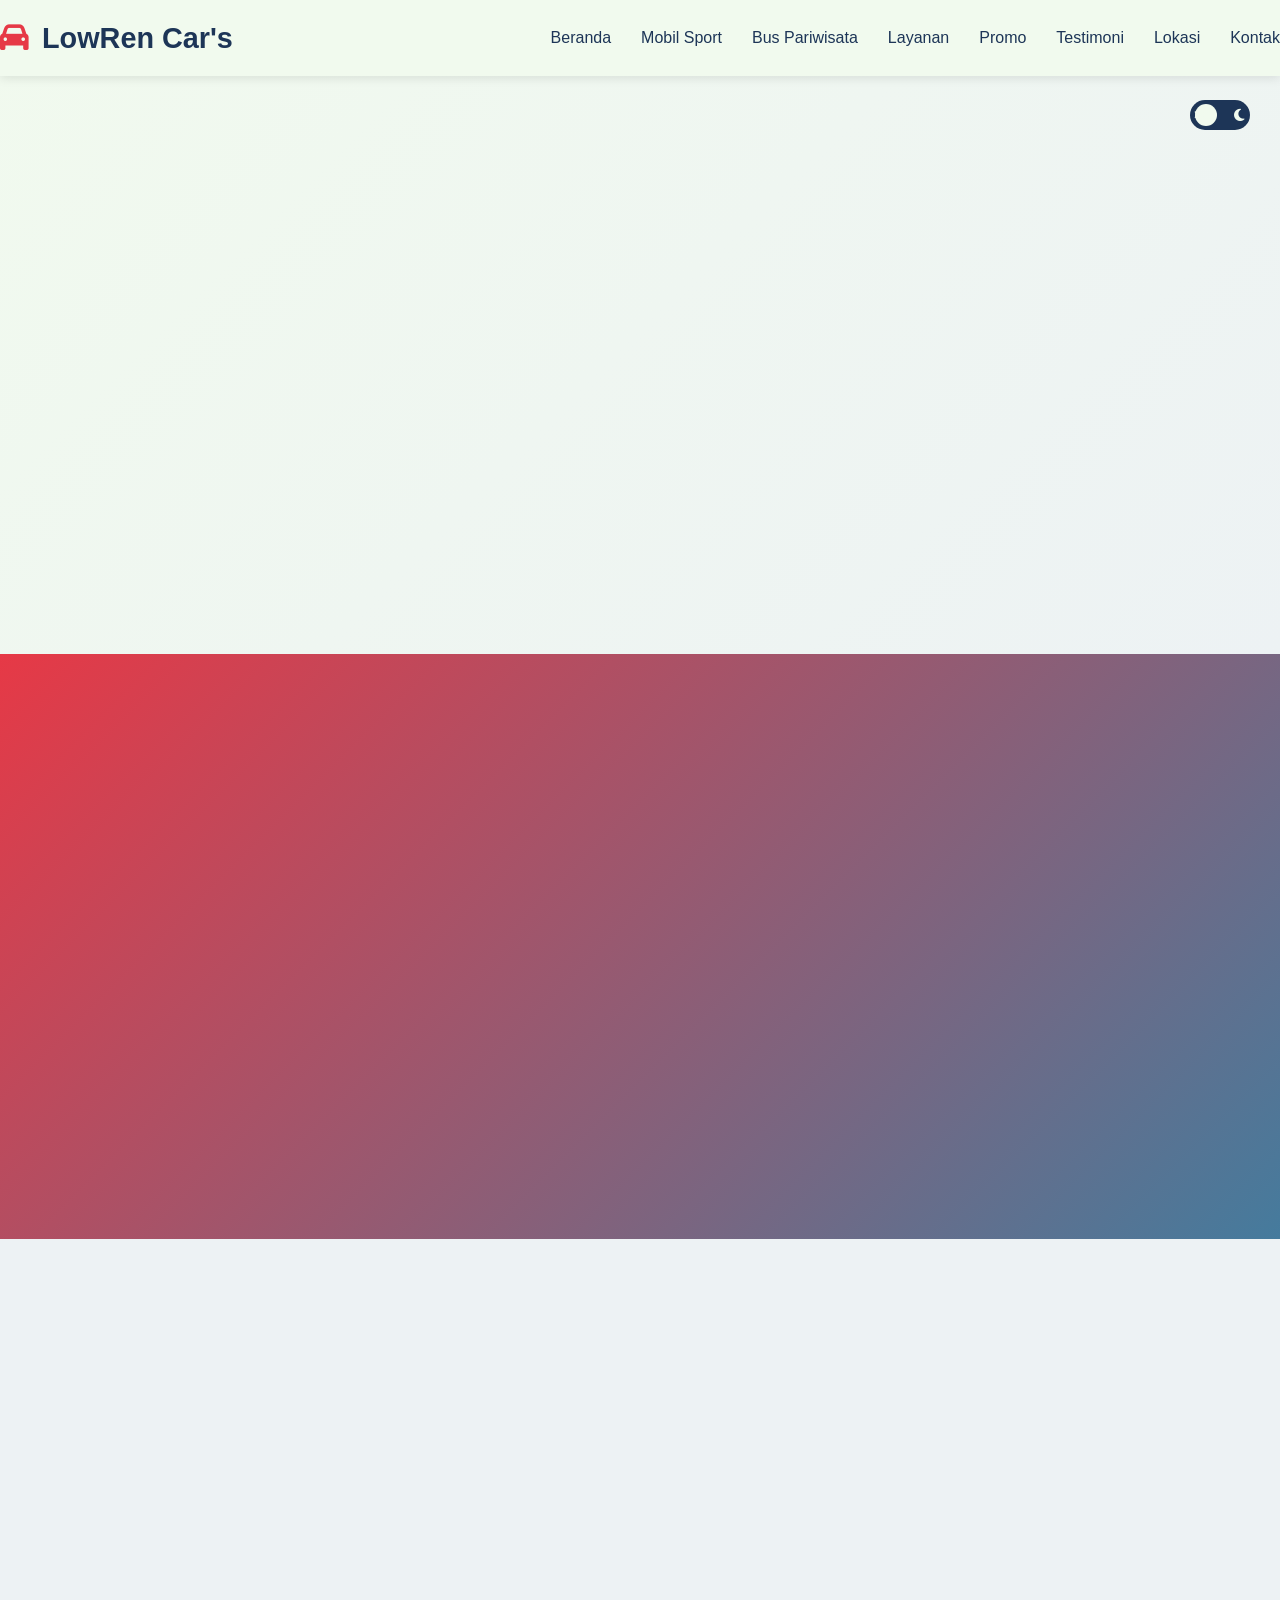
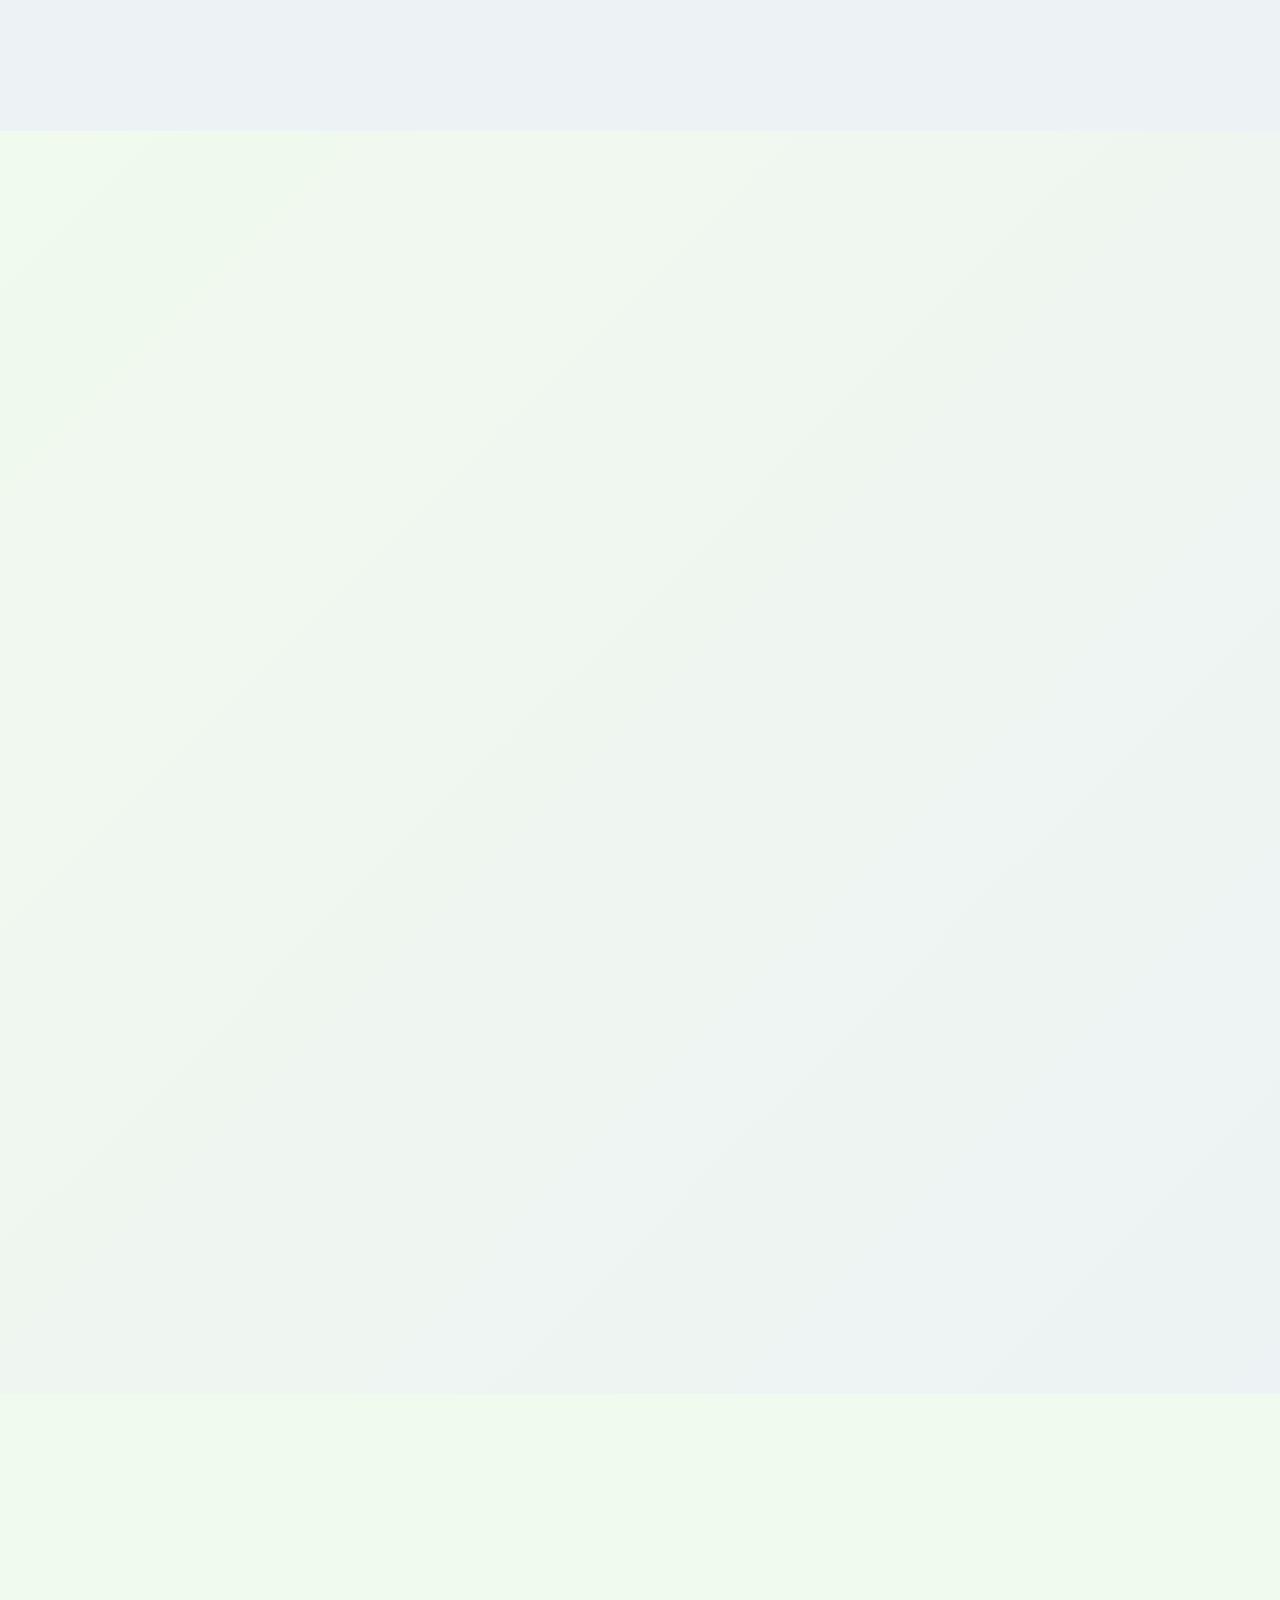
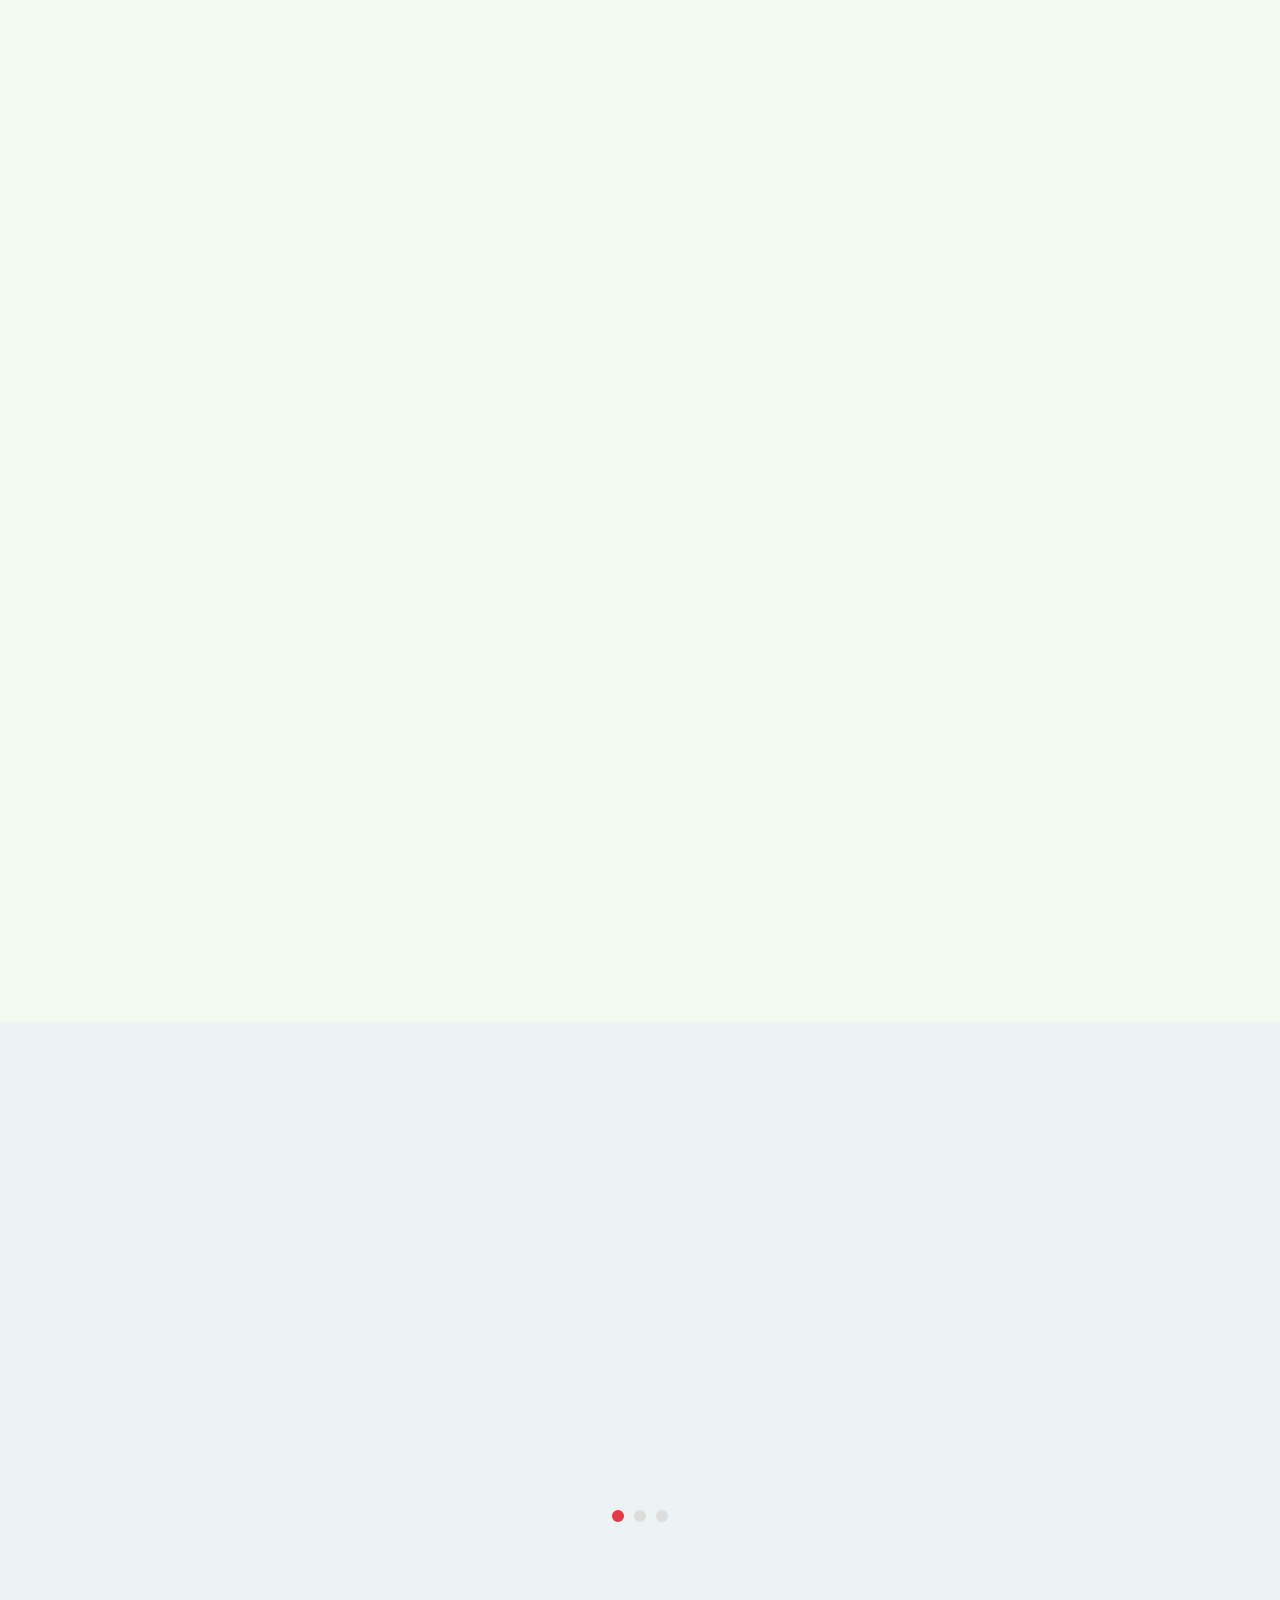
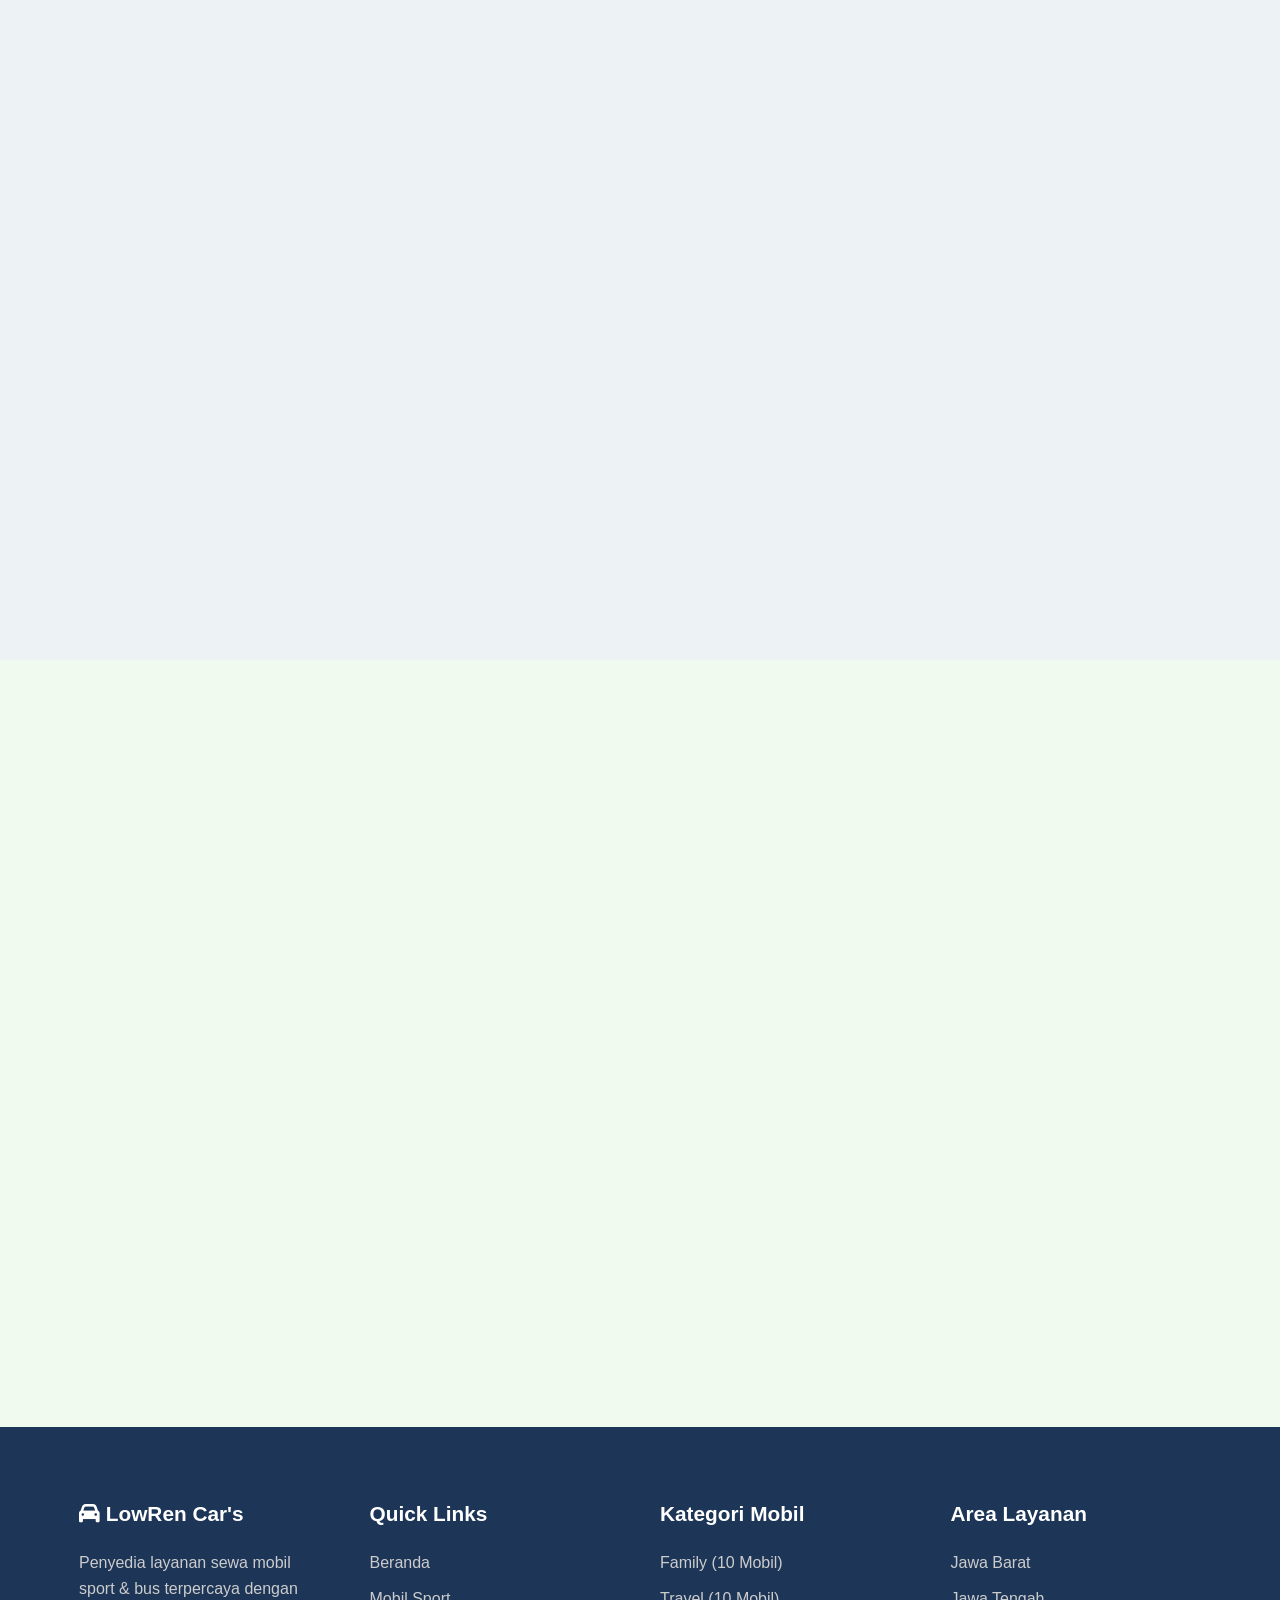
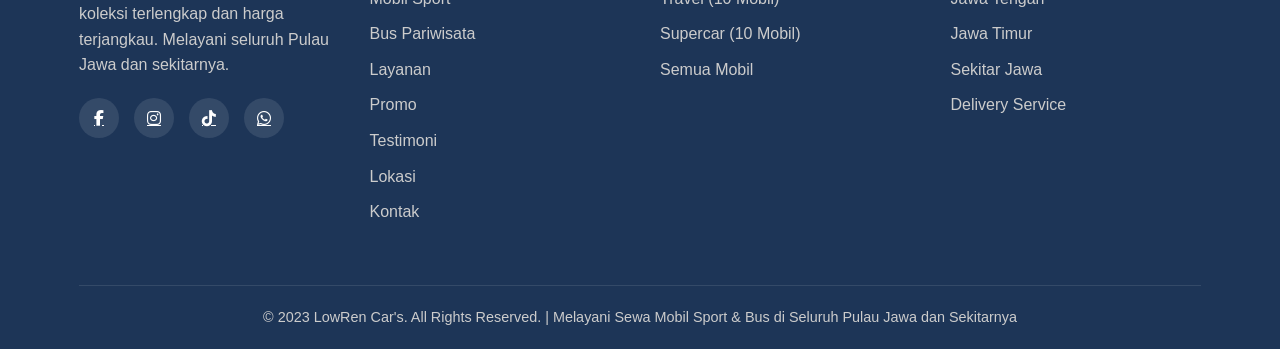
==== commit a1960c4b: "Add files via upload" ====
--- a/index.html
+++ b/index.html
@@ -3,441 +3,742 @@
 <head>
     <meta charset="UTF-8">
     <meta name="viewport" content="width=device-width, initial-scale=1.0">
-    <title>Admin Dashboard - LowRen Car's</title>
+    <title>LowRen Car's - Sewa Mobil Sport & Bus Terpercaya</title>
     <link rel="stylesheet" href="style.css">
     <link href="https://fonts.googleapis.com/css2?family=Poppins:wght@300;400;500;600;700&display=swap" rel="stylesheet">
     <link rel="stylesheet" href="https://cdnjs.cloudflare.com/ajax/libs/font-awesome/6.4.0/css/all.min.css">
-    <link href="https://cdnjs.cloudflare.com/ajax/libs/Chart.js/3.9.1/chart.min.css" rel="stylesheet">
+    <link href="https://unpkg.com/aos@2.3.1/dist/aos.css" rel="stylesheet">
     <!-- Firebase SDK -->
 <script src="https://www.gstatic.com/firebasejs/9.22.0/firebase-app-compat.js"></script>
 <script src="https://www.gstatic.com/firebasejs/9.22.0/firebase-firestore-compat.js"></script>
 <script src="https://www.gstatic.com/firebasejs/9.22.0/firebase-auth-compat.js"></script>
 <script src="https://www.gstatic.com/firebasejs/9.22.0/firebase-storage-compat.js"></script>
 
-<!-- Firebase Config (sama dengan website utama) -->
-<script src="../firebase-config.js"></script>
-
-<!-- Admin Service -->
-<script src="admin-service.js"></script>
-
-<!-- Script utama admin -->
-<script src="script.js"></script>
-    <style>
-        .login-overlay {
-            position: fixed;
-            top: 0;
-            left: 0;
-            width: 100%;
-            height: 100%;
-            background: rgba(0,0,0,0.8);
-            display: flex;
-            justify-content: center;
-            align-items: center;
-            z-index: 9999;
-        }
-        
-        .login-form {
-            background: white;
-            padding: 40px;
-            border-radius: 15px;
-            box-shadow: 0 20px 60px rgba(0,0,0,0.3);
-            text-align: center;
-            min-width: 400px;
-        }
-        
-        .login-form h2 {
-            color: #1d3557;
-            margin-bottom: 10px;
-        }
-        
-        .login-form p {
-            color: #718096;
-            margin-bottom: 30px;
-        }
-        
-        .login-form input {
-            width: 100%;
-            padding: 15px;
-            margin-bottom: 20px;
-            border: 2px solid #e2e8f0;
-            border-radius: 8px;
-            font-size: 16px;
-            transition: border-color 0.3s ease;
-        }
-        
-        .login-form input:focus {
-            outline: none;
-            border-color: #e63946;
-        }
-        
-        .login-btn {
-            width: 100%;
-            padding: 15px;
-            background: #e63946;
-            color: white;
-            border: none;
-            border-radius: 8px;
-            font-size: 16px;
-            font-weight: 600;
-            cursor: pointer;
-            transition: background 0.3s ease;
-        }
-        
-        .login-btn:hover {
-            background: #c1121f;
-        }
-        
-        .error-message {
-            color: #e53e3e;
-            margin-top: 10px;
-            display: none;
-        }
-        
-        .back-link {
-            display: block;
-            margin-top: 20px;
-            color: #718096;
-            text-decoration: none;
-        }
-        
-        .back-link:hover {
-            color: #e63946;
-        }
-    </style>
+<!-- Firebase Config -->
+<script src="firebase-config.js"></script>
 </head>
-<body>
-    <!-- Login Overlay -->
-    <div id="loginOverlay" class="login-overlay">
-        <div class="login-form">
-            <i class="fas fa-car" style="font-size: 3rem; color: #e63946; margin-bottom: 20px;"></i>
-            <h2>Admin Login</h2>
-            <p>Masukkan password untuk mengakses panel admin</p>
-            <input type="password" id="adminPassword" placeholder="Masukkan password admin">
-            <button class="login-btn" onclick="checkPassword()">Masuk</button>
-            <div id="errorMessage" class="error-message">Password salah! Coba lagi.</div>
-            <a href="../index.html" class="back-link">
-                <i class="fas fa-arrow-left"></i> Kembali ke Website
-            </a>
-        </div>
+<body class="light-mode">
+    <!-- Scroll to Top Button -->
+    <button id="scrollToTop" class="scroll-top">
+        <i class="fas fa-chevron-up"></i>
+    </button>
+
+    <!-- Dark/Light Mode Toggle -->
+    <div class="theme-toggle">
+        <input type="checkbox" id="theme-switch" class="theme-switch">
+        <label for="theme-switch" class="theme-label">
+            <i class="fas fa-sun"></i>
+            <i class="fas fa-moon"></i>
+            <span class="theme-ball"></span>
+        </label>
     </div>
 
-    <!-- Admin Dashboard Content (Awalnya tersembunyi) -->
-    <div id="adminContent" style="display: none;">
-        <!-- Admin Header -->
-        <header class="admin-header">
-            <div class="admin-nav">
-                <div class="admin-logo">
-                    <h1><i class="fas fa-car"></i> LowRen Car's Admin</h1>
-                </div>
-                <div class="admin-user">
-                    <span>Admin User</span>
-                    <div class="user-dropdown">
-                        <img src="https://randomuser.me/api/portraits/men/75.jpg" alt="Admin">
-                        <div class="dropdown-content">
-                            <a href="#" onclick="logout()"><i class="fas fa-sign-out-alt"></i> Logout</a>
-                        </div>
-                    </div>
-                </div>
-            </div>
-        </header>
-
-        <!-- Admin Sidebar -->
-        <aside class="admin-sidebar">
-            <nav class="sidebar-nav">
-                <ul>
-                    <li class="nav-item active">
-                        <a href="#dashboard" class="nav-link">
-                            <i class="fas fa-tachometer-alt"></i>
-                            <span>Dashboard</span>
-                        </a>
-                    </li>
-                    <li class="nav-item">
-                        <a href="#vehicles" class="nav-link">
-                            <i class="fas fa-car"></i>
-                            <span>Kelola Mobil</span>
-                        </a>
-                    </li>
-                    <li class="nav-item">
-                        <a href="#bookings" class="nav-link">
-                            <i class="fas fa-calendar-check"></i>
-                            <span>Pemesanan</span>
-                        </a>
-                    </li>
-                    <li class="nav-item">
-                        <a href="#customers" class="nav-link">
-                            <i class="fas fa-users"></i>
-                            <span>Pelanggan</span>
-                        </a>
-                    </li>
-                    <li class="nav-item">
-                        <a href="#reviews" class="nav-link">
-                            <i class="fas fa-star"></i>
-                            <span>Review</span>
-                        </a>
-                    </li>
-                    <li class="nav-item">
-                        <a href="#promotions" class="nav-link">
-                            <i class="fas fa-tag"></i>
-                            <span>Promo & Diskon</span>
-                        </a>
-                    </li>
+    <!-- Header & Navigation -->
+    <header>
+        <nav class="navbar">
+            <div class="nav-container">
+                <div class="nav-logo">
+                    <h2><i class="fas fa-car"></i> LowRen Car's</h2>
+                </div>
+                <ul class="nav-menu">
+                    <li class="nav-item"><a href="#home" class="nav-link">Beranda</a></li>
+                    <li class="nav-item"><a href="#cars" class="nav-link">Mobil Sport</a></li>
+                    <li class="nav-item"><a href="#buses" class="nav-link">Bus Pariwisata</a></li>
+                    <li class="nav-item"><a href="#services" class="nav-link">Layanan</a></li>
+                    <li class="nav-item"><a href="#promo" class="nav-link">Promo</a></li>
+                    <li class="nav-item"><a href="#testimonials" class="nav-link">Testimoni</a></li>
+                    <li class="nav-item"><a href="#locations" class="nav-link">Lokasi</a></li>
+                    <li class="nav-item"><a href="#contact" class="nav-link">Kontak</a></li>
                 </ul>
-            </nav>
-        </aside>
-
-        <!-- Main Content -->
-        <main class="admin-main">
-            <!-- Dashboard Section -->
-            <section id="dashboard" class="content-section active">
-                <div class="section-header">
-                    <h2>Dashboard Overview</h2>
-                    <div class="breadcrumb">
-                        <span>Admin</span> / <span>Dashboard</span>
-                    </div>
-                </div>
-
-                <!-- Stats Cards -->
-                <div class="stats-grid">
-                    <div class="stat-card">
-                        <div class="stat-icon">
-                            <i class="fas fa-car"></i>
-                        </div>
-                        <div class="stat-info">
-                            <h3>48</h3>
-                            <p>Total Kendaraan</p>
-                        </div>
-                        <div class="stat-trend up">
-                            <i class="fas fa-arrow-up"></i>
-                            12%
-                        </div>
-                    </div>
-
-                    <div class="stat-card">
-                        <div class="stat-icon">
-                            <i class="fas fa-calendar-check"></i>
-                        </div>
-                        <div class="stat-info">
-                            <h3>156</h3>
-                            <p>Pemesanan Aktif</p>
-                        </div>
-                        <div class="stat-trend up">
-                            <i class="fas fa-arrow-up"></i>
-                            8%
-                        </div>
-                    </div>
-
-                    <div class="stat-card">
-                        <div class="stat-icon">
-                            <i class="fas fa-users"></i>
-                        </div>
-                        <div class="stat-info">
-                            <h3>1,247</h3>
-                            <p>Total Pelanggan</p>
-                        </div>
-                        <div class="stat-trend up">
-                            <i class="fas fa-arrow-up"></i>
-                            15%
-                        </div>
-                    </div>
-
-                    <div class="stat-card">
-                        <div class="stat-icon">
-                            <i class="fas fa-dollar-sign"></i>
-                        </div>
-                        <div class="stat-info">
-                            <h3>Rp 248Jt</h3>
-                            <p>Pendapatan Bulan Ini</p>
-                        </div>
-                        <div class="stat-trend up">
-                            <i class="fas fa-arrow-up"></i>
-                            22%
-                        </div>
-                    </div>
-                </div>
-
-                <!-- Recent Activity -->
-                <div class="activity-section">
-                    <div class="section-header">
-                        <h3>Aktivitas Terbaru</h3>
-                        <button class="btn-primary">Lihat Semua</button>
-                    </div>
-                    <div class="activity-list">
-                        <div class="activity-item">
-                            <div class="activity-icon success">
-                                <i class="fas fa-calendar-plus"></i>
+                <div class="hamburger">
+                    <span class="bar"></span>
+                    <span class="bar"></span>
+                    <span class="bar"></span>
+                </div>
+            </div>
+        </nav>
+    </header>
+
+    <!-- Hero Section -->
+    <section id="home" class="hero">
+        <div class="hero-container">
+            <div class="hero-content" data-aos="fade-right">
+                <h1>Sewa Mobil Sport & Bus Terpercaya & Terjangkau</h1>
+                <p>Dapatkan kendaraan berkualitas dengan harga terbaik untuk perjalanan Anda. Proses mudah, cepat, dan terpercaya.</p>
+                <div class="hero-buttons">
+                    <a href="#cars" class="btn-primary">Sewa Mobil Sport</a>
+                    <a href="#buses" class="btn-secondary">Sewa Bus</a>
+                </div>
+                <div class="hero-stats">
+                    <div class="stat">
+                        <h3>30+</h3>
+                        <p>Mobil Sport</p>
+                    </div>
+                    <div class="stat">
+                        <h3>18+</h3>
+                        <p>Bus Pariwisata</p>
+                    </div>
+                    <div class="stat">
+                        <h3>1000+</h3>
+                        <p>Pelanggan</p>
+                    </div>
+                    <div class="stat">
+                        <h3>25+</h3>
+                        <p>Testimoni</p>
+                    </div>
+                </div>
+            </div>
+            <div class="hero-image" data-aos="fade-left">
+                <img src="https://images.unsplash.com/photo-1503376780353-7e6692767b70?ixlib=rb-4.0.3&ixid=M3wxMjA3fDB8MHxwaG90by1wYWdlfHx8fGVufDB8fHx8fA%3D%3D&auto=format&fit=crop&w=1470&q=80" alt="Mobil Sport">
+            </div>
+        </div>
+    </section>
+
+    <!-- Promo & Diskon Section -->
+    <section id="promo" class="promo">
+        <div class="container">
+            <h2 class="section-title" data-aos="fade-up">Promo & Diskon Spesial</h2>
+            <p class="section-subtitle" data-aos="fade-up">Dapatkan penawaran terbaik untuk penyewaan kendaraan</p>
+            
+            <div class="promo-grid">
+                <div class="promo-card" data-aos="zoom-in" data-aos-delay="100">
+                    <div class="promo-badge">HOT</div>
+                    <div class="promo-content">
+                        <h3>Weekend Special</h3>
+                        <p>Diskon 20% untuk penyewaan di akhir pekan</p>
+                        <div class="promo-code">
+                            <span>Kode: WEEKEND20</span>
+                            <button class="btn-copy" data-code="WEEKEND20">Salin</button>
+                        </div>
+                        <div class="promo-valid">Berlaku hingga: 31 Des 2023</div>
+                    </div>
+                </div>
+                
+                <div class="promo-card" data-aos="zoom-in" data-aos-delay="200">
+                    <div class="promo-badge">NEW</div>
+                    <div class="promo-content">
+                        <h3>First Time User</h3>
+                        <p>Diskon 15% untuk pelanggan pertama</p>
+                        <div class="promo-code">
+                            <span>Kode: NEWUSER15</span>
+                            <button class="btn-copy" data-code="NEWUSER15">Salin</button>
+                        </div>
+                        <div class="promo-valid">Berlaku hingga: 30 Nov 2023</div>
+                    </div>
+                </div>
+                
+                <div class="promo-card" data-aos="zoom-in" data-aos-delay="300">
+                    <div class="promo-badge">LONG</div>
+                    <div class="promo-content">
+                        <h3>Long Term Rental</h3>
+                        <p>Diskon 25% untuk sewa 7+ hari</p>
+                        <div class="promo-code">
+                            <span>Kode: LONGTERM25</span>
+                            <button class="btn-copy" data-code="LONGTERM25">Salin</button>
+                        </div>
+                        <div class="promo-valid">Berlaku hingga: 31 Des 2023</div>
+                    </div>
+                </div>
+            </div>
+        </div>
+    </section>
+
+    <!-- Cars Section -->
+    <section id="cars" class="cars">
+        <div class="container">
+            <h2 class="section-title" data-aos="fade-up">Koleksi Mobil Sport Kami</h2>
+            <p class="section-subtitle" data-aos="fade-up">Pilih mobil sport impian Anda untuk disewa - Total 30 unit tersedia</p>
+            
+            <div class="filter-buttons" data-aos="fade-up">
+                <button class="filter-btn active" data-filter="all">Semua</button>
+                <button class="filter-btn" data-filter="family">Family (10 Mobil)</button>
+                <button class="filter-btn" data-filter="travel">Travel (10 Mobil)</button>
+                <button class="filter-btn" data-filter="supercar">Supercar (10 Mobil)</button>
+            </div>
+            
+            <!-- Recommended Cars -->
+            <div class="recommended-section" data-aos="fade-up">
+                <h3 class="recommended-title">
+                    <i class="fas fa-fire"></i>
+                    Rekomendasi Untuk Anda
+                </h3>
+                <div class="recommended-cars" id="recommended-cars">
+                    <!-- Recommended cars will be loaded by JavaScript -->
+                </div>
+            </div>
+            
+            <div class="cars-grid" id="cars-container" data-aos="fade-up">
+                <!-- Cars will be loaded by JavaScript -->
+            </div>
+        </div>
+    </section>
+
+    <!-- Buses Section -->
+    <section id="buses" class="buses">
+        <div class="container">
+            <h2 class="section-title" data-aos="fade-up">Layanan Bus Pariwisata</h2>
+            <p class="section-subtitle" data-aos="fade-up">Tersedia berbagai jenis bus untuk kebutuhan perjalanan kelompok</p>
+            
+            <div class="buses-grid">
+                <div class="bus-card" data-aos="flip-left" data-aos-delay="100">
+                    <div class="bus-badge">5 Unit</div>
+                    <div class="bus-image">
+                        <img src="https://images.unsplash.com/photo-1544620347-c4fd4a3d5957?ixlib=rb-4.0.3&ixid=M3wxMjA3fDB8MHxwaG90by1wYWdlfHx8fGVufDB8fHx8fA%3D%3D&auto=format&fit=crop&w=1169&q=80" alt="Bus Kecil">
+                    </div>
+                    <div class="bus-details">
+                        <h3>Bus Kecil</h3>
+                        <div class="bus-specs">
+                            <span><i class="fas fa-users"></i> 15-20 Seat</span>
+                            <span><i class="fas fa-snowflake"></i> AC</span>
+                            <span><i class="fas fa-tv"></i> LCD</span>
+                        </div>
+                        <div class="bus-price">
+                            <span class="price">Rp 1.200.000/hari</span>
+                            <button class="btn-primary select-bus" data-type="small">Pilih</button>
+                        </div>
+                    </div>
+                </div>
+                
+                <div class="bus-card" data-aos="flip-left" data-aos-delay="200">
+                    <div class="bus-badge">3 Unit</div>
+                    <div class="bus-image">
+                        <img src="https://images.unsplash.com/photo-1544620347-c4fd4a3d5957?ixlib=rb-4.0.3&ixid=M3wxMjA3fDB8MHxwaG90by1wYWdlfHx8fGVufDB8fHx8fA%3D%3D&auto=format&fit=crop&w=1169&q=80" alt="Bus Medium">
+                    </div>
+                    <div class="bus-details">
+                        <h3>Bus Medium</h3>
+                        <div class="bus-specs">
+                            <span><i class="fas fa-users"></i> 25-30 Seat</span>
+                            <span><i class="fas fa-snowflake"></i> AC</span>
+                            <span><i class="fas fa-tv"></i> LCD + Karaoke</span>
+                        </div>
+                        <div class="bus-price">
+                            <span class="price">Rp 1.800.000/hari</span>
+                            <button class="btn-primary select-bus" data-type="medium">Pilih</button>
+                        </div>
+                    </div>
+                </div>
+                
+                <div class="bus-card" data-aos="flip-left" data-aos-delay="300">
+                    <div class="bus-badge">7 Unit</div>
+                    <div class="bus-image">
+                        <img src="https://images.unsplash.com/photo-1544620347-c4fd4a3d5957?ixlib=rb-4.0.3&ixid=M3wxMjA3fDB8MHxwaG90by1wYWdlfHx8fGVufDB8fHx8fA%3D%3D&auto=format&fit=crop&w=1169&q=80" alt="Bus Besar">
+                    </div>
+                    <div class="bus-details">
+                        <h3>Bus Besar</h3>
+                        <div class="bus-specs">
+                            <span><i class="fas fa-users"></i> 40-45 Seat</span>
+                            <span><i class="fas fa-snowflake"></i> AC Double</span>
+                            <span><i class="fas fa-tv"></i> Full Entertainment</span>
+                        </div>
+                        <div class="bus-price">
+                            <span class="price">Rp 2.500.000/hari</span>
+                            <button class="btn-primary select-bus" data-type="large">Pilih</button>
+                        </div>
+                    </div>
+                </div>
+                
+                <div class="bus-card" data-aos="flip-left" data-aos-delay="400">
+                    <div class="bus-badge">3 Unit</div>
+                    <div class="bus-image">
+                        <img src="https://images.unsplash.com/photo-1544620347-c4fd4a3d5957?ixlib=rb-4.0.3&ixid=M3wxMjA3fDB8MHxwaG90by1wYWdlfHx8fGVufDB8fHx8fA%3D%3D&auto=format&fit=crop&w=1169&q=80" alt="Sleeper Bus">
+                    </div>
+                    <div class="bus-details">
+                        <h3>Sleeper Bus VVIP</h3>
+                        <div class="bus-specs">
+                            <span><i class="fas fa-bed"></i> 20 Sleeper Seat</span>
+                            <span><i class="fas fa-snowflake"></i> AC Premium</span>
+                            <span><i class="fas fa-wifi"></i> WiFi + Toilet</span>
+                        </div>
+                        <div class="bus-price">
+                            <span class="price">Rp 4.000.000/hari</span>
+                            <button class="btn-primary select-bus" data-type="sleeper">Pilih</button>
+                        </div>
+                    </div>
+                </div>
+            </div>
+        </div>
+    </section>
+
+    <!-- Booking Section -->
+    <section id="booking" class="booking">
+        <div class="container">
+            <h2 class="section-title" data-aos="fade-up">Booking Instan</h2>
+            <p class="section-subtitle" data-aos="fade-up">Proses kendaraan hanya dalam 3 menit - Langsung terhubung ke WhatsApp</p>
+            
+            <div class="booking-form" data-aos="zoom-in">
+                <div class="form-group">
+                    <label for="vehicle-type">Jenis Kendaraan</label>
+                    <select id="vehicle-type">
+                        <option value="">-- Pilih Jenis --</option>
+                        <option value="car">Mobil Sport</option>
+                        <option value="bus-small">Bus Kecil (15-20 Seat)</option>
+                        <option value="bus-medium">Bus Medium (25-30 Seat)</option>
+                        <option value="bus-large">Bus Besar (40-45 Seat)</option>
+                        <option value="bus-sleeper">Sleeper Bus VVIP</option>
+                    </select>
+                </div>
+
+                <div class="form-group" id="car-select-group">
+                    <label for="car-select">Pilih Mobil</label>
+                    <select id="car-select">
+                        <option value="">-- Pilih Mobil --</option>
+                    </select>
+                </div>
+                
+                <div class="form-row">
+                    <div class="form-group">
+                        <label for="pickup-date">Tanggal Pengambilan</label>
+                        <input type="date" id="pickup-date">
+                    </div>
+                    
+                    <div class="form-group">
+                        <label for="return-date">Tanggal Pengembalian</label>
+                        <input type="date" id="return-date">
+                    </div>
+                </div>
+                
+                <div class="form-row">
+                    <div class="form-group">
+                        <label for="pickup-location">Lokasi Pengambilan</label>
+                        <select id="pickup-location">
+                            <optgroup label="Jawa Barat">
+                                <option value="jakarta">Jakarta</option>
+                                <option value="bandung">Bandung</option>
+                                <option value="bogor">Bogor</option>
+                                <option value="depok">Depok</option>
+                                <option value="bekasi">Bekasi</option>
+                            </optgroup>
+                            <optgroup label="Jawa Tengah">
+                                <option value="semarang">Semarang</option>
+                                <option value="solo">Solo</option>
+                                <option value="yogyakarta">Yogyakarta</option>
+                                <option value="magelang">Magelang</option>
+                                <option value="pekalongan">Pekalongan</option>
+                            </optgroup>
+                            <optgroup label="Jawa Timur">
+                                <option value="surabaya">Surabaya</option>
+                                <option value="malang">Malang</option>
+                                <option value="sidoarjo">Sidoarjo</option>
+                                <option value="kediri">Kediri</option>
+                                <option value="jember">Jember</option>
+                            </optgroup>
+                            <optgroup label="Lainnya">
+                                <option value="bali">Bali</option>
+                                <option value="lombok">Lombok</option>
+                                <option value="medan">Medan</option>
+                                <option value="palembang">Palembang</option>
+                                <option value="makassar">Makassar</option>
+                            </optgroup>
+                        </select>
+                    </div>
+                    
+                    <div class="form-group">
+                        <label for="customer-name">Nama Lengkap</label>
+                        <input type="text" id="customer-name" placeholder="Masukkan nama lengkap">
+                    </div>
+                </div>
+                
+                <div class="form-row">
+                    <div class="form-group">
+                        <label for="customer-phone">Nomor WhatsApp</label>
+                        <input type="tel" id="customer-phone" placeholder="Contoh: 085136236798">
+                    </div>
+                    
+                    <div class="form-group">
+                        <label for="rental-days">Lama Sewa (hari)</label>
+                        <input type="number" id="rental-days" min="1" value="1">
+                    </div>
+                </div>
+
+                <div class="form-group">
+                    <label for="promo-code">Kode Promo (Opsional)</label>
+                    <div class="promo-input-group">
+                        <input type="text" id="promo-code" placeholder="Masukkan kode promo">
+                        <button type="button" id="apply-promo" class="btn-secondary">Gunakan</button>
+                    </div>
+                    <div id="promo-message" class="promo-message"></div>
+                </div>
+                
+                <button id="calculate-price" class="btn-primary">Hitung Harga</button>
+                
+                <div id="price-result" class="price-result">
+                    <!-- Price will be displayed here -->
+                </div>
+                
+                <button id="confirm-booking" class="btn-primary" disabled>
+                    <i class="fab fa-whatsapp"></i> Booking via WhatsApp
+                </button>
+            </div>
+
+            <!-- Map Section -->
+            <div class="map-section" data-aos="fade-up">
+                <h3>Lokasi Kantor Kami</h3>
+                <div class="map-container">
+                    <div class="map-placeholder">
+                        <i class="fas fa-map-marked-alt"></i>
+                        <p>Peta Lokasi Kantor Pusat</p>
+                        <span>Jl. Sudirman No. 123, Jakarta Pusat</span>
+                    </div>
+                </div>
+            </div>
+        </div>
+    </section>
+
+    <!-- Services Section -->
+    <section id="services" class="services">
+        <div class="container">
+            <h2 class="section-title" data-aos="fade-up">Layanan Kami</h2>
+            <p class="section-subtitle" data-aos="fade-up">Kami memberikan pengalaman terbaik untuk penyewaan kendaraan</p>
+            
+            <div class="services-grid">
+                <div class="service-card" data-aos="flip-up" data-aos-delay="100">
+                    <div class="service-icon">
+                        <i class="fas fa-shield-alt"></i>
+                    </div>
+                    <h3>Asuransi Lengkap</h3>
+                    <p>Semua kendaraan dilengkapi dengan asuransi komprehensif untuk keamanan perjalanan Anda.</p>
+                </div>
+                
+                <div class="service-card" data-aos="flip-up" data-aos-delay="200">
+                    <div class="service-icon">
+                        <i class="fas fa-concierge-bell"></i>
+                    </div>
+                    <h3>Layanan 24/7</h3>
+                    <p>Tim support kami siap membantu Anda kapan saja, 24 jam sehari, 7 hari seminggu.</p>
+                </div>
+                
+                <div class="service-card" data-aos="flip-up" data-aos-delay="300">
+                    <div class="service-icon">
+                        <i class="fas fa-tachometer-alt"></i>
+                    </div>
+                    <h3>Kondisi Prima</h3>
+                    <p>Semua kendaraan dalam kondisi terbaik dengan perawatan rutin dan pemeriksaan berkala.</p>
+                </div>
+                
+                <div class="service-card" data-aos="flip-up" data-aos-delay="400">
+                    <div class="service-icon">
+                        <i class="fas fa-map-marked-alt"></i>
+                    </div>
+                    <h3>Delivery Service</h3>
+                    <p>Kami antar kendaraan ke lokasi Anda di seluruh Pulau Jawa dan sekitarnya.</p>
+                </div>
+            </div>
+        </div>
+    </section>
+
+    <!-- Locations Section -->
+    <section id="locations" class="locations">
+        <div class="container">
+            <h2 class="section-title" data-aos="fade-up">Layanan di Seluruh Pulau Jawa</h2>
+            <p class="section-subtitle" data-aos="fade-up">Kami melayani penyewaan kendaraan di berbagai wilayah di Jawa</p>
+            
+            <div class="locations-grid">
+                <div class="location-card" data-aos="zoom-in" data-aos-delay="100">
+                    <div class="location-icon">
+                        <i class="fas fa-map"></i>
+                    </div>
+                    <h3>Jawa Barat</h3>
+                    <p>5 lokasi strategis di wilayah Jawa Barat</p>
+                    <span class="car-count">12+ Mobil Tersedia</span>
+                </div>
+                
+                <div class="location-card" data-aos="zoom-in" data-aos-delay="200">
+                    <div class="location-icon">
+                        <i class="fas fa-map"></i>
+                    </div>
+                    <h3>Jawa Tengah</h3>
+                    <p>5 lokasi strategis di wilayah Jawa Tengah</p>
+                    <span class="car-count">10+ Mobil Tersedia</span>
+                </div>
+                
+                <div class="location-card" data-aos="zoom-in" data-aos-delay="300">
+                    <div class="location-icon">
+                        <i class="fas fa-map"></i>
+                    </div>
+                    <h3>Jawa Timur</h3>
+                    <p>5 lokasi strategis di wilayah Jawa Timur</p>
+                    <span class="car-count">12+ Mobil Tersedia</span>
+                </div>
+                
+                <div class="location-card" data-aos="zoom-in" data-aos-delay="400">
+                    <div class="location-icon">
+                        <i class="fas fa-map"></i>
+                    </div>
+                    <h3>Area Lainnya</h3>
+                    <p>5 lokasi lainnya di sekitar Jawa</p>
+                    <span class="car-count">8+ Mobil Tersedia</span>
+                </div>
+            </div>
+        </div>
+    </section>
+
+    <!-- Testimonials Section -->
+    <section id="testimonials" class="testimonials">
+        <div class="container">
+            <h2 class="section-title" data-aos="fade-up">Testimoni Pelanggan</h2>
+            <p class="section-subtitle" data-aos="fade-up">Dengan 25+ review dari pelanggan puas di seluruh Jawa</p>
+            
+            <div class="testimonials-slider">
+                <div class="testimonial-card active" data-aos="fade-right">
+                    <div class="testimonial-content">
+                        <div class="rating">
+                            <i class="fas fa-star"></i>
+                            <i class="fas fa-star"></i>
+                            <i class="fas fa-star"></i>
+                            <i class="fas fa-star"></i>
+                            <i class="fas fa-star"></i>
+                        </div>
+                        <p>"Pengalaman menyewa Porsche 911 sangat memuaskan. Mobil dalam kondisi prima dan prosesnya cepat. Akan sewa lagi!"</p>
+                    </div>
+                    <div class="testimonial-author">
+                        <img src="https://randomuser.me/api/portraits/men/32.jpg" alt="Customer">
+                        <div>
+                            <h4>Andi Wijaya</h4>
+                            <span>Jakarta</span>
+                        </div>
+                    </div>
+                </div>
+                
+                <div class="testimonial-card" data-aos="fade-right">
+                    <div class="testimonial-content">
+                        <div class="rating">
+                            <i class="fas fa-star"></i>
+                            <i class="fas fa-star"></i>
+                            <i class="fas fa-star"></i>
+                            <i class="fas fa-star"></i>
+                            <i class="fas fa-star-half-alt"></i>
+                        </div>
+                        <p>"Layanan delivery sangat membantu. Ferrari 488 diantarkan tepat waktu dan sesuai ekspektasi. Recommended!"</p>
+                    </div>
+                    <div class="testimonial-author">
+                        <img src="https://randomuser.me/api/portraits/women/44.jpg" alt="Customer">
+                        <div>
+                            <h4>Sarah Putri</h4>
+                            <span>Bandung</span>
+                        </div>
+                    </div>
+                </div>
+                
+                <div class="testimonial-card" data-aos="fade-right">
+                    <div class="testimonial-content">
+                        <div class="rating">
+                            <i class="fas fa-star"></i>
+                            <i class="fas fa-star"></i>
+                            <i class="fas fa-star"></i>
+                            <i class="fas fa-star"></i>
+                            <i class="fas fa-star"></i>
+                        </div>
+                        <p>"Harga kompetitif dengan kondisi mobil yang sangat baik. Proses booking mudah dan staff sangat membantu."</p>
+                    </div>
+                    <div class="testimonial-author">
+                        <img src="https://randomuser.me/api/portraits/men/76.jpg" alt="Customer">
+                        <div>
+                            <h4>Rizky Pratama</h4>
+                            <span>Surabaya</span>
+                        </div>
+                    </div>
+                </div>
+            </div>
+            
+            <div class="testimonial-dots">
+                <span class="dot active" data-index="0"></span>
+                <span class="dot" data-index="1"></span>
+                <span class="dot" data-index="2"></span>
+            </div>
+            
+            <div class="testimonials-stats" data-aos="fade-up">
+                <div class="testimonial-stat">
+                    <h3>4.8/5</h3>
+                    <p>Rating Average</p>
+                </div>
+                <div class="testimonial-stat">
+                    <h3>25+</h3>
+                    <p>Testimoni</p>
+                </div>
+                <div class="testimonial-stat">
+                    <h3>95%</h3>
+                    <p>Kepuasan Pelanggan</p>
+                </div>
+            </div>
+
+            <!-- Review Form -->
+            <div class="review-form-container" data-aos="fade-up">
+                <h3>Berikan Review Anda</h3>
+                <form id="reviewForm" class="review-form">
+                    <div class="form-group">
+                        <input type="text" id="review-name" placeholder="Nama Anda" required>
+                    </div>
+                    <div class="form-group">
+                        <input type="email" id="review-email" placeholder="Email Anda" required>
+                    </div>
+                    <div class="form-group">
+                        <select id="review-vehicle" required>
+                            <option value="">-- Pilih Kendaraan --</option>
+                        </select>
+                    </div>
+                    <div class="form-group">
+                        <div class="rating-input">
+                            <span>Rating:</span>
+                            <div class="stars">
+                                <i class="far fa-star" data-rating="1"></i>
+                                <i class="far fa-star" data-rating="2"></i>
+                                <i class="far fa-star" data-rating="3"></i>
+                                <i class="far fa-star" data-rating="4"></i>
+                                <i class="far fa-star" data-rating="5"></i>
                             </div>
-                            <div class="activity-content">
-                                <p><strong>Andi Wijaya</strong> memesan <strong>Porsche 911 Carrera</strong></p>
-                                <span>2 menit yang lalu</span>
-                            </div>
-                            <div class="activity-amount">
-                                Rp 7.500.000
-                            </div>
-                        </div>
-
-                        <div class="activity-item">
-                            <div class="activity-icon warning">
-                                <i class="fas fa-star"></i>
-                            </div>
-                            <div class="activity-content">
-                                <p><strong>Sarah Putri</strong> memberikan review 5 bintang</p>
-                                <span>1 jam yang lalu</span>
-                            </div>
-                            <div class="activity-amount">
-                                <i class="fas fa-star text-warning"></i> 5.0
-                            </div>
-                        </div>
-
-                        <div class="activity-item">
-                            <div class="activity-icon primary">
-                                <i class="fas fa-car"></i>
-                            </div>
-                            <div class="activity-content">
-                                <p>Mobil <strong>Ferrari 488 Spider</strong> telah dikembalikan</p>
-                                <span>3 jam yang lalu</span>
-                            </div>
-                            <div class="activity-amount">
-                                Selesai
-                            </div>
-                        </div>
-                    </div>
-                </div>
-            </section>
-
-            <!-- Vehicles Management Section -->
-            <section id="vehicles" class="content-section">
-                <div class="section-header">
-                    <h2>Kelola Mobil</h2>
-                    <div class="header-actions">
-                        <button class="btn-primary" id="addVehicleBtn">
-                            <i class="fas fa-plus"></i> Tambah Mobil
-                        </button>
-                    </div>
-                </div>
-
-                <!-- Vehicles Table -->
-                <div class="table-container">
-                    <table class="data-table">
-                        <thead>
-                            <tr>
-                                <th>Mobil</th>
-                                <th>Kategori</th>
-                                <th>Harga/Hari</th>
-                                <th>Status</th>
-                                <th>Stok</th>
-                                <th>Aksi</th>
-                            </tr>
-                        </thead>
-                        <tbody id="vehiclesTableBody">
-                            <tr>
-                                <td>
-                                    <div style="display: flex; align-items: center;">
-                                        <img src="https://images.unsplash.com/photo-1503376780353-7e6692767b70?ixlib=rb-4.0.3&ixid=M3wxMjA3fDB8MHxwaG90by1wYWdlfHx8fGVufDB8fHx8fA%3D%3D&auto=format&fit=crop&w=1470&q=80" alt="Porsche" style="width: 50px; height: 35px; object-fit: cover; border-radius: 6px; margin-right: 12px;">
-                                        <div>
-                                            <div style="font-weight: 600;">Porsche 911 Carrera</div>
-                                            <div style="font-size: 0.8rem; color: #718096;">3.0L Twin-Turbo</div>
-                                        </div>
-                                    </div>
-                                </td>
-                                <td>Family</td>
-                                <td>Rp 2.500.000</td>
-                                <td><span class="status-badge status-available">Tersedia</span></td>
-                                <td>8 unit</td>
-                                <td>
-                                    <div style="display: flex; gap: 8px;">
-                                        <button class="btn-sm btn-primary">
-                                            <i class="fas fa-edit"></i>
-                                        </button>
-                                        <button class="btn-sm btn-danger">
-                                            <i class="fas fa-trash"></i>
-                                        </button>
-                                    </div>
-                                </td>
-                            </tr>
-                        </tbody>
-                    </table>
-                </div>
-            </section>
-
-            <!-- Bookings Management Section -->
-            <section id="bookings" class="content-section">
-                <div class="section-header">
-                    <h2>Manajemen Pemesanan</h2>
-                </div>
-
-                <!-- Bookings Table -->
-                <div class="table-container">
-                    <table class="data-table">
-                        <thead>
-                            <tr>
-                                <th>ID Booking</th>
-                                <th>Pelanggan</th>
-                                <th>Kendaraan</th>
-                                <th>Tanggal</th>
-                                <th>Total</th>
-                                <th>Status</th>
-                            </tr>
-                        </thead>
-                        <tbody>
-                            <tr>
-                                <td style="font-weight: 600; color: #e63946;">BK001</td>
-                                <td>Andi Wijaya</td>
-                                <td>Porsche 911 Carrera</td>
-                                <td>15-18 Nov 2023</td>
-                                <td style="font-weight: 600;">Rp 7.500.000</td>
-                                <td><span class="status-badge status-available">Aktif</span></td>
-                            </tr>
-                        </tbody>
-                    </table>
-                </div>
-            </section>
-        </main>
-    </div>
-
-    <script src="https://cdnjs.cloudflare.com/ajax/libs/Chart.js/3.9.1/chart.min.js"></script>
+                        </div>
+                    </div>
+                    <div class="form-group">
+                        <textarea id="review-message" placeholder="Pengalaman Anda..." required></textarea>
+                    </div>
+                    <button type="submit" class="btn-primary">Kirim Review</button>
+                </form>
+            </div>
+        </div>
+    </section>
+
+    <!-- Contact Section -->
+    <section id="contact" class="contact">
+        <div class="container">
+            <h2 class="section-title" data-aos="fade-up">Hubungi Kami</h2>
+            <p class="section-subtitle" data-aos="fade-up">Butuh bantuan? Tim kami siap membantu Anda</p>
+            
+            <div class="contact-content">
+                <div class="contact-info" data-aos="fade-right">
+                    <div class="contact-item">
+                        <div class="contact-icon">
+                            <i class="fas fa-map-marker-alt"></i>
+                        </div>
+                        <div>
+                            <h3>Kantor Pusat</h3>
+                            <p>Jl. Sudirman No. 123, Jakarta Pusat</p>
+                        </div>
+                    </div>
+                    
+                    <div class="contact-item">
+                        <div class="contact-icon">
+                            <i class="fas fa-phone-alt"></i>
+                        </div>
+                        <div>
+                            <h3>Telepon</h3>
+                            <p>+62 21 1234 5678</p>
+                        </div>
+                    </div>
+                    
+                    <div class="contact-item">
+                        <div class="contact-icon">
+                            <i class="fab fa-whatsapp"></i>
+                        </div>
+                        <div>
+                            <h3>WhatsApp</h3>
+                            <p>0851 3623 6798</p>
+                        </div>
+                    </div>
+                    
+                    <div class="contact-item">
+                        <div class="contact-icon">
+                            <i class="fas fa-envelope"></i>
+                        </div>
+                        <div>
+                            <h3>Email</h3>
+                            <p>info@lowrencars.com</p>
+                        </div>
+                    </div>
+                    
+                    <div class="contact-item">
+                        <div class="contact-icon">
+                            <i class="fas fa-clock"></i>
+                        </div>
+                        <div>
+                            <h3>Jam Operasional</h3>
+                            <p>24/7 Setiap Hari</p>
+                        </div>
+                    </div>
+                </div>
+                
+                <div class="contact-form" data-aos="fade-left">
+                    <form id="contactForm">
+                        <div class="form-group">
+                            <input type="text" id="name" placeholder="Nama Lengkap" required>
+                        </div>
+                        
+                        <div class="form-group">
+                            <input type="email" id="email" placeholder="Alamat Email" required>
+                        </div>
+                        
+                        <div class="form-group">
+                            <input type="text" id="subject" placeholder="Subjek" required>
+                        </div>
+                        
+                        <div class="form-group">
+                            <textarea id="message" rows="5" placeholder="Pesan Anda" required></textarea>
+                        </div>
+                        
+                        <button type="submit" class="btn-primary">Kirim Pesan</button>
+                    </form>
+                </div>
+            </div>
+        </div>
+    </section>
+
+    <!-- Footer -->
+    <footer>
+        <div class="container">
+            <div class="footer-content">
+                <div class="footer-section">
+                    <h3><i class="fas fa-car"></i> LowRen Car's</h3>
+                    <p>Penyedia layanan sewa mobil sport & bus terpercaya dengan koleksi terlengkap dan harga terjangkau. Melayani seluruh Pulau Jawa dan sekitarnya.</p>
+                    <div class="social-links">
+                        <a href="#"><i class="fab fa-facebook-f"></i></a>
+                        <a href="#"><i class="fab fa-instagram"></i></a>
+                        <a href="#"><i class="fab fa-tiktok"></i></a>
+                        <a href="#"><i class="fab fa-whatsapp"></i></a>
+                    </div>
+                </div>
+                
+                <div class="footer-section">
+                    <h3>Quick Links</h3>
+                    <ul>
+                        <li><a href="#home">Beranda</a></li>
+                        <li><a href="#cars">Mobil Sport</a></li>
+                        <li><a href="#buses">Bus Pariwisata</a></li>
+                        <li><a href="#services">Layanan</a></li>
+                        <li><a href="#promo">Promo</a></li>
+                        <li><a href="#testimonials">Testimoni</a></li>
+                        <li><a href="#locations">Lokasi</a></li>
+                        <li><a href="#contact">Kontak</a></li>
+                    </ul>
+                </div>
+                
+                <div class="footer-section">
+                    <h3>Kategori Mobil</h3>
+                    <ul>
+                        <li><a href="#" data-filter="family">Family (10 Mobil)</a></li>
+                        <li><a href="#" data-filter="travel">Travel (10 Mobil)</a></li>
+                        <li><a href="#" data-filter="supercar">Supercar (10 Mobil)</a></li>
+                        <li><a href="#" data-filter="all">Semua Mobil</a></li>
+                    </ul>
+                </div>
+                
+                <div class="footer-section">
+                    <h3>Area Layanan</h3>
+                    <ul>
+                        <li><a href="#">Jawa Barat</a></li>
+                        <li><a href="#">Jawa Tengah</a></li>
+                        <li><a href="#">Jawa Timur</a></li>
+                        <li><a href="#">Sekitar Jawa</a></li>
+                        <li><a href="#">Delivery Service</a></li>
+                    </ul>
+                </div>
+            </div>
+            
+            <div class="footer-bottom">
+                <p>&copy; 2023 LowRen Car's. All Rights Reserved. | Melayani Sewa Mobil Sport & Bus di Seluruh Pulau Jawa dan Sekitarnya</p>
+            </div>
+        </div>
+    </footer>
+
+    <script src="https://unpkg.com/aos@2.3.1/dist/aos.js"></script>
     <script src="script.js"></script>
-    <script>
-        // Password protection
-        function checkPassword() {
-            const password = document.getElementById('adminPassword').value;
-            const errorMessage = document.getElementById('errorMessage');
-            
-            // Password default: admin123 (bisa diganti)
-            if (password === 'admin123') {
-                document.getElementById('loginOverlay').style.display = 'none';
-                document.getElementById('adminContent').style.display = 'block';
-                sessionStorage.setItem('adminAuthenticated', 'true');
-            } else {
-                errorMessage.style.display = 'block';
-                document.getElementById('adminPassword').value = '';
-                document.getElementById('adminPassword').focus();
-            }
-        }
-        
-        // Check if already authenticated
-        function checkAuth() {
-            const isAuthenticated = sessionStorage.getItem('adminAuthenticated');
-            if (isAuthenticated === 'true') {
-                document.getElementById('loginOverlay').style.display = 'none';
-                document.getElementById('adminContent').style.display = 'block';
-            }
-        }
-        
-        // Logout function
-        function logout() {
-            sessionStorage.removeItem('adminAuthenticated');
-            window.location.reload();
-        }
-        
-        // Enter key support for password
-        document.getElementById('adminPassword').addEventListener('keypress', function(e) {
-            if (e.key === 'Enter') {
-                checkPassword();
-            }
-        });
-        
-        // Check authentication on load
-        document.addEventListener('DOMContentLoaded', checkAuth);
-    </script>
 </body>
 </html>
--- a/style.css
+++ b/style.css
@@ -1,528 +1,1243 @@
-/* Admin Dashboard Styles */
+/* Reset & Base Styles */
+* {
+    margin: 0;
+    padding: 0;
+    box-sizing: border-box;
+}
+
 :root {
     --primary: #e63946;
     --secondary: #1d3557;
     --accent: #457b9d;
-    --light: #f8f9fa;
-    --dark: #2d3748;
-    --gray: #718096;
-    --light-gray: #e2e8f0;
-    --success: #38a169;
-    --warning: #d69e2e;
-    --danger: #e53e3e;
-    --info: #3182ce;
-    --sidebar-width: 250px;
-    --header-height: 70px;
-}
-
-* {
-    margin: 0;
-    padding: 0;
-    box-sizing: border-box;
+    --light: #f1faee;
+    --dark: #1d3557;
+    --gray: #8d99ae;
+    --light-gray: #edf2f4;
+    --success: #2a9d8f;
+    --warning: #e9c46a;
+    --danger: #e76f51;
+}
+
+/* Dark Mode Variables */
+.dark-mode {
+    --primary: #ff6b6b;
+    --secondary: #4ecdc4;
+    --accent: #45b7d1;
+    --light: #2d3436;
+    --dark: #f1faee;
+    --gray: #b2bec3;
+    --light-gray: #2d3436;
+    --success: #55efc4;
+    --warning: #ffeaa7;
+    --danger: #fab1a0;
+}
+
+html {
+    scroll-behavior: smooth;
 }
 
 body {
     font-family: 'Poppins', sans-serif;
-    background-color: #f5f7fa;
+    line-height: 1.6;
     color: var(--dark);
-    overflow-x: hidden;
-}
-
-/* Admin Header */
-.admin-header {
+    background-color: var(--light);
+    transition: all 0.3s ease;
+}
+
+.container {
+    width: 90%;
+    max-width: 1200px;
+    margin: 0 auto;
+    padding: 0 15px;
+}
+
+section {
+    padding: 80px 0;
+}
+
+.section-title {
+    font-size: 2.5rem;
+    text-align: center;
+    margin-bottom: 15px;
+    color: var(--secondary);
+}
+
+.section-subtitle {
+    text-align: center;
+    margin-bottom: 50px;
+    color: var(--gray);
+    max-width: 600px;
+    margin-left: auto;
+    margin-right: auto;
+}
+
+.btn-primary {
+    display: inline-block;
+    background-color: var(--primary);
+    color: white;
+    padding: 12px 30px;
+    border-radius: 30px;
+    text-decoration: none;
+    font-weight: 500;
+    transition: all 0.3s ease;
+    border: none;
+    cursor: pointer;
+}
+
+.btn-primary:hover {
+    background-color: #c1121f;
+    transform: translateY(-3px);
+    box-shadow: 0 10px 20px rgba(230, 57, 70, 0.3);
+}
+
+.btn-secondary {
+    display: inline-block;
+    background-color: transparent;
+    color: var(--secondary);
+    padding: 12px 30px;
+    border-radius: 30px;
+    text-decoration: none;
+    font-weight: 500;
+    transition: all 0.3s ease;
+    border: 2px solid var(--secondary);
+}
+
+.btn-secondary:hover {
+    background-color: var(--secondary);
+    color: white;
+    transform: translateY(-3px);
+}
+
+/* Theme Toggle */
+.theme-toggle {
     position: fixed;
-    top: 0;
-    left: var(--sidebar-width);
-    right: 0;
-    height: var(--header-height);
-    background: white;
-    box-shadow: 0 2px 10px rgba(0, 0, 0, 0.1);
-    z-index: 100;
-}
-
-.admin-nav {
-    display: flex;
+    top: 100px;
+    right: 30px;
+    z-index: 1000;
+}
+
+.theme-switch {
+    display: none;
+}
+
+.theme-label {
+    display: flex;
+    align-items: center;
     justify-content: space-between;
-    align-items: center;
-    height: 100%;
-    padding: 0 30px;
-}
-
-.admin-logo h1 {
-    color: var(--secondary);
-    font-size: 1.5rem;
-}
-
-.admin-logo i {
-    color: var(--primary);
-    margin-right: 10px;
-}
-
-.admin-user {
-    display: flex;
-    align-items: center;
-    gap: 15px;
-    position: relative;
-}
-
-.admin-user span {
-    font-weight: 500;
-}
-
-.user-dropdown {
+    width: 60px;
+    height: 30px;
+    background: var(--secondary);
+    border-radius: 50px;
+    padding: 5px;
     position: relative;
     cursor: pointer;
-}
-
-.user-dropdown img {
-    width: 40px;
-    height: 40px;
+    transition: all 0.3s ease;
+}
+
+.theme-label i {
+    font-size: 14px;
+    color: var(--light);
+    z-index: 1;
+}
+
+.theme-ball {
+    position: absolute;
+    width: 22px;
+    height: 22px;
+    background: var(--light);
     border-radius: 50%;
-    object-fit: cover;
-}
-
-.dropdown-content {
-    position: absolute;
-    top: 100%;
-    right: 0;
-    background: white;
-    min-width: 150px;
-    box-shadow: 0 5px 25px rgba(0, 0, 0, 0.15);
-    border-radius: 8px;
+    transition: transform 0.3s ease;
+}
+
+.theme-switch:checked + .theme-label .theme-ball {
+    transform: translateX(30px);
+}
+
+/* Scroll to Top */
+.scroll-top {
+    position: fixed;
+    bottom: 30px;
+    right: 30px;
+    width: 50px;
+    height: 50px;
+    background: var(--primary);
+    color: white;
+    border: none;
+    border-radius: 50%;
+    cursor: pointer;
     opacity: 0;
     visibility: hidden;
-    transform: translateY(-10px);
     transition: all 0.3s ease;
     z-index: 1000;
-}
-
-.user-dropdown:hover .dropdown-content {
+    display: flex;
+    align-items: center;
+    justify-content: center;
+}
+
+.scroll-top.show {
     opacity: 1;
     visibility: visible;
-    transform: translateY(0);
-}
-
-.dropdown-content a {
-    display: flex;
-    align-items: center;
-    gap: 10px;
-    padding: 12px 20px;
-    color: var(--dark);
-    text-decoration: none;
-    transition: background 0.3s ease;
-}
-
-.dropdown-content a:hover {
-    background: var(--light);
-}
-
-.dropdown-content i {
-    width: 16px;
-    color: var(--gray);
-}
-
-/* Admin Sidebar */
-.admin-sidebar {
+}
+
+.scroll-top:hover {
+    background: var(--secondary);
+    transform: translateY(-3px);
+}
+
+/* Header & Navigation */
+header {
     position: fixed;
     top: 0;
     left: 0;
-    width: var(--sidebar-width);
-    height: 100vh;
-    background: var(--secondary);
+    width: 100%;
+    z-index: 1000;
+    background-color: rgba(241, 250, 238, 0.95);
+    box-shadow: 0 2px 10px rgba(0, 0, 0, 0.1);
+    transition: all 0.3s ease;
+}
+
+.dark-mode header {
+    background-color: rgba(45, 52, 54, 0.95);
+}
+
+.navbar {
+    padding: 15px 0;
+}
+
+.nav-container {
+    display: flex;
+    justify-content: space-between;
+    align-items: center;
+}
+
+.nav-logo h2 {
+    color: var(--secondary);
+    font-size: 1.8rem;
+}
+
+.nav-logo i {
+    color: var(--primary);
+    margin-right: 5px;
+}
+
+.nav-menu {
+    display: flex;
+    list-style: none;
+}
+
+.nav-item {
+    margin-left: 30px;
+}
+
+.nav-link {
+    color: var(--dark);
+    text-decoration: none;
+    font-weight: 500;
+    transition: color 0.3s ease;
+}
+
+.nav-link:hover {
+    color: var(--primary);
+}
+
+.hamburger {
+    display: none;
+    cursor: pointer;
+}
+
+.bar {
+    display: block;
+    width: 25px;
+    height: 3px;
+    margin: 5px auto;
+    background-color: var(--dark);
+    transition: all 0.3s ease;
+}
+
+/* Hero Section */
+.hero {
+    padding-top: 150px;
+    background: linear-gradient(135deg, var(--light) 0%, var(--light-gray) 100%);
+    overflow: hidden;
+}
+
+.hero-container {
+    display: flex;
+    align-items: center;
+    justify-content: space-between;
+    max-width: 1200px;
+    margin: 0 auto;
+    padding: 0 20px;
+}
+
+.hero-content {
+    flex: 1;
+    max-width: 600px;
+}
+
+.hero-content h1 {
+    font-size: 3rem;
+    line-height: 1.2;
+    margin-bottom: 20px;
+    color: var(--secondary);
+}
+
+.hero-content p {
+    font-size: 1.1rem;
+    margin-bottom: 30px;
+    color: var(--gray);
+}
+
+.hero-buttons {
+    display: flex;
+    gap: 15px;
+    margin-bottom: 40px;
+}
+
+.hero-stats {
+    display: flex;
+    gap: 30px;
+}
+
+.stat h3 {
+    font-size: 2rem;
+    color: var(--primary);
+    margin-bottom: 5px;
+}
+
+.stat p {
+    font-size: 0.9rem;
+    color: var(--gray);
+}
+
+.hero-image {
+    flex: 1;
+    text-align: right;
+}
+
+.hero-image img {
+    max-width: 100%;
+    border-radius: 10px;
+    box-shadow: 0 20px 40px rgba(0, 0, 0, 0.1);
+}
+
+/* Promo Section */
+.promo {
+    background: linear-gradient(135deg, var(--primary) 0%, var(--accent) 100%);
     color: white;
-    z-index: 200;
-}
-
-.sidebar-nav {
-    padding: 20px 0;
-}
-
-.sidebar-nav ul {
-    list-style: none;
-}
-
-.nav-item {
-    margin-bottom: 5px;
-}
-
-.nav-link {
-    display: flex;
-    align-items: center;
-    gap: 15px;
-    padding: 15px 25px;
-    color: rgba(255, 255, 255, 0.8);
-    text-decoration: none;
-    transition: all 0.3s ease;
-    border-left: 3px solid transparent;
-}
-
-.nav-link:hover {
+}
+
+.promo .section-title,
+.promo .section-subtitle {
+    color: white;
+}
+
+.promo-grid {
+    display: grid;
+    grid-template-columns: repeat(auto-fit, minmax(300px, 1fr));
+    gap: 30px;
+}
+
+.promo-card {
     background: rgba(255, 255, 255, 0.1);
-    color: white;
-}
-
-.nav-link.active {
-    background: rgba(255, 255, 255, 0.15);
-    color: white;
-    border-left-color: var(--primary);
-}
-
-.nav-link i {
-    width: 20px;
-    font-size: 1.1rem;
-}
-
-/* Main Content */
-.admin-main {
-    margin-left: var(--sidebar-width);
-    margin-top: var(--header-height);
+    border-radius: 15px;
     padding: 30px;
-    min-height: calc(100vh - var(--header-height));
-}
-
-.content-section {
-    display: none;
-}
-
-.content-section.active {
-    display: block;
-    animation: fadeIn 0.5s ease;
-}
-
-@keyframes fadeIn {
-    from { opacity: 0; transform: translateY(20px); }
-    to { opacity: 1; transform: translateY(0); }
-}
-
-/* Section Header */
-.section-header {
-    display: flex;
-    justify-content: space-between;
-    align-items: center;
-    margin-bottom: 30px;
-}
-
-.section-header h2 {
-    color: var(--secondary);
-    font-size: 1.8rem;
-    font-weight: 600;
-}
-
-.breadcrumb {
-    color: var(--gray);
-    font-size: 0.9rem;
-}
-
-.breadcrumb span:last-child {
-    color: var(--secondary);
-    font-weight: 500;
-}
-
-.header-actions {
-    display: flex;
-    gap: 15px;
-}
-
-/* Buttons */
-.btn-primary, .btn-secondary, .btn-danger, .btn-sm {
-    display: inline-flex;
-    align-items: center;
-    gap: 8px;
-    padding: 12px 24px;
-    border: none;
-    border-radius: 8px;
-    font-family: 'Poppins', sans-serif;
-    font-size: 0.9rem;
-    font-weight: 500;
-    cursor: pointer;
-    transition: all 0.3s ease;
-    text-decoration: none;
-}
-
-.btn-primary {
-    background: var(--primary);
-    color: white;
-}
-
-.btn-primary:hover {
-    background: #c1121f;
-    transform: translateY(-2px);
-    box-shadow: 0 5px 15px rgba(230, 57, 70, 0.3);
-}
-
-.btn-secondary {
-    background: var(--light-gray);
+    position: relative;
+    backdrop-filter: blur(10px);
+    border: 1px solid rgba(255, 255, 255, 0.2);
+    transition: transform 0.3s ease;
+}
+
+.promo-card:hover {
+    transform: translateY(-10px);
+}
+
+.promo-badge {
+    position: absolute;
+    top: -10px;
+    right: 20px;
+    background: var(--warning);
     color: var(--dark);
-    border: 1px solid #d1d5db;
-}
-
-.btn-secondary:hover {
-    background: #e5e7eb;
-}
-
-.btn-danger {
-    background: var(--danger);
-    color: white;
-}
-
-.btn-danger:hover {
-    background: #c53030;
-}
-
-.btn-sm {
-    padding: 8px 16px;
-    font-size: 0.8rem;
-}
-
-/* Stats Grid */
-.stats-grid {
-    display: grid;
-    grid-template-columns: repeat(auto-fit, minmax(250px, 1fr));
-    gap: 25px;
-    margin-bottom: 40px;
-}
-
-.stat-card {
-    background: white;
-    padding: 25px;
-    border-radius: 12px;
-    box-shadow: 0 2px 15px rgba(0, 0, 0, 0.08);
-    display: flex;
-    align-items: center;
-    gap: 20px;
-    transition: transform 0.3s ease;
-}
-
-.stat-card:hover {
-    transform: translateY(-5px);
-}
-
-.stat-icon {
-    width: 60px;
-    height: 60px;
-    border-radius: 12px;
-    display: flex;
-    align-items: center;
-    justify-content: center;
-    font-size: 1.5rem;
-    color: white;
-}
-
-.stat-card:nth-child(1) .stat-icon { background: linear-gradient(135deg, #667eea, #764ba2); }
-.stat-card:nth-child(2) .stat-icon { background: linear-gradient(135deg, #f093fb, #f5576c); }
-.stat-card:nth-child(3) .stat-icon { background: linear-gradient(135deg, #4facfe, #00f2fe); }
-.stat-card:nth-child(4) .stat-icon { background: linear-gradient(135deg, #43e97b, #38f9d7); }
-
-.stat-info h3 {
-    font-size: 2rem;
-    font-weight: 700;
-    margin-bottom: 5px;
-    color: var(--secondary);
-}
-
-.stat-info p {
-    color: var(--gray);
-    font-size: 0.9rem;
-}
-
-.stat-trend {
-    margin-left: auto;
-    padding: 5px 12px;
+    padding: 5px 15px;
     border-radius: 20px;
     font-size: 0.8rem;
     font-weight: 600;
 }
 
-.stat-trend.up {
-    background: #c6f6d5;
-    color: #22543d;
-}
-
-.stat-trend.down {
-    background: #fed7d7;
-    color: #742a2a;
-}
-
-/* Activity Section */
-.activity-section {
-    background: white;
-    border-radius: 12px;
-    box-shadow: 0 2px 15px rgba(0, 0, 0, 0.08);
+.promo-content h3 {
+    margin-bottom: 10px;
+    font-size: 1.5rem;
+}
+
+.promo-code {
+    display: flex;
+    justify-content: space-between;
+    align-items: center;
+    margin: 20px 0;
+    padding: 10px;
+    background: rgba(255, 255, 255, 0.2);
+    border-radius: 8px;
+}
+
+.btn-copy {
+    background: var(--light);
+    color: var(--primary);
+    border: none;
+    padding: 5px 10px;
+    border-radius: 5px;
+    cursor: pointer;
+    font-size: 0.8rem;
+    transition: all 0.3s ease;
+}
+
+.btn-copy:hover {
+    background: var(--primary);
+    color: white;
+}
+
+.promo-valid {
+    font-size: 0.9rem;
+    opacity: 0.8;
+}
+
+/* Cars Section */
+.cars {
+    background-color: var(--light-gray);
+}
+
+.filter-buttons {
+    display: flex;
+    justify-content: center;
+    gap: 15px;
+    margin-bottom: 40px;
+    flex-wrap: wrap;
+}
+
+.filter-btn {
+    background-color: var(--light);
+    border: 2px solid var(--secondary);
+    color: var(--secondary);
+    padding: 10px 20px;
+    border-radius: 30px;
+    cursor: pointer;
+    transition: all 0.3s ease;
+    font-weight: 500;
+}
+
+.filter-btn.active, .filter-btn:hover {
+    background-color: var(--secondary);
+    color: var(--light);
+}
+
+/* Recommended Section */
+.recommended-section {
+    margin-bottom: 40px;
+}
+
+.recommended-title {
+    display: flex;
+    align-items: center;
+    gap: 10px;
+    color: var(--primary);
+    margin-bottom: 20px;
+    font-size: 1.5rem;
+}
+
+.recommended-cars {
+    display: grid;
+    grid-template-columns: repeat(auto-fit, minmax(250px, 1fr));
+    gap: 20px;
+}
+
+.recommended-car {
+    background: var(--light);
+    border-radius: 10px;
+    padding: 20px;
+    box-shadow: 0 5px 15px rgba(0, 0, 0, 0.1);
+    border-left: 4px solid var(--primary);
+}
+
+.recommended-car h4 {
+    margin-bottom: 10px;
+    color: var(--secondary);
+}
+
+.recommended-car .price {
+    color: var(--primary);
+    font-weight: 600;
+    font-size: 1.2rem;
+}
+
+.cars-grid {
+    display: grid;
+    grid-template-columns: repeat(auto-fill, minmax(300px, 1fr));
+    gap: 30px;
+}
+
+.car-card {
+    background-color: var(--light);
+    border-radius: 10px;
     overflow: hidden;
-}
-
-.activity-section .section-header {
+    box-shadow: 0 5px 15px rgba(0, 0, 0, 0.1);
+    transition: transform 0.3s ease;
+    position: relative;
+}
+
+.car-card:hover {
+    transform: translateY(-10px);
+}
+
+.car-badge {
+    position: absolute;
+    top: 15px;
+    right: 15px;
+    background-color: var(--success);
+    color: white;
+    padding: 5px 10px;
+    border-radius: 20px;
+    font-size: 0.8rem;
+    font-weight: 500;
+    z-index: 2;
+}
+
+.car-image {
+    height: 200px;
+    overflow: hidden;
+}
+
+.car-image img {
+    width: 100%;
+    height: 100%;
+    object-fit: cover;
+    transition: transform 0.5s ease;
+}
+
+.car-card:hover .car-image img {
+    transform: scale(1.1);
+}
+
+.car-details {
+    padding: 20px;
+}
+
+.car-details h3 {
+    font-size: 1.5rem;
+    margin-bottom: 10px;
+    color: var(--secondary);
+}
+
+.car-specs {
+    display: flex;
+    justify-content: space-between;
+    margin-bottom: 15px;
+    color: var(--gray);
+    font-size: 0.9rem;
+}
+
+.car-price {
+    display: flex;
+    justify-content: space-between;
+    align-items: center;
+    margin-top: 15px;
+}
+
+.price {
+    font-size: 1.5rem;
+    font-weight: 600;
+    color: var(--primary);
+}
+
+/* Buses Section */
+.buses {
+    background: linear-gradient(135deg, var(--light) 0%, var(--light-gray) 100%);
+}
+
+.buses-grid {
+    display: grid;
+    grid-template-columns: repeat(auto-fit, minmax(280px, 1fr));
+    gap: 30px;
+}
+
+.bus-card {
+    background-color: var(--light);
+    border-radius: 15px;
+    overflow: hidden;
+    box-shadow: 0 10px 30px rgba(0, 0, 0, 0.1);
+    transition: all 0.3s ease;
+    position: relative;
+}
+
+.bus-card:hover {
+    transform: translateY(-10px);
+    box-shadow: 0 20px 40px rgba(0, 0, 0, 0.15);
+}
+
+.bus-badge {
+    position: absolute;
+    top: 15px;
+    left: 15px;
+    background-color: var(--accent);
+    color: white;
+    padding: 5px 15px;
+    border-radius: 20px;
+    font-size: 0.8rem;
+    font-weight: 500;
+    z-index: 2;
+}
+
+.bus-image {
+    height: 200px;
+    overflow: hidden;
+}
+
+.bus-image img {
+    width: 100%;
+    height: 100%;
+    object-fit: cover;
+}
+
+.bus-details {
     padding: 25px;
-    margin-bottom: 0;
-    border-bottom: 1px solid var(--light-gray);
-}
-
-.activity-list {
-    padding: 0;
-}
-
-.activity-item {
-    display: flex;
-    align-items: center;
+}
+
+.bus-details h3 {
+    font-size: 1.5rem;
+    margin-bottom: 15px;
+    color: var(--secondary);
+}
+
+.bus-specs {
+    display: grid;
+    grid-template-columns: 1fr;
+    gap: 10px;
+    margin-bottom: 20px;
+    color: var(--gray);
+}
+
+.bus-specs span {
+    display: flex;
+    align-items: center;
+    gap: 8px;
+}
+
+.bus-price {
+    display: flex;
+    justify-content: space-between;
+    align-items: center;
+}
+
+/* Booking Section */
+.booking-form {
+    max-width: 800px;
+    margin: 0 auto 50px;
+    background-color: var(--light);
+    padding: 30px;
+    border-radius: 15px;
+    box-shadow: 0 10px 30px rgba(0, 0, 0, 0.1);
+}
+
+.form-group {
+    margin-bottom: 20px;
+}
+
+.form-row {
+    display: flex;
     gap: 20px;
-    padding: 20px 25px;
-    border-bottom: 1px solid var(--light-gray);
-    transition: background 0.3s ease;
-}
-
-.activity-item:last-child {
-    border-bottom: none;
-}
-
-.activity-item:hover {
-    background: #f8f9fa;
-}
-
-.activity-icon {
+}
+
+.form-row .form-group {
+    flex: 1;
+}
+
+.form-group label {
+    display: block;
+    margin-bottom: 8px;
+    font-weight: 500;
+    color: var(--secondary);
+}
+
+.form-group input,
+.form-group select,
+.form-group textarea {
+    width: 100%;
+    padding: 12px 15px;
+    border: 1px solid #ddd;
+    border-radius: 8px;
+    font-family: 'Poppins', sans-serif;
+    transition: all 0.3s ease;
+    background: var(--light);
+    color: var(--dark);
+}
+
+.form-group input:focus,
+.form-group select:focus,
+.form-group textarea:focus {
+    border-color: var(--accent);
+    outline: none;
+    box-shadow: 0 0 0 3px rgba(69, 123, 157, 0.1);
+}
+
+.promo-input-group {
+    display: flex;
+    gap: 10px;
+}
+
+.promo-input-group input {
+    flex: 1;
+}
+
+.promo-message {
+    margin-top: 5px;
+    font-size: 0.9rem;
+    min-height: 20px;
+}
+
+.promo-message.success {
+    color: var(--success);
+}
+
+.promo-message.error {
+    color: var(--danger);
+}
+
+.price-result {
+    margin: 20px 0;
+    padding: 20px;
+    background-color: var(--light-gray);
+    border-radius: 10px;
+    text-align: center;
+    display: none;
+    border-left: 4px solid var(--primary);
+}
+
+.total-price {
+    font-size: 1.8rem;
+    color: var(--primary);
+    margin-top: 10px;
+    font-weight: 700;
+}
+
+.discount-price {
+    color: var(--success);
+    font-weight: 600;
+}
+
+#confirm-booking {
+    width: 100%;
+    margin-top: 10px;
+    display: flex;
+    align-items: center;
+    justify-content: center;
+    gap: 10px;
+}
+
+#confirm-booking:disabled {
+    background-color: #ccc;
+    cursor: not-allowed;
+    transform: none;
+    box-shadow: none;
+}
+
+#confirm-booking:disabled:hover {
+    background-color: #ccc;
+    transform: none;
+    box-shadow: none;
+}
+
+/* Map Section */
+.map-section {
+    margin-top: 50px;
+}
+
+.map-section h3 {
+    text-align: center;
+    margin-bottom: 20px;
+    color: var(--secondary);
+}
+
+.map-container {
+    border-radius: 15px;
+    overflow: hidden;
+    box-shadow: 0 10px 30px rgba(0, 0, 0, 0.1);
+    height: 400px;
+    background: var(--light-gray);
+}
+
+.map-placeholder {
+    height: 100%;
+    display: flex;
+    flex-direction: column;
+    align-items: center;
+    justify-content: center;
+    color: var(--gray);
+}
+
+.map-placeholder i {
+    font-size: 4rem;
+    margin-bottom: 20px;
+    color: var(--accent);
+}
+
+.map-placeholder p {
+    font-size: 1.2rem;
+    margin-bottom: 10px;
+}
+
+/* Services Section */
+.services-grid {
+    display: grid;
+    grid-template-columns: repeat(auto-fit, minmax(250px, 1fr));
+    gap: 30px;
+}
+
+.service-card {
+    background-color: var(--light);
+    padding: 30px;
+    border-radius: 15px;
+    text-align: center;
+    box-shadow: 0 5px 15px rgba(0, 0, 0, 0.05);
+    transition: transform 0.3s ease;
+    border: 1px solid rgba(0, 0, 0, 0.05);
+}
+
+.service-card:hover {
+    transform: translateY(-10px);
+}
+
+.service-icon {
+    width: 80px;
+    height: 80px;
+    background: linear-gradient(135deg, var(--primary), var(--accent));
+    border-radius: 50%;
+    display: flex;
+    align-items: center;
+    justify-content: center;
+    margin: 0 auto 20px;
+    color: white;
+    font-size: 2rem;
+}
+
+.service-card h3 {
+    margin-bottom: 15px;
+    color: var(--secondary);
+}
+
+/* Locations Section */
+.locations {
+    background-color: var(--light);
+}
+
+.locations-grid {
+    display: grid;
+    grid-template-columns: repeat(auto-fit, minmax(250px, 1fr));
+    gap: 30px;
+}
+
+.location-card {
+    background-color: var(--light);
+    padding: 30px;
+    border-radius: 15px;
+    text-align: center;
+    box-shadow: 0 5px 15px rgba(0, 0, 0, 0.05);
+    transition: transform 0.3s ease;
+    border: 1px solid rgba(0, 0, 0, 0.05);
+}
+
+.location-card:hover {
+    transform: translateY(-5px);
+}
+
+.location-icon {
+    width: 70px;
+    height: 70px;
+    background-color: var(--light-gray);
+    border-radius: 50%;
+    display: flex;
+    align-items: center;
+    justify-content: center;
+    margin: 0 auto 20px;
+    color: var(--accent);
+    font-size: 1.8rem;
+}
+
+.location-card h3 {
+    margin-bottom: 15px;
+    color: var(--secondary);
+}
+
+.car-count {
+    display: inline-block;
+    margin-top: 15px;
+    padding: 5px 15px;
+    background-color: var(--light-gray);
+    border-radius: 20px;
+    color: var(--accent);
+    font-weight: 500;
+}
+
+/* Testimonials Section */
+.testimonials {
+    background-color: var(--light-gray);
+}
+
+.testimonials-slider {
+    position: relative;
+    max-width: 800px;
+    margin: 0 auto 30px;
+    overflow: hidden;
+}
+
+.testimonial-card {
+    display: none;
+    background-color: var(--light);
+    padding: 30px;
+    border-radius: 15px;
+    box-shadow: 0 5px 15px rgba(0, 0, 0, 0.05);
+}
+
+.testimonial-card.active {
+    display: block;
+}
+
+.testimonial-content {
+    margin-bottom: 20px;
+    font-style: italic;
+    position: relative;
+    padding-left: 20px;
+}
+
+.testimonial-content:before {
+    content: """;
+    position: absolute;
+    left: 0;
+    top: -10px;
+    font-size: 3rem;
+    color: var(--primary);
+    font-family: Georgia, serif;
+}
+
+.rating {
+    margin-bottom: 10px;
+    color: #ffc107;
+}
+
+.testimonial-author {
+    display: flex;
+    align-items: center;
+}
+
+.testimonial-author img {
     width: 50px;
     height: 50px;
-    border-radius: 10px;
-    display: flex;
-    align-items: center;
+    border-radius: 50%;
+    margin-right: 15px;
+    object-fit: cover;
+}
+
+.testimonial-author h4 {
+    margin-bottom: 5px;
+    color: var(--secondary);
+}
+
+.testimonial-author span {
+    color: var(--gray);
+    font-size: 0.9rem;
+}
+
+.testimonial-dots {
+    display: flex;
     justify-content: center;
+    gap: 10px;
+    margin-bottom: 40px;
+}
+
+.dot {
+    width: 12px;
+    height: 12px;
+    border-radius: 50%;
+    background-color: #ddd;
+    cursor: pointer;
+    transition: background-color 0.3s ease;
+}
+
+.dot.active {
+    background-color: var(--primary);
+}
+
+.testimonials-stats {
+    display: flex;
+    justify-content: center;
+    gap: 50px;
+    margin-top: 40px;
+}
+
+.testimonial-stat {
+    text-align: center;
+}
+
+.testimonial-stat h3 {
+    font-size: 2.5rem;
+    color: var(--primary);
+    margin-bottom: 5px;
+}
+
+.testimonial-stat p {
+    color: var(--gray);
+}
+
+/* Review Form */
+.review-form-container {
+    background: var(--light);
+    padding: 30px;
+    border-radius: 15px;
+    box-shadow: 0 5px 15px rgba(0, 0, 0, 0.05);
+    margin-top: 50px;
+}
+
+.review-form-container h3 {
+    text-align: center;
+    margin-bottom: 30px;
+    color: var(--secondary);
+}
+
+.rating-input {
+    display: flex;
+    align-items: center;
+    gap: 15px;
+}
+
+.stars {
+    display: flex;
+    gap: 5px;
+}
+
+.stars i {
+    color: #ddd;
+    cursor: pointer;
+    transition: color 0.3s ease;
+    font-size: 1.5rem;
+}
+
+.stars i.active,
+.stars i:hover {
+    color: #ffc107;
+}
+
+/* Contact Section */
+.contact-content {
+    display: flex;
+    gap: 50px;
+}
+
+.contact-info {
+    flex: 1;
+}
+
+.contact-form {
+    flex: 1;
+}
+
+.contact-item {
+    display: flex;
+    align-items: flex-start;
+    margin-bottom: 30px;
+}
+
+.contact-icon {
+    width: 50px;
+    height: 50px;
+    background-color: var(--light-gray);
+    border-radius: 50%;
+    display: flex;
+    align-items: center;
+    justify-content: center;
+    margin-right: 15px;
+    color: var(--primary);
     font-size: 1.2rem;
+}
+
+.contact-item h3 {
+    margin-bottom: 5px;
+    color: var(--secondary);
+}
+
+/* Footer */
+footer {
+    background-color: var(--secondary);
     color: white;
-}
-
-.activity-icon.success { background: var(--success); }
-.activity-icon.warning { background: var(--warning); }
-.activity-icon.primary { background: var(--primary); }
-.activity-icon.info { background: var(--info); }
-
-.activity-content {
-    flex: 1;
-}
-
-.activity-content p {
-    margin-bottom: 5px;
-    color: var(--dark);
-}
-
-.activity-content span {
-    color: var(--gray);
-    font-size: 0.8rem;
-}
-
-.activity-amount {
-    font-weight: 600;
-    color: var(--secondary);
-}
-
-.text-warning {
-    color: var(--warning) !important;
-}
-
-/* Tables */
-.table-container {
-    background: white;
-    border-radius: 12px;
-    box-shadow: 0 2px 15px rgba(0, 0, 0, 0.08);
-    overflow: hidden;
-    margin-bottom: 25px;
-}
-
-.data-table {
-    width: 100%;
-    border-collapse: collapse;
-}
-
-.data-table th,
-.data-table td {
-    padding: 15px 20px;
-    text-align: left;
-    border-bottom: 1px solid var(--light-gray);
-}
-
-.data-table th {
-    background: #f8f9fa;
-    font-weight: 600;
-    color: var(--secondary);
+    padding: 70px 0 0;
+}
+
+.footer-content {
+    display: grid;
+    grid-template-columns: repeat(auto-fit, minmax(250px, 1fr));
+    gap: 40px;
+    margin-bottom: 50px;
+}
+
+.footer-section h3 {
+    margin-bottom: 20px;
+    font-size: 1.3rem;
+}
+
+.footer-section p {
+    margin-bottom: 20px;
+    color: #ccc;
+}
+
+.footer-section ul {
+    list-style: none;
+}
+
+.footer-section ul li {
+    margin-bottom: 10px;
+}
+
+.footer-section ul li a {
+    color: #ccc;
+    text-decoration: none;
+    transition: color 0.3s ease;
+}
+
+.footer-section ul li a:hover {
+    color: white;
+}
+
+.social-links {
+    display: flex;
+    gap: 15px;
+}
+
+.social-links a {
+    display: flex;
+    align-items: center;
+    justify-content: center;
+    width: 40px;
+    height: 40px;
+    background-color: rgba(255, 255, 255, 0.1);
+    border-radius: 50%;
+    color: white;
+    transition: background-color 0.3s ease;
+}
+
+.social-links a:hover {
+    background-color: var(--primary);
+}
+
+.footer-bottom {
+    text-align: center;
+    padding: 20px 0;
+    border-top: 1px solid rgba(255, 255, 255, 0.1);
+    color: #ccc;
     font-size: 0.9rem;
 }
 
-.data-table tbody tr:hover {
-    background: #f8f9fa;
-}
-
-.data-table tbody tr:last-child td {
-    border-bottom: none;
-}
-
-/* Status Badges */
-.status-badge {
-    padding: 6px 12px;
-    border-radius: 20px;
-    font-size: 0.8rem;
-    font-weight: 600;
-    text-transform: capitalize;
-}
-
-.status-available {
-    background: #c6f6d5;
-    color: #22543d;
-}
-
-.status-rented {
-    background: #bee3f8;
-    color: #1a365d;
-}
-
-.status-maintenance {
-    background: #fed7d7;
-    color: #742a2a;
-}
-
-/* Responsive Design */
-@media (max-width: 1024px) {
-    .admin-sidebar {
-        width: 70px;
-    }
-    
-    .admin-sidebar .nav-link span {
-        display: none;
-    }
-    
-    .admin-header {
-        left: 70px;
-    }
-    
-    .admin-main {
-        margin-left: 70px;
+/* Responsive Styles */
+@media (max-width: 992px) {
+    .hero-container {
+        flex-direction: column;
+        text-align: center;
+    }
+    
+    .hero-content {
+        margin-bottom: 50px;
+    }
+    
+    .hero-stats {
+        justify-content: center;
+    }
+    
+    .contact-content {
+        flex-direction: column;
+    }
+    
+    .testimonials-stats {
+        gap: 30px;
     }
 }
 
 @media (max-width: 768px) {
-    .admin-main {
+    .hamburger {
+        display: block;
+    }
+    
+    .hamburger.active .bar:nth-child(2) {
+        opacity: 0;
+    }
+    
+    .hamburger.active .bar:nth-child(1) {
+        transform: translateY(8px) rotate(45deg);
+    }
+    
+    .hamburger.active .bar:nth-child(3) {
+        transform: translateY(-8px) rotate(-45deg);
+    }
+    
+    .nav-menu {
+        position: fixed;
+        left: -100%;
+        top: 70px;
+        flex-direction: column;
+        background-color: var(--light);
+        width: 100%;
+        text-align: center;
+        transition: 0.3s;
+        box-shadow: 0 10px 27px rgba(0, 0, 0, 0.05);
+        padding: 20px 0;
+    }
+    
+    .nav-menu.active {
+        left: 0;
+    }
+    
+    .nav-item {
+        margin: 15px 0;
+    }
+    
+    .section-title {
+        font-size: 2rem;
+    }
+    
+    .hero-content h1 {
+        font-size: 2.5rem;
+    }
+    
+    .form-row {
+        flex-direction: column;
+        gap: 0;
+    }
+    
+    .testimonials-stats {
+        flex-direction: column;
+        gap: 20px;
+    }
+    
+    .theme-toggle {
+        top: 80px;
+        right: 20px;
+    }
+}
+
+@media (max-width: 576px) {
+    .hero-buttons {
+        flex-direction: column;
+        align-items: center;
+    }
+    
+    .hero-stats {
+        flex-direction: column;
+        gap: 20px;
+    }
+    
+    .filter-buttons {
+        flex-wrap: wrap;
+    }
+    
+    .booking-form {
         padding: 20px;
     }
     
-    .stats-grid {
-        grid-template-columns: 1fr;
-    }
-    
-    .section-header {
+    .promo-input-group {
         flex-direction: column;
-        align-items: flex-start;
-        gap: 15px;
-    }
-    
-    .header-actions {
-        width: 100%;
-        justify-content: space-between;
-    }
-}
-
-@media (max-width: 480px) {
-    .admin-nav {
-        padding: 0 15px;
-    }
-    
-    .admin-logo h1 {
-        font-size: 1.2rem;
     }
 }
